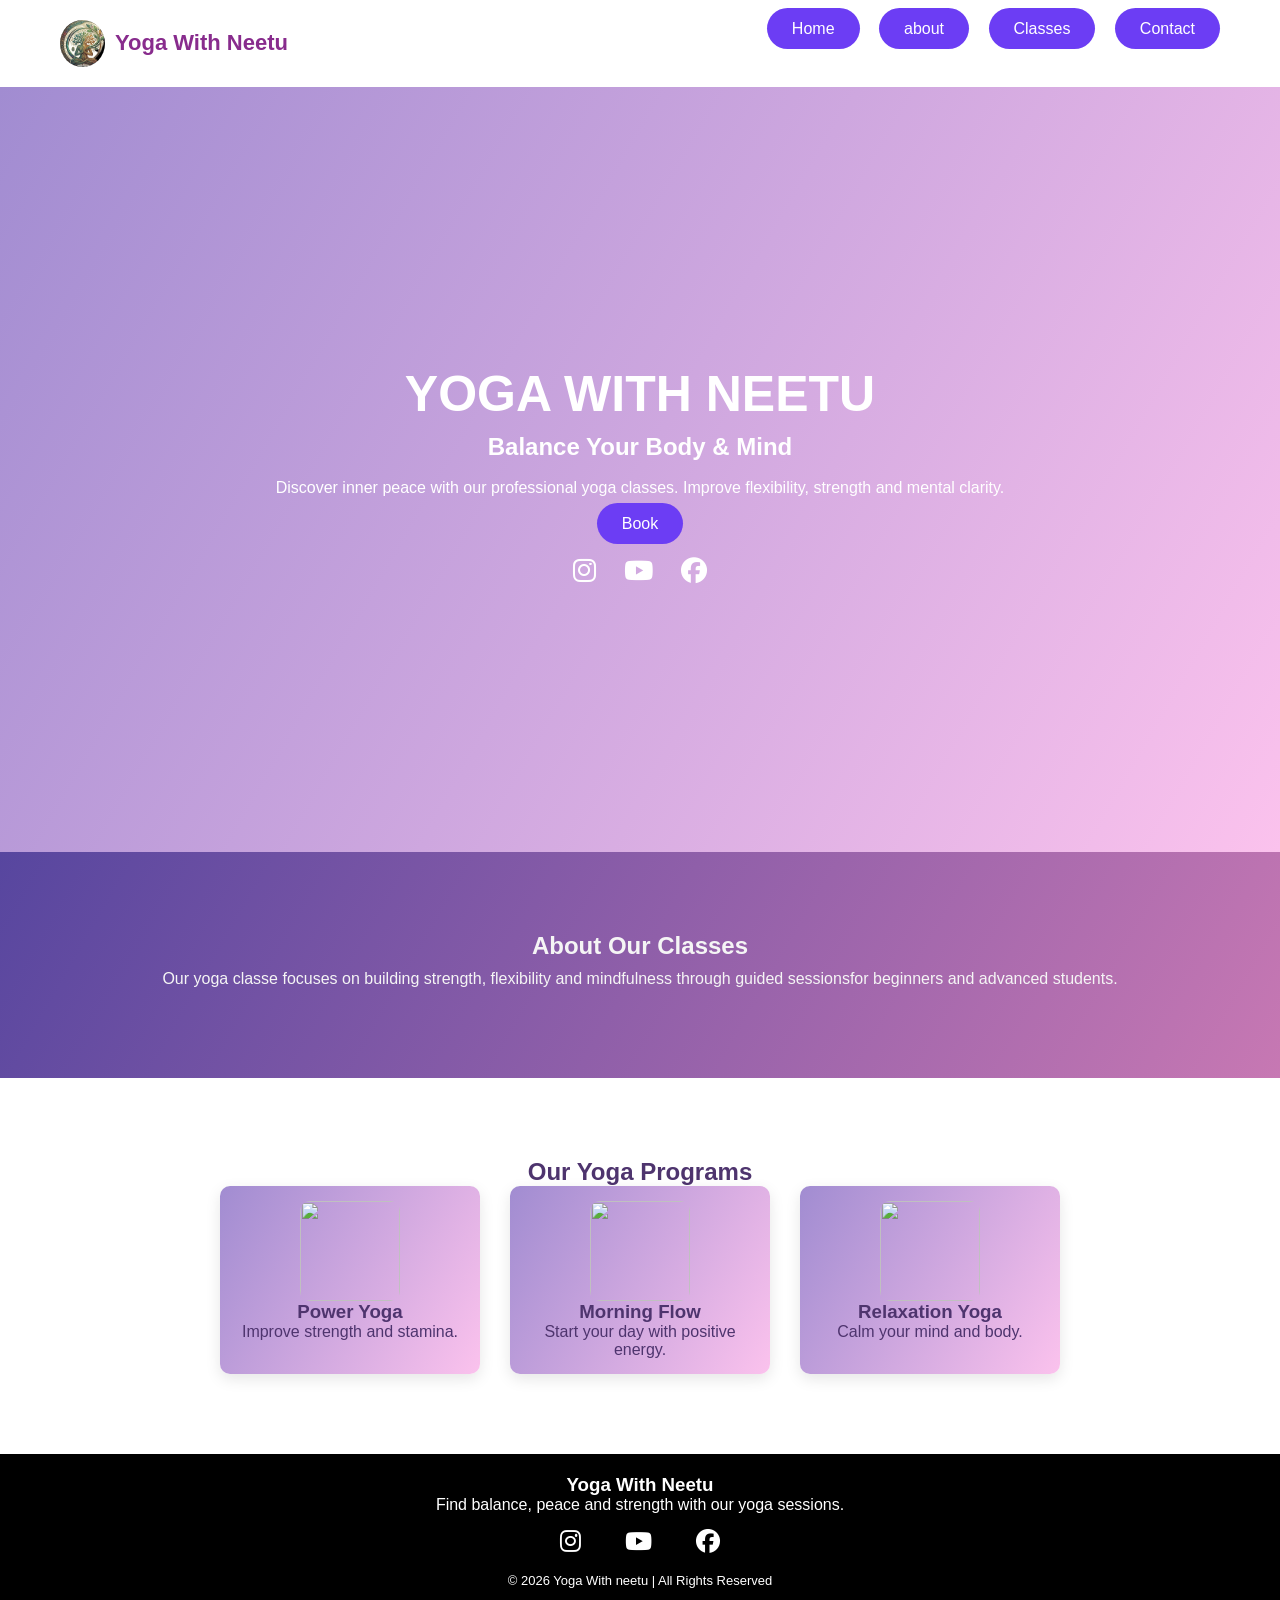
==== index.html @ 27e532c8 "edit" ====
<html>
    <head>
        <title>Yoga webpage</title>
        
        <link rel="stylesheet" href="style.css">
        <link rel="stylesheet" href="https://cdnjs.cloudflare.com/ajax/libs/font-awesome/6.5.1/css/all.min.css">

        <meta name="viewport" content="width=device-width, initial-scale=1.0">
    
    </head>
    <body>
        <header>
            <div class="logo">
            <img src="logoo.jpeg">
            <h2>Yoga With Neetu</h2>
            </div>

            <!--hidden checkbox-->
            <input type="checkbox" id="menu-toggle">
            <label for="menu-toggle"
            class="menu-icon">☰</label>
        <nav>
            <a href="index.html" class="btn">Home</a>
            <a href="about.html" class="btn">about</a>
            <a href="classes.html" class="btn">Classes</a>
            <a href="contact.html" class="btn">Contact</a>

        </nav>    
        </header>

        <section class="hero">
            <div class="hero-content">
                <H1>YOGA WITH NEETU</H1>
                <h2>Balance Your Body &amp; Mind</h2>
                <p> Discover inner peace with our professional yoga classes.
                    Improve flexibility, strength and mental clarity.
                </p>

                <a href="contact.html" class="btn">Book</a>

                <div class="social-icons">

                   <a href="https://www.instagram.com/yogagirlneetu?igsh=MTNlZm5wdGpjMHBtcQ%3D%3D&amp;utm_source=qr"><i class="fab fa-instagram"></i></a>

                    <a href="https://www.youtube.com/@Yogagirlneetu"><i class="fab fa-Youtube"></i></a>

                    <a href="https://www.facebook.com/share/17GUAenNJf/?mibextid=wwXIfr"><i class="fab fa-Facebook"></i></a>

                </div>
            
            </div>
        </section>


        <section id="about" class="about">

<h2>About Our Classes</h2>

<p> Our yoga classe focuses on building strength,
     flexibility and mindfulness through guided
     sessionsfor beginners and advanced students.
</p>

        </section>


        <section id="classes" class="classes">
    <h2>Our Yoga Programs</h2>

    <div class="card-box">

        <div class="card">
            <img src="./yogap.webp">
            <h3>Power Yoga</h3>
            <p>Improve strength and stamina.</p>
        </div>

        <div class="card">
            <img src="./yogam.webp">
            <h3>Morning Flow</h3>
            <p>Start your day with positive energy.</p>
        </div>

        <div class="card">
            <img src="./yogar.webp">
            <h3>Relaxation Yoga</h3>
            <p>Calm your mind and body.</p>
        </div>

    </div>
</section>
    

    <footer class="footer">

<h3>Yoga With Neetu</h3>

<p>Find balance, peace and strength with our yoga sessions.</p>

<div class="footer-social">
<a href="https://www.instagram.com/yogagirlneetu?igsh=MTNlZm5wdGpjMHBtcQ%3D%3D&utm_source=qr"><i class="fab fa-instagram"></i></a>
<a href="https://www.youtube.com/@Yogagirlneetu"><i class="fab fa-youtube"></i></a>
<a href="https://www.facebook.com/share/17GUAenNJf/?mibextid=wwXIfr"><i class="fab fa-facebook"></i></a>
</div>


<p class="copyright">
© 2026 Yoga With neetu | All Rights Reserved
</p>
    </footer>


</body></html>
---- style.css ----
*{
  margin: 0;
  padding: 0;
  box-sizing: border-box;
  font-family: 'poppins', sans-serif;
}

body{

    margin: 0;
    height: 100vh;
    font-family: arial;
    background: linear-gradient(135deg, #667eea, #764ba2);
}

header{

    display: flex;
    justify-content: space-between;
    padding: 20px 60px;
    background: white;
    backdrop-filter: blur(10px);
    text-align: center;

}

.logo {
  display: flex;
  align-items: center;
  gap: 10px;
  height: auto;
}

.logo img{
  width: 45px;
  border-radius: 50%;
}
.logo h2{
  color: rgb(136, 44, 141);
  font-size: 22px;
}
nav a{
  color: rgb(136, 44, 141);
  margin-left: 15px;
  text-decoration: none;
  padding: 8px 18px;
  border-radius: 20px;
  transition: 0.3s;
}

nav a:hover{
  background: rgba(255,255,255,0.2);
}

.hero{

    min-height: 85vh;
    background:linear-gradient(120deg, #a18cd1, #fbc2ed);
    display: flex;
    flex-direction: column;
    align-items: center;
    justify-content: center;
    text-align: center;
    color: white;

}

.hero h1{

  margin: 10px;
    font-size: 50px;
    animation: fadeUp 1s ease;
}

.hero p{
  margin: 18px 0;
  animation: fadeUp 1.5s ease;
}

@keyframes fadeUp{
  from{
    opacity: 0;
    transform: translateY(30px);
  }
  to{
    opacity: 1;
    transform: translateY(0);
  }
}

/* MENU ICON (hidden desktop) */
.menu-icon{
  display: none;
  font-size: 28px;
  color: white;
  cursor: pointer;
}

/* HIDE CHECKBOX */
#menu-toggle{
  display: none;
}


.btn {

    background: #6c3df4;
    color: white;
    padding: 12px 25px;
    border: none;
    border-radius: 30px;
    text-decoration: none;
    transition: 0.3s;
}

.btn:hover{

    background: #4b25c9;
}

.book-btn:hover{
background:#434190;
}

.social-icons{
margin-top:25px;
}

.social-icons a{
margin:0 12px;
font-size:26px;
color:white;
transition:0.3s;
}

.social-icons a:hover{
color:#222;
transform:scale(1.2);
}

.about{
    padding: 80px;
    text-align: center;
    background:linear-gradient(120deg, #57469f, #c778b3);
    color: whitesmoke;

}

.about p {
  margin: 10px;
}

.classes {

    padding: 80px;
    text-align: center;
    background-color:white;
    color: rgb(78, 52, 110);


}

.card-box{

    display: flex;
    justify-content: center;
    gap: 30px;

}

.card{

    width: 260px;
    padding: 15px;
    border-radius: 10px;
    box-shadow: 0 5px 15px rgba(0,0,0,0.1);
    background:linear-gradient(120deg, #a18cd1, #fbc2ed);
}

.card img{

    width: 100px;
    height: auto;
    border-radius: 10px;

}

.form-box{

    width: 400px;
    margin: 100px auto;
    background-color: black;

}
input,select,textarea{
    width: 100%;
    padding: 12px;
    margin: 10px 0;
    background-color: black;

}
footer{
    background-color: black;
    color: white;
    text-align: center;
    padding: 20px;

 footer h3{
    text-align: center;
    justify-content: center;
    align-items: center;
    font-weight: bold;
    margin-bottom: 10px;
    margin: 5px 0;
 }

 footer p{
    text-align: center;
    justify-content: center;
    align-items: center;
 }

.footer-social{
margin:20px 0;
display: flex;
justify-content: center;
gap: 20px;
margin-top: 15px;
}

.footer-social a{
margin:0 12px;
font-size:24px;
color:white;
transition:0.3s;
}

.footer-social a:hover{
color:white;
transform:scale(1.3);
}

.copyright{
font-size:13px;
color:white;
margin-top:15px;
}
}

@media (max-width: 768px) {

  /* Header fix */
  header {
    flex-direction: column;
    align-items: center;
    padding: 15px;
  }

  /* 🔥 Navbar 2 upar 2 niche */
  nav {
    display: grid;
    grid-template-columns: 1fr 1fr;
    gap: 10px;
    width: 100%;
    text-align: center;
  }

  nav a {
    margin: 0;
    padding: 8px;
  }

  /* 🔥 Hero section */
  .hero {
    padding: 20px;
    text-align: center;
  }

  /* 🔥 Heading bada */
  .hero h1 {
    font-size: 32px;
    line-height: 1.3;
  }

  .hero p {
    font-size: 14px;
  }

  /* 🔥 General text */
  h1 {
    font-size: 24px;
  }

  h2 {
    font-size: 20px;
  }

  p {
    font-size: 14px;
  }

  /* 🔥 Form (contact page) */
  form {
    width: 100%;
  }

  input, textarea, select {
    width: 100%;
    margin-bottom: 10px;
  }

}
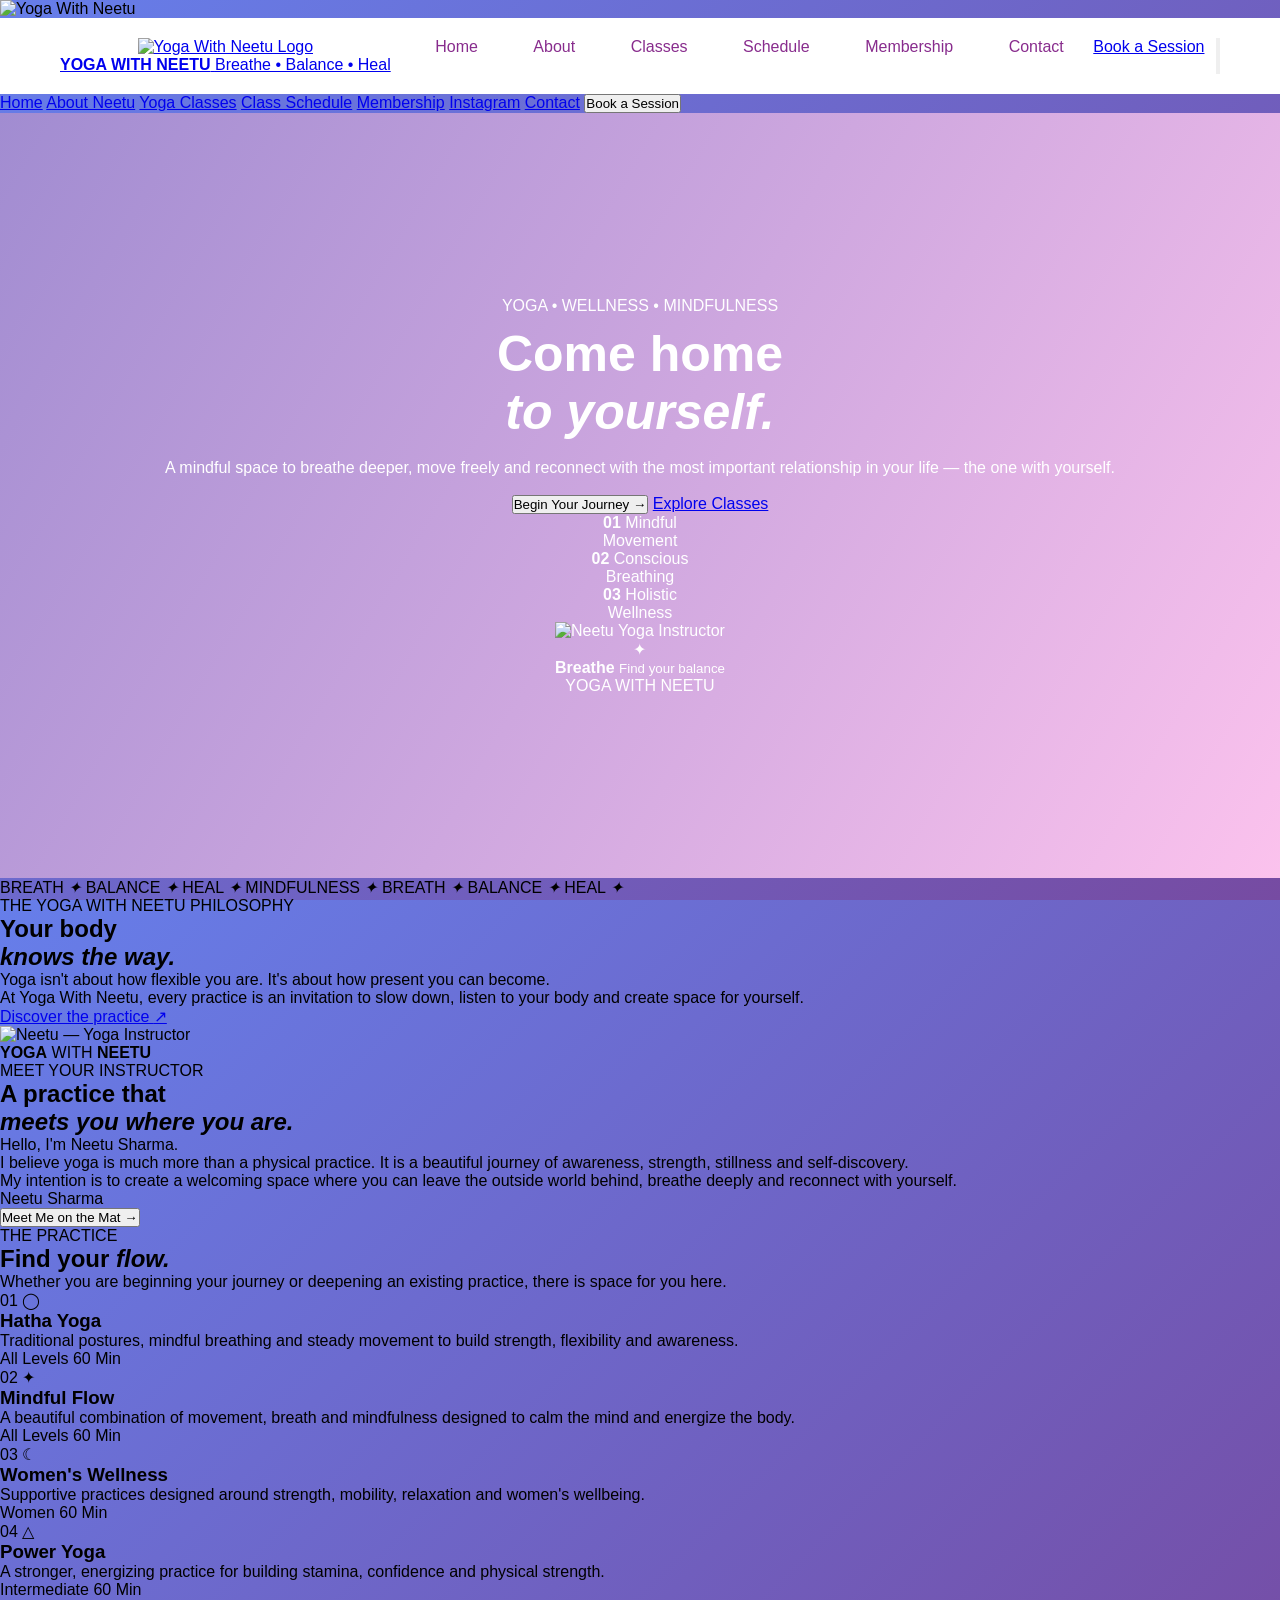
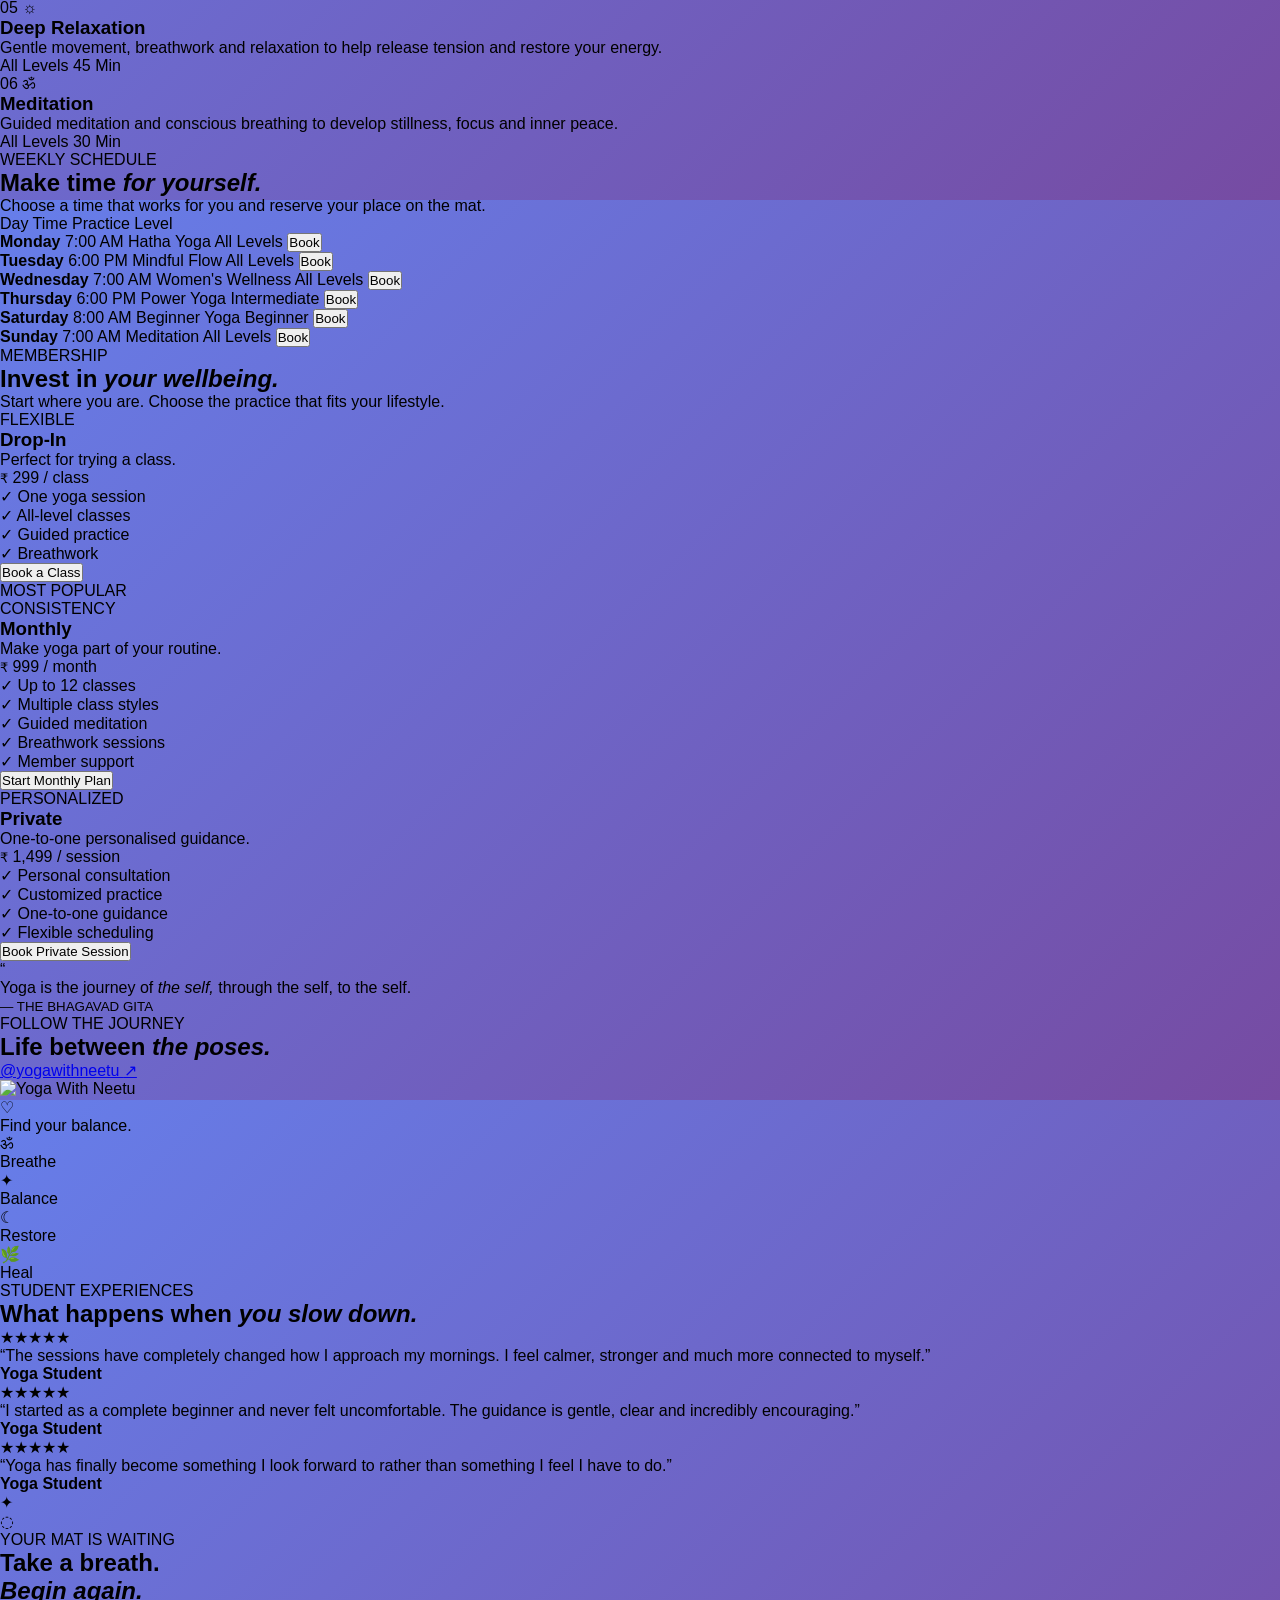
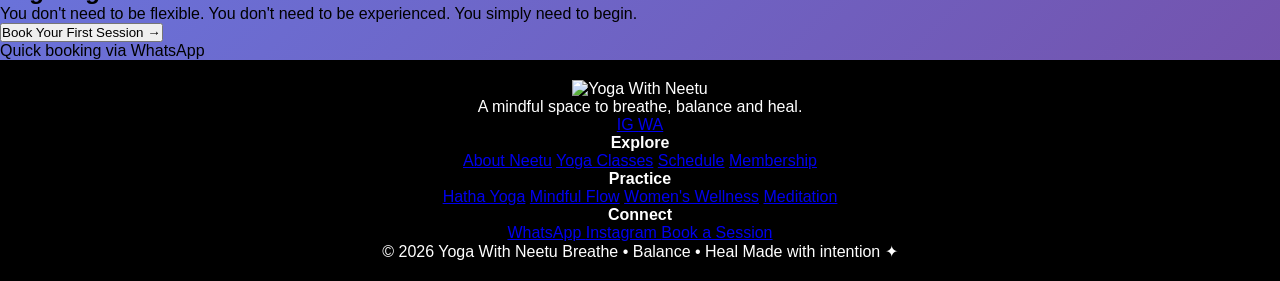
==== commit 88c2ba0d: "edit" ====
--- a/index.html
+++ b/index.html
@@ -1,113 +1,1771 @@
-<html>
-    <head>
-        <title>Yoga webpage</title>
-        
-        <link rel="stylesheet" href="style.css">
-        <link rel="stylesheet" href="https://cdnjs.cloudflare.com/ajax/libs/font-awesome/6.5.1/css/all.min.css">
-
-        <meta name="viewport" content="width=device-width, initial-scale=1.0">
+<!DOCTYPE html>
+<html lang="en">
+
+<head>
+
+    <meta charset="UTF-8">
+
+    <meta
+        name="viewport"
+        content="width=device-width, initial-scale=1.0"
+    >
+
+    <meta
+        name="description"
+        content="Yoga With Neetu — Breathe, Balance, Heal. Premium yoga, wellness and mindfulness sessions."
+    >
+
+    <title>Yoga With Neetu | Breathe • Balance • Heal</title>
+
+    <link rel="stylesheet" href="style.css">
+
+</head>
+
+
+<body>
+
+
+<!-- =====================================================
+     PAGE LOADER
+===================================================== -->
+
+<div class="page-loader">
+
+    <div class="loader-logo">
+
+        <img
+            src="assets/instructor.png"
+            alt="Yoga With Neetu"
+        >
+
+    </div>
+
+</div>
+
+
+
+<!-- =====================================================
+     NAVIGATION
+===================================================== -->
+
+<header class="navbar" id="navbar">
+
+    <a
+        href="index.html"
+        class="brand"
+    >
+
+        <img
+            src="assets/logo.png"
+            alt="Yoga With Neetu Logo"
+        >
+
+        <div class="brand-text">
+
+            <strong>YOGA WITH NEETU</strong>
+
+            <span>Breathe • Balance • Heal</span>
+
+        </div>
+
+    </a>
+
+
+    <!-- Desktop Navigation -->
+
+    <nav class="desktop-nav">
+
+        <a href="index.html">Home</a>
+
+        <a href="about.html">About</a>
+
+        <a href="classes.html">Classes</a>
+
+        <a href="#schedule">Schedule</a>
+
+        <a href="#pricing">Membership</a>
+
+        <a href="contact.html">Contact</a>
+
+    </nav>
+
+
+    <a
+        href="contact.html"
+        class="nav-book"
+        onclick="bookWhatsApp('General Yoga Enquiry')"
+    >
+        Book a Session
+    </a>
+
+
+    <!-- Mobile Menu Button -->
+
+    <button
+        class="hamburger"
+        id="hamburger"
+        aria-label="Open menu"
+    >
+
+        <span></span>
+        <span></span>
+        <span></span>
+
+    </button>
+
+</header>
+
+
+
+<!-- =====================================================
+     MOBILE MENU
+===================================================== -->
+
+<div
+    class="mobile-menu"
+    id="mobileMenu"
+>
+
+    <div class="mobile-menu-inner">
+
+        <a href="index.html">Home</a>
+
+        <a href="about.html">About Neetu</a>
+
+        <a href="classes.html">Yoga Classes</a>
+
+        <a href="#schedule">Class Schedule</a>
+
+        <a href="#pricing">Membership</a>
+
+        <a href="#instagram">Instagram</a>
+
+        <a href="contact.html">Contact</a>
+
+        <button
+            onclick="bookWhatsApp('General Yoga Enquiry')"
+            class="mobile-book"
+        >
+            Book a Session
+        </button>
+
+    </div>
+
+</div>
+
+
+
+<!-- =====================================================
+     HERO
+===================================================== -->
+
+<main>
+
+<section
+    class="hero"
+    id="home"
+>
+
+
+    <div class="hero-background-circle"></div>
+
+
+    <div
+        class="hero-content reveal"
+    >
+
+        <div class="eyebrow">
+
+            <span></span>
+
+            YOGA • WELLNESS • MINDFULNESS
+
+            <span></span>
+
+        </div>
+
+
+        <h1>
+
+            Come home
+            <br>
+
+            <em>to yourself.</em>
+
+        </h1>
+
+
+        <p class="hero-description">
+
+            A mindful space to breathe deeper, move freely
+            and reconnect with the most important relationship
+            in your life — the one with yourself.
+
+        </p>
+
+
+        <div class="hero-buttons">
+
+            <button
+                class="gold-button"
+                onclick="bookWhatsApp('I would like to book my first yoga session.')"
+            >
+
+                Begin Your Journey
+
+                <span>→</span>
+
+            </button>
+
+
+            <a
+                href="classes.html"
+                class="outline-button"
+            >
+
+                Explore Classes
+
+            </a>
+
+        </div>
+
+
+        <div class="hero-trust">
+
+            <div>
+
+                <strong>01</strong>
+
+                <span>
+                    Mindful<br>
+                    Movement
+                </span>
+
+            </div>
+
+
+            <div>
+
+                <strong>02</strong>
+
+                <span>
+                    Conscious<br>
+                    Breathing
+                </span>
+
+            </div>
+
+
+            <div>
+
+                <strong>03</strong>
+
+                <span>
+                    Holistic<br>
+                    Wellness
+                </span>
+
+            </div>
+
+        </div>
+
+    </div>
+
+
+
+    <div
+        class="hero-visual reveal delay-2"
+    >
+
+        <div class="image-ring"></div>
+
+        <div class="image-glow"></div>
+
+
+        <img
+            src="assets/instructor.png"
+            alt="Neetu Yoga Instructor"
+            class="hero-instructor"
+        >
+
+
+        <div class="floating-card">
+
+            <span class="floating-icon">
+                ✦
+            </span>
+
+            <div>
+
+                <strong>
+                    Breathe
+                </strong>
+
+                <small>
+                    Find your balance
+                </small>
+
+            </div>
+
+        </div>
+
+
+        <div class="vertical-text">
+
+            YOGA WITH NEETU
+
+        </div>
+
+    </div>
+
+
+</section>
+
+
+
+<!-- =====================================================
+     MARQUEE
+===================================================== -->
+
+<section class="marquee">
+
+    <div class="marquee-track">
+
+        <span>BREATH</span>
+        <i>✦</i>
+
+        <span>BALANCE</span>
+        <i>✦</i>
+
+        <span>HEAL</span>
+        <i>✦</i>
+
+        <span>MINDFULNESS</span>
+        <i>✦</i>
+
+        <span>BREATH</span>
+        <i>✦</i>
+
+        <span>BALANCE</span>
+        <i>✦</i>
+
+        <span>HEAL</span>
+        <i>✦</i>
+
+    </div>
+
+</section>
+
+
+
+<!-- =====================================================
+     INTRODUCTION
+===================================================== -->
+
+<section
+    class="philosophy section-padding"
+    id="about"
+>
+
+    <div class="section-label reveal">
+
+        <span></span>
+
+        THE YOGA WITH NEETU PHILOSOPHY
+
+        <span></span>
+
+    </div>
+
+
+    <div class="philosophy-grid">
+
+        <div class="reveal">
+
+            <h2>
+
+                Your body
+                <br>
+                <em>knows the way.</em>
+
+            </h2>
+
+        </div>
+
+
+        <div class="philosophy-text reveal delay-1">
+
+            <p class="large-text">
+
+                Yoga isn't about how flexible you are.
+                It's about how present you can become.
+
+            </p>
+
+            <p>
+
+                At Yoga With Neetu, every practice is an
+                invitation to slow down, listen to your body
+                and create space for yourself.
+
+            </p>
+
+            <a
+                href="#classes"
+                class="text-link"
+            >
+
+                Discover the practice
+
+                <span>↗</span>
+
+            </a>
+
+        </div>
+
+    </div>
+
+</section>
+
+
+
+<!-- =====================================================
+     ABOUT INSTRUCTOR
+===================================================== -->
+
+<section class="instructor-section section-padding">
+
+    <div class="instructor-image reveal">
+
+        <div class="image-decoration"></div>
+
+        <img
+            src="assets/instructor.png"
+            alt="Neetu — Yoga Instructor"
+        >
+
+        <div class="experience-badge">
+
+            <strong>YOGA</strong>
+
+            <span>WITH</span>
+
+            <strong>NEETU</strong>
+
+        </div>
+
+    </div>
+
+
+    <div class="instructor-content reveal delay-1">
+
+        <div class="section-label left">
+
+            <span></span>
+
+            MEET YOUR INSTRUCTOR
+
+        </div>
+
+
+        <h2>
+
+            A practice that
+            <br>
+
+            <em>meets you where you are.</em>
+
+        </h2>
+
+
+        <p>
+
+            Hello, I'm Neetu Sharma.
+
+        </p>
+
+
+        <p>
+
+            I believe yoga is much more than a physical
+            practice. It is a beautiful journey of awareness,
+            strength, stillness and self-discovery.
+
+        </p>
+
+
+        <p>
+
+            My intention is to create a welcoming space where
+            you can leave the outside world behind, breathe
+            deeply and reconnect with yourself.
+
+        </p>
+
+
+        <div class="signature">
+
+            Neetu Sharma
+
+        </div>
+
+
+        <button
+            class="outline-button dark"
+            onclick="bookWhatsApp('I would like to know more about your yoga sessions.')"
+        >
+
+            Meet Me on the Mat
+
+            <span>→</span>
+
+        </button>
+
+    </div>
+
+</section>
+
+
+
+<!-- =====================================================
+     CLASSES
+===================================================== -->
+
+<section
+    class="classes-section section-padding"
+    id="classes"
+>
+
+    <div class="section-header-row reveal">
+
+        <div>
+
+            <div class="section-label left">
+
+                <span></span>
+
+                THE PRACTICE
+
+            </div>
+
+            <h2>
+
+                Find your
+                <em>flow.</em>
+
+            </h2>
+
+        </div>
+
+
+        <p>
+
+            Whether you are beginning your journey or
+            deepening an existing practice, there is
+            space for you here.
+
+        </p>
+
+    </div>
+
+
+
+    <div class="class-grid">
+
+
+        <!-- CLASS -->
+
+        <article class="class-card reveal">
+
+            <div class="class-top">
+
+                <span>01</span>
+
+                <span class="class-symbol">◯</span>
+
+            </div>
+
+            <h3>Hatha Yoga</h3>
+
+            <p>
+
+                Traditional postures, mindful breathing and
+                steady movement to build strength,
+                flexibility and awareness.
+
+            </p>
+
+            <div class="class-bottom">
+
+                <span>All Levels</span>
+
+                <span>60 Min</span>
+
+            </div>
+
+        </article>
+
+
+
+        <article class="class-card featured reveal delay-1">
+
+            <div class="class-top">
+
+                <span>02</span>
+
+                <span class="class-symbol">✦</span>
+
+            </div>
+
+            <h3>Mindful Flow</h3>
+
+            <p>
+
+                A beautiful combination of movement,
+                breath and mindfulness designed to calm
+                the mind and energize the body.
+
+            </p>
+
+            <div class="class-bottom">
+
+                <span>All Levels</span>
+
+                <span>60 Min</span>
+
+            </div>
+
+        </article>
+
+
+
+        <article class="class-card reveal delay-2">
+
+            <div class="class-top">
+
+                <span>03</span>
+
+                <span class="class-symbol">☾</span>
+
+            </div>
+
+            <h3>Women's Wellness</h3>
+
+            <p>
+
+                Supportive practices designed around
+                strength, mobility, relaxation and
+                women's wellbeing.
+
+            </p>
+
+            <div class="class-bottom">
+
+                <span>Women</span>
+
+                <span>60 Min</span>
+
+            </div>
+
+        </article>
+
+
+
+        <article class="class-card reveal">
+
+            <div class="class-top">
+
+                <span>04</span>
+
+                <span class="class-symbol">△</span>
+
+            </div>
+
+            <h3>Power Yoga</h3>
+
+            <p>
+
+                A stronger, energizing practice for building
+                stamina, confidence and physical strength.
+
+            </p>
+
+            <div class="class-bottom">
+
+                <span>Intermediate</span>
+
+                <span>60 Min</span>
+
+            </div>
+
+        </article>
+
+
+
+        <article class="class-card reveal delay-1">
+
+            <div class="class-top">
+
+                <span>05</span>
+
+                <span class="class-symbol">☼</span>
+
+            </div>
+
+            <h3>Deep Relaxation</h3>
+
+            <p>
+
+                Gentle movement, breathwork and relaxation
+                to help release tension and restore your energy.
+
+            </p>
+
+            <div class="class-bottom">
+
+                <span>All Levels</span>
+
+                <span>45 Min</span>
+
+            </div>
+
+        </article>
+
+
+
+        <article class="class-card reveal delay-2">
+
+            <div class="class-top">
+
+                <span>06</span>
+
+                <span class="class-symbol">ॐ</span>
+
+            </div>
+
+            <h3>Meditation</h3>
+
+            <p>
+
+                Guided meditation and conscious breathing
+                to develop stillness, focus and inner peace.
+
+            </p>
+
+            <div class="class-bottom">
+
+                <span>All Levels</span>
+
+                <span>30 Min</span>
+
+            </div>
+
+        </article>
+
+    </div>
+
+</section>
+
+
+
+<!-- =====================================================
+     CLASS SCHEDULE
+===================================================== -->
+
+<section
+    class="schedule-section section-padding"
+    id="schedule"
+>
+
+    <div class="schedule-heading reveal">
+
+        <div class="section-label left">
+
+            <span></span>
+
+            WEEKLY SCHEDULE
+
+        </div>
+
+        <h2>
+
+            Make time
+            <em>for yourself.</em>
+
+        </h2>
+
+        <p>
+
+            Choose a time that works for you and reserve
+            your place on the mat.
+
+        </p>
+
+    </div>
+
+
+    <div class="schedule-table reveal delay-1">
+
+
+        <div class="schedule-header">
+
+            <span>Day</span>
+
+            <span>Time</span>
+
+            <span>Practice</span>
+
+            <span>Level</span>
+
+            <span></span>
+
+        </div>
+
+
+        <div class="schedule-row">
+
+            <strong>Monday</strong>
+
+            <span>7:00 AM</span>
+
+            <span>Hatha Yoga</span>
+
+            <span>All Levels</span>
+
+            <button
+                onclick="bookWhatsApp('I would like to book the Monday 7:00 AM Hatha Yoga class.')"
+            >
+                Book
+            </button>
+
+        </div>
+
+
+        <div class="schedule-row">
+
+            <strong>Tuesday</strong>
+
+            <span>6:00 PM</span>
+
+            <span>Mindful Flow</span>
+
+            <span>All Levels</span>
+
+            <button
+                onclick="bookWhatsApp('I would like to book the Tuesday 6:00 PM Mindful Flow class.')"
+            >
+                Book
+            </button>
+
+        </div>
+
+
+        <div class="schedule-row">
+
+            <strong>Wednesday</strong>
+
+            <span>7:00 AM</span>
+
+            <span>Women's Wellness</span>
+
+            <span>All Levels</span>
+
+            <button
+                onclick="bookWhatsApp('I would like to book the Wednesday 7:00 AM Womens Wellness class.')"
+            >
+                Book
+            </button>
+
+        </div>
+
+
+        <div class="schedule-row">
+
+            <strong>Thursday</strong>
+
+            <span>6:00 PM</span>
+
+            <span>Power Yoga</span>
+
+            <span>Intermediate</span>
+
+            <button
+                onclick="bookWhatsApp('I would like to book the Thursday 6:00 PM Power Yoga class.')"
+            >
+                Book
+            </button>
+
+        </div>
+
+
+        <div class="schedule-row">
+
+            <strong>Saturday</strong>
+
+            <span>8:00 AM</span>
+
+            <span>Beginner Yoga</span>
+
+            <span>Beginner</span>
+
+            <button
+                onclick="bookWhatsApp('I would like to book the Saturday 8:00 AM Beginner Yoga class.')"
+            >
+                Book
+            </button>
+
+        </div>
+
+
+        <div class="schedule-row">
+
+            <strong>Sunday</strong>
+
+            <span>7:00 AM</span>
+
+            <span>Meditation</span>
+
+            <span>All Levels</span>
+
+            <button
+                onclick="bookWhatsApp('I would like to book the Sunday 7:00 AM Meditation class.')"
+            >
+                Book
+            </button>
+
+        </div>
+
+    </div>
+
+</section>
+
+
+
+<!-- =====================================================
+     PRICING
+===================================================== -->
+
+<section
+    class="pricing-section section-padding"
+    id="pricing"
+>
+
+    <div class="pricing-heading reveal">
+
+        <div class="section-label">
+
+            <span></span>
+
+            MEMBERSHIP
+
+            <span></span>
+
+        </div>
+
+        <h2>
+
+            Invest in
+            <em>your wellbeing.</em>
+
+        </h2>
+
+        <p>
+
+            Start where you are. Choose the practice that
+            fits your lifestyle.
+
+        </p>
+
+    </div>
+
+
+
+    <div class="pricing-grid">
+
+
+        <!-- DROP IN -->
+
+        <div class="price-card reveal">
+
+            <div class="price-top">
+
+                <span>FLEXIBLE</span>
+
+                <h3>Drop-In</h3>
+
+                <p>
+                    Perfect for trying a class.
+                </p>
+
+            </div>
+
+            <div class="price">
+
+                <small>₹</small>
+
+                299
+
+                <span>/ class</span>
+
+            </div>
+
+            <ul>
+
+                <li>✓ One yoga session</li>
+
+                <li>✓ All-level classes</li>
+
+                <li>✓ Guided practice</li>
+
+                <li>✓ Breathwork</li>
+
+            </ul>
+
+            <button
+                onclick="bookWhatsApp('I would like to book a Drop-In yoga class.')"
+                class="price-button"
+            >
+
+                Book a Class
+
+            </button>
+
+        </div>
+
+
+
+        <!-- MONTHLY -->
+
+        <div class="price-card popular reveal delay-1">
+
+            <div class="popular-tag">
+
+                MOST POPULAR
+
+            </div>
+
+            <div class="price-top">
+
+                <span>CONSISTENCY</span>
+
+                <h3>Monthly</h3>
+
+                <p>
+                    Make yoga part of your routine.
+                </p>
+
+            </div>
+
+            <div class="price">
+
+                <small>₹</small>
+
+                999
+
+                <span>/ month</span>
+
+            </div>
+
+            <ul>
+
+                <li>✓ Up to 12 classes</li>
+
+                <li>✓ Multiple class styles</li>
+
+                <li>✓ Guided meditation</li>
+
+                <li>✓ Breathwork sessions</li>
+
+                <li>✓ Member support</li>
+
+            </ul>
+
+            <button
+                onclick="bookWhatsApp('I am interested in the Monthly Yoga Membership.')"
+                class="price-button gold"
+            >
+
+                Start Monthly Plan
+
+            </button>
+
+        </div>
+
+
+
+        <!-- PRIVATE -->
+
+        <div class="price-card reveal delay-2">
+
+            <div class="price-top">
+
+                <span>PERSONALIZED</span>
+
+                <h3>Private</h3>
+
+                <p>
+                    One-to-one personalised guidance.
+                </p>
+
+            </div>
+
+            <div class="price">
+
+                <small>₹</small>
+
+                1,499
+
+                <span>/ session</span>
+
+            </div>
+
+            <ul>
+
+                <li>✓ Personal consultation</li>
+
+                <li>✓ Customized practice</li>
+
+                <li>✓ One-to-one guidance</li>
+
+                <li>✓ Flexible scheduling</li>
+
+            </ul>
+
+            <button
+                onclick="bookWhatsApp('I am interested in a Private Yoga Session.')"
+                class="price-button"
+            >
+
+                Book Private Session
+
+            </button>
+
+        </div>
+
+    </div>
+
+</section>
+
+
+
+<!-- =====================================================
+     QUOTE
+===================================================== -->
+
+<section class="quote-section">
+
+    <div class="quote-symbol">“</div>
+
+    <blockquote class="reveal">
+
+        Yoga is the journey of
+        <em>the self,</em>
+        through the self,
+        to the self.
+
+    </blockquote>
+
+    <span class="quote-line"></span>
+
+    <small>
+        — THE BHAGAVAD GITA
+    </small>
+
+</section>
+
+
+
+<!-- =====================================================
+     INSTAGRAM
+===================================================== -->
+
+<section
+    class="instagram-section section-padding"
+    id="instagram"
+>
+
+    <div class="instagram-header reveal">
+
+        <div>
+
+            <div class="section-label left">
+
+                <span></span>
+
+                FOLLOW THE JOURNEY
+
+            </div>
+
+            <h2>
+
+                Life between
+                <em>the poses.</em>
+
+            </h2>
+
+        </div>
+
+
+        <a
+            href="https://www.instagram.com/yogagirlneetu?igsh=MTNlZm5wdGpjMHBtcQ%3D%3D&utm_source=qr"
+            class="instagram-link"
+        >
+
+            @yogawithneetu
+
+            <span>↗</span>
+
+        </a>
+
+    </div>
+
+
+
+    <div class="instagram-grid">
+
+
+        <div class="insta-card tall reveal">
+
+            <img
+                src="assets/instructor.png"
+                alt="Yoga With Neetu"
+            >
+
+            <div class="insta-overlay">
+
+                <span>♡</span>
+
+                <p>
+                    Find your balance.
+                </p>
+
+            </div>
+
+        </div>
+
+
+        <div class="insta-card reveal delay-1">
+
+            <div class="insta-placeholder">
+
+                <span>ॐ</span>
+
+                <p>
+                    Breathe
+                </p>
+
+            </div>
+
+        </div>
+
+
+        <div class="insta-card reveal delay-2">
+
+            <div class="insta-placeholder gold-bg">
+
+                <span>✦</span>
+
+                <p>
+                    Balance
+                </p>
+
+            </div>
+
+        </div>
+
+
+        <div class="insta-card reveal delay-1">
+
+            <div class="insta-placeholder green-bg">
+
+                <span>☾</span>
+
+                <p>
+                    Restore
+                </p>
+
+            </div>
+
+        </div>
+
+
+        <div class="insta-card reveal delay-2">
+
+            <div class="insta-placeholder">
+
+                <span>🌿</span>
+
+                <p>
+                    Heal
+                </p>
+
+            </div>
+
+        </div>
+
+    </div>
+
+</section>
+
+
+
+<!-- =====================================================
+     TESTIMONIALS
+===================================================== -->
+
+<section class="testimonials section-padding">
+
+    <div class="section-label reveal">
+
+        <span></span>
+
+        STUDENT EXPERIENCES
+
+        <span></span>
+
+    </div>
+
+
+    <h2 class="testimonial-title reveal">
+
+        What happens when
+        <em>you slow down.</em>
+
+    </h2>
+
+
+    <div class="testimonial-grid">
+
+
+        <article class="testimonial reveal">
+
+            <div class="stars">
+                ★★★★★
+            </div>
+
+            <p>
+
+                “The sessions have completely changed how
+                I approach my mornings. I feel calmer,
+                stronger and much more connected to myself.”
+
+            </p>
+
+            <strong>
+                Yoga Student
+            </strong>
+
+        </article>
+
+
+        <article class="testimonial featured-testimonial reveal delay-1">
+
+            <div class="stars">
+                ★★★★★
+            </div>
+
+            <p>
+
+                “I started as a complete beginner and never
+                felt uncomfortable. The guidance is gentle,
+                clear and incredibly encouraging.”
+
+            </p>
+
+            <strong>
+                Yoga Student
+            </strong>
+
+        </article>
+
+
+        <article class="testimonial reveal delay-2">
+
+            <div class="stars">
+                ★★★★★
+            </div>
+
+            <p>
+
+                “Yoga has finally become something I look
+                forward to rather than something I feel
+                I have to do.”
+
+            </p>
+
+            <strong>
+                Yoga Student
+            </strong>
+
+        </article>
+
+    </div>
+
+</section>
+
+
+
+<!-- =====================================================
+     FINAL CTA
+===================================================== -->
+
+<section
+    class="final-cta"
+    id="contact"
+>
+
+    <div class="cta-decoration one">✦</div>
+
+    <div class="cta-decoration two">◌</div>
+
+
+    <div class="cta-content reveal">
+
+        <div class="section-label">
+
+            <span></span>
+
+            YOUR MAT IS WAITING
+
+            <span></span>
+
+        </div>
+
+
+        <h2>
+
+            Take a breath.
+            <br>
+
+            <em>Begin again.</em>
+
+        </h2>
+
+
+        <p>
+
+            You don't need to be flexible.
+            You don't need to be experienced.
+            You simply need to begin.
+
+        </p>
+
+
+        <button
+            class="gold-button large"
+            onclick="bookWhatsApp('Hello Neetu! I would like to book a yoga session.')"
+        >
+
+            Book Your First Session
+
+            <span>→</span>
+
+        </button>
+
+
+        <div class="whatsapp-note">
+
+            <span class="whatsapp-dot"></span>
+
+            Quick booking via WhatsApp
+
+        </div>
+
+    </div>
+
+</section>
+
+</main>
+
+
+
+<!-- =====================================================
+     FOOTER
+===================================================== -->
+
+<footer>
+
+    <div class="footer-main">
+
+
+        <div class="footer-brand">
+
+            <img
+                src="assets/logo.png"
+                alt="Yoga With Neetu"
+            >
+
+            <p>
+
+                A mindful space to breathe,
+                balance and heal.
+
+            </p>
+
+
+            <div class="socials">
+
+                <a href="https://www.instagram.com/yogagirlneetu?igsh=MTNlZm5wdGpjMHBtcQ%3D%3D&utm_source=qr" aria-label="Instagram">
+                    IG
+                </a>
+
+                <a href="https://wa.me/6367063690" aria-label="whatsapp" onclick="bookWhatsApp('Hello Neetu! I would like to enquire about yoga classes.')">
+                    WA
+                </a>
+
+            </div>
+
+        </div>
+
+
+
+        <div class="footer-column">
+
+            <h4>Explore</h4>
+
+            <a href="about.html">About Neetu</a>
+
+            <a href="classes.html">Yoga Classes</a>
+
+            <a href="schedule.html">Schedule</a>
+
+            <a href="pricing.html">Membership</a>
+
+        </div>
+
+
+
+        <div class="footer-column">
+
+            <h4>Practice</h4>
+
+            <a href="classes.html">Hatha Yoga</a>
+
+            <a href="classes.html">Mindful Flow</a>
+
+            <a href="classes.html">Women's Wellness</a>
+
+            <a href="classes.html">Meditation</a>
+
+        </div>
+
+
+
+        <div class="footer-column">
+
+            <h4>Connect</h4>
+
+            <a
+                href="contact.html"
+                onclick="bookWhatsApp('Hello Neetu! I would like to enquire about yoga classes.')"
+            >
+                WhatsApp
+            </a>
+
+            <a href="https://www.instagram.com/yogagirlneetu?igsh=MTNlZm5wdGpjMHBtcQ%3D%3D&utm_source=qr" aria-label="Instagram">
+                Instagram
+            </a>
+
+            <a href="contact.html">
+                Book a Session
+            </a>
+
+        </div>
+
+    </div>
+
+
+    <div class="footer-bottom">
+
+        <span>
+            © 2026 Yoga With Neetu
+        </span>
+
+        <span>
+            Breathe • Balance • Heal
+        </span>
+
+        <span>
+            Made with intention ✦
+        </span>
+
+    </div>
+
+</footer>
+
+
+
+<!-- =====================================================
+     JAVASCRIPT
+===================================================== -->
+
+<script>
+
+
+/* =====================================================
+   PAGE LOADER
+===================================================== */
+
+window.addEventListener("load", function() {
+
+    setTimeout(function() {
+
+        document
+            .querySelector(".page-loader")
+            .classList
+            .add("loaded");
+
+    }, 500);
+
+});
+
+
+
+/* =====================================================
+   MOBILE MENU
+===================================================== */
+
+const hamburger =
+    document.getElementById("hamburger");
+
+const mobileMenu =
+    document.getElementById("mobileMenu");
+
+
+hamburger.addEventListener(
+    "click",
+    function() {
+
+        hamburger.classList.toggle("active");
+
+        mobileMenu.classList.toggle("active");
+
+    }
+);
+
+
+document
+    .querySelectorAll(".mobile-menu a")
+    .forEach(function(link) {
+
+        link.addEventListener(
+            "click",
+            function() {
+
+                hamburger.classList.remove("active");
+
+                mobileMenu.classList.remove("active");
+
+            }
+        );
+
+    });
+
+
+
+/* =====================================================
+   NAVBAR SCROLL EFFECT
+===================================================== */
+
+window.addEventListener(
+    "scroll",
+    function() {
+
+        const navbar =
+            document.getElementById("navbar");
+
+        if (window.scrollY > 50) {
+
+            navbar.classList.add("scrolled");
+
+        } else {
+
+            navbar.classList.remove("scrolled");
+
+        }
+
+    }
+);
+
+
+
+/* =====================================================
+   SCROLL REVEAL ANIMATION
+===================================================== */
+
+const revealElements =
+    document.querySelectorAll(".reveal");
+
+
+const revealObserver =
+    new IntersectionObserver(
+        function(entries, observer) {
+
+            entries.forEach(function(entry) {
+
+                if (entry.isIntersecting) {
+
+                    entry.target.classList.add("visible");
+
+                    observer.unobserve(entry.target);
+
+                }
+
+            });
+
+        },
+        {
+            threshold: 0.12
+        }
+    );
+
+
+revealElements.forEach(function(element) {
+
+    revealObserver.observe(element);
+
+});
+
+
+
+/* =====================================================
+   WHATSAPP BOOKING
+===================================================== */
+
+/*
+    IMPORTANT:
+
+    Replace 919999999999 with your real
     
-    </head>
-    <body>
-        <header>
-            <div class="logo">
-            <img src="logoo.jpeg">
-            <h2>Yoga With Neetu</h2>
-            </div>
-
-            <!--hidden checkbox-->
-            <input type="checkbox" id="menu-toggle">
-            <label for="menu-toggle"
-            class="menu-icon">☰</label>
-        <nav>
-            <a href="index.html" class="btn">Home</a>
-            <a href="about.html" class="btn">about</a>
-            <a href="classes.html" class="btn">Classes</a>
-            <a href="contact.html" class="btn">Contact</a>
-
-        </nav>    
-        </header>
-
-        <section class="hero">
-            <div class="hero-content">
-                <H1>YOGA WITH NEETU</H1>
-                <h2>Balance Your Body &amp; Mind</h2>
-                <p> Discover inner peace with our professional yoga classes.
-                    Improve flexibility, strength and mental clarity.
-                </p>
-
-                <a href="contact.html" class="btn">Book</a>
-
-                <div class="social-icons">
-
-                   <a href="https://www.instagram.com/yogagirlneetu?igsh=MTNlZm5wdGpjMHBtcQ%3D%3D&amp;utm_source=qr"><i class="fab fa-instagram"></i></a>
-
-                    <a href="https://www.youtube.com/@Yogagirlneetu"><i class="fab fa-Youtube"></i></a>
-
-                    <a href="https://www.facebook.com/share/17GUAenNJf/?mibextid=wwXIfr"><i class="fab fa-Facebook"></i></a>
-
-                </div>
-            
-            </div>
-        </section>
-
-
-        <section id="about" class="about">
-
-<h2>About Our Classes</h2>
-
-<p> Our yoga classe focuses on building strength,
-     flexibility and mindfulness through guided
-     sessionsfor beginners and advanced students.
-</p>
-
-        </section>
-
-
-        <section id="classes" class="classes">
-    <h2>Our Yoga Programs</h2>
-
-    <div class="card-box">
-
-        <div class="card">
-            <img src="./yogap.webp">
-            <h3>Power Yoga</h3>
-            <p>Improve strength and stamina.</p>
-        </div>
-
-        <div class="card">
-            <img src="./yogam.webp">
-            <h3>Morning Flow</h3>
-            <p>Start your day with positive energy.</p>
-        </div>
-
-        <div class="card">
-            <img src="./yogar.webp">
-            <h3>Relaxation Yoga</h3>
-            <p>Calm your mind and body.</p>
-        </div>
-
-    </div>
-</section>
-    
-
-    <footer class="footer">
-
-<h3>Yoga With Neetu</h3>
-
-<p>Find balance, peace and strength with our yoga sessions.</p>
-
-<div class="footer-social">
-<a href="https://www.instagram.com/yogagirlneetu?igsh=MTNlZm5wdGpjMHBtcQ%3D%3D&utm_source=qr"><i class="fab fa-instagram"></i></a>
-<a href="https://www.youtube.com/@Yogagirlneetu"><i class="fab fa-youtube"></i></a>
-<a href="https://www.facebook.com/share/17GUAenNJf/?mibextid=wwXIfr"><i class="fab fa-facebook"></i></a>
-</div>
-
-
-<p class="copyright">
-© 2026 Yoga With neetu | All Rights Reserved
-</p>
-    </footer>
-
-
-</body></html>
+*/
+
+
+const whatsappNumber =
+    "6367063690";
+
+
+function bookWhatsApp(message) {
+
+    const encodedMessage =
+        encodeURIComponent(message);
+
+    const whatsappURL =
+        "https://wa.me/" +
+        whatsappNumber +
+        "?text=" +
+        encodedMessage;
+
+    window.open(
+        whatsappURL,
+        "_blank"
+    );
+
+}
+
+
+</script>
+
+
+</body>
+
+</html>
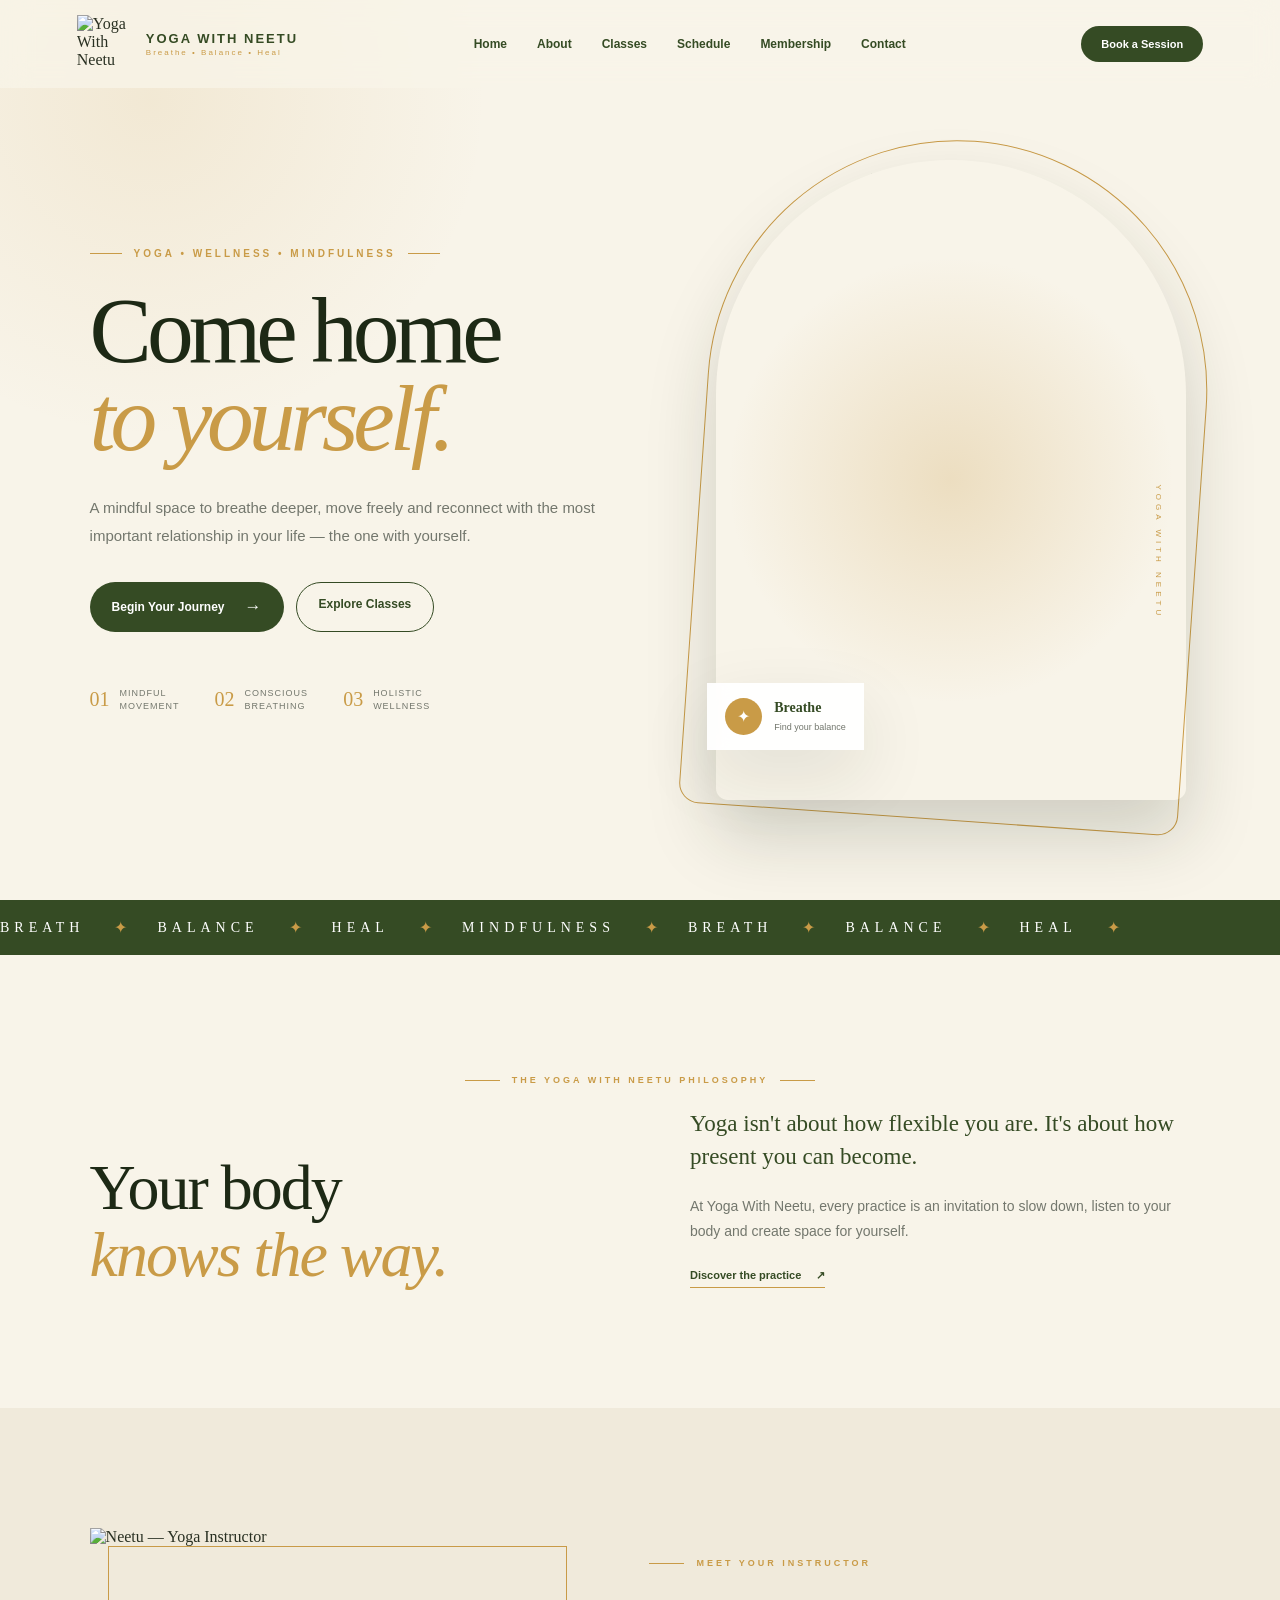
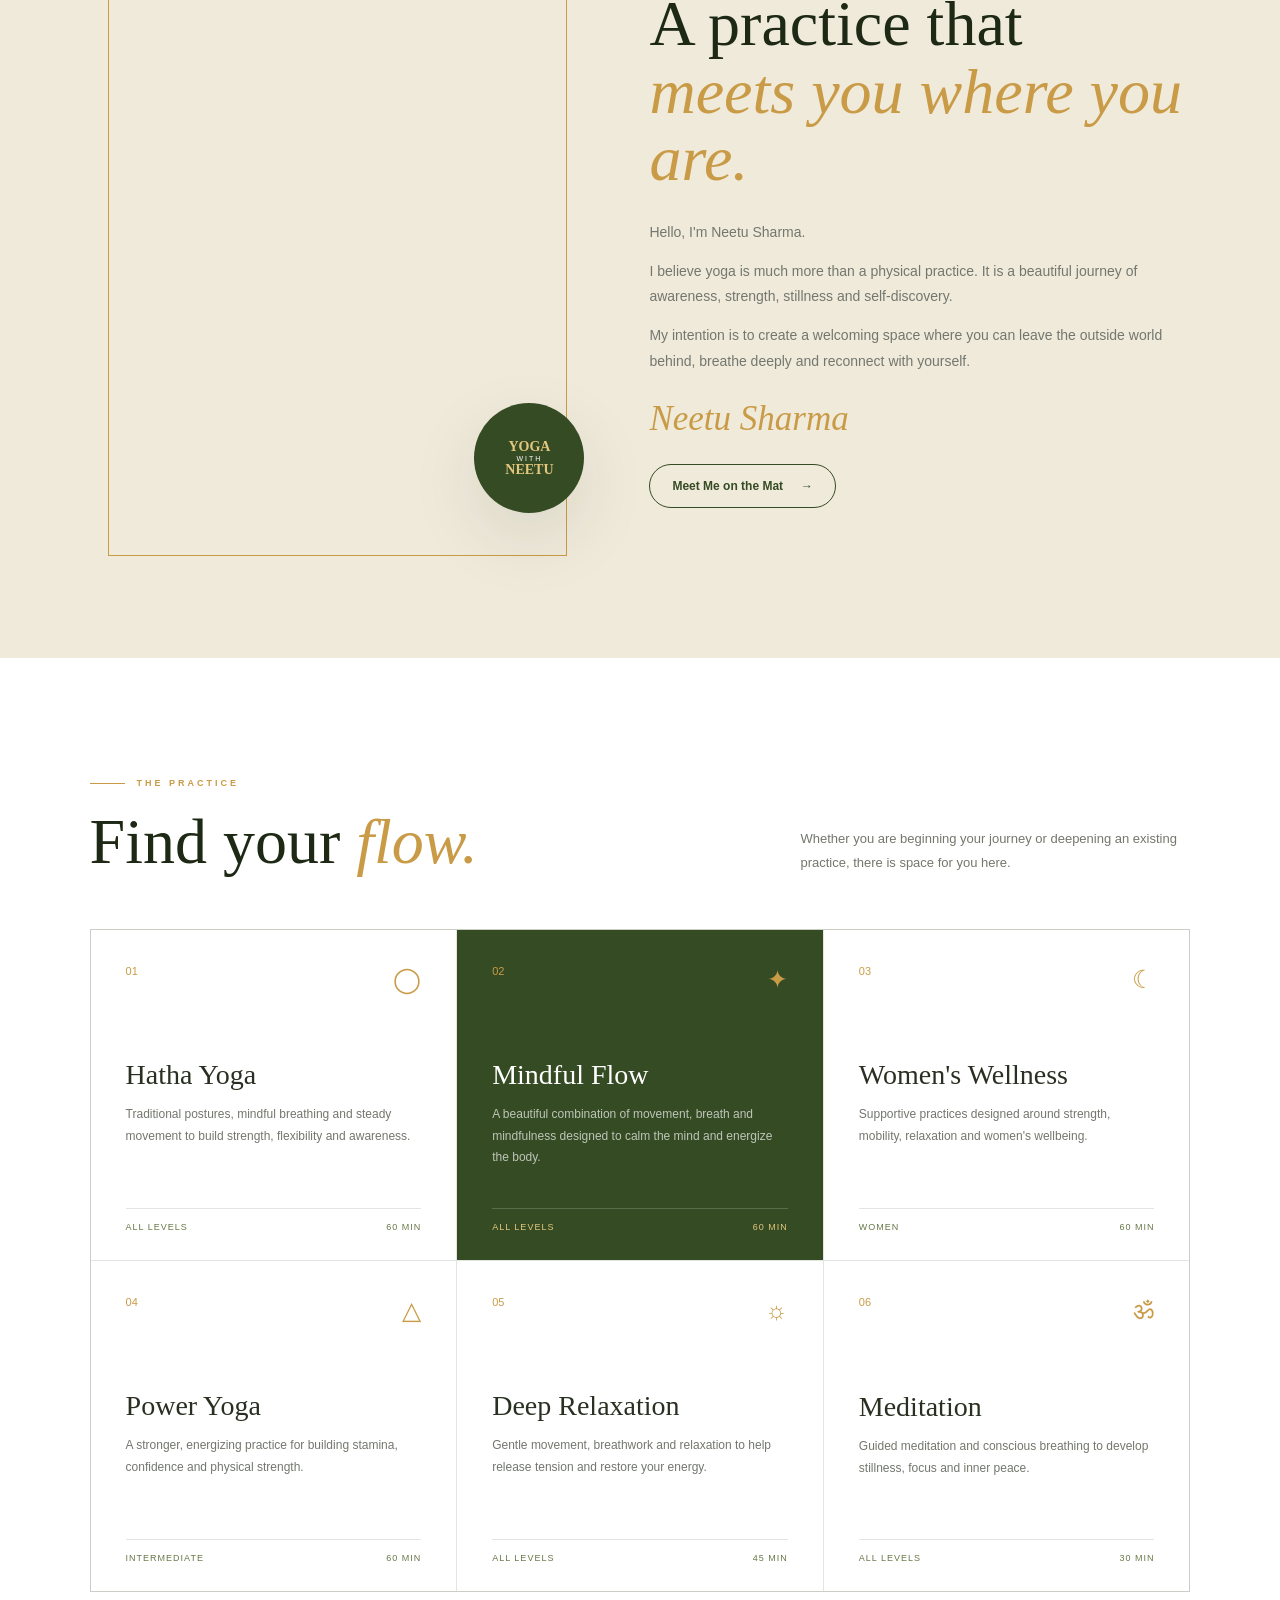
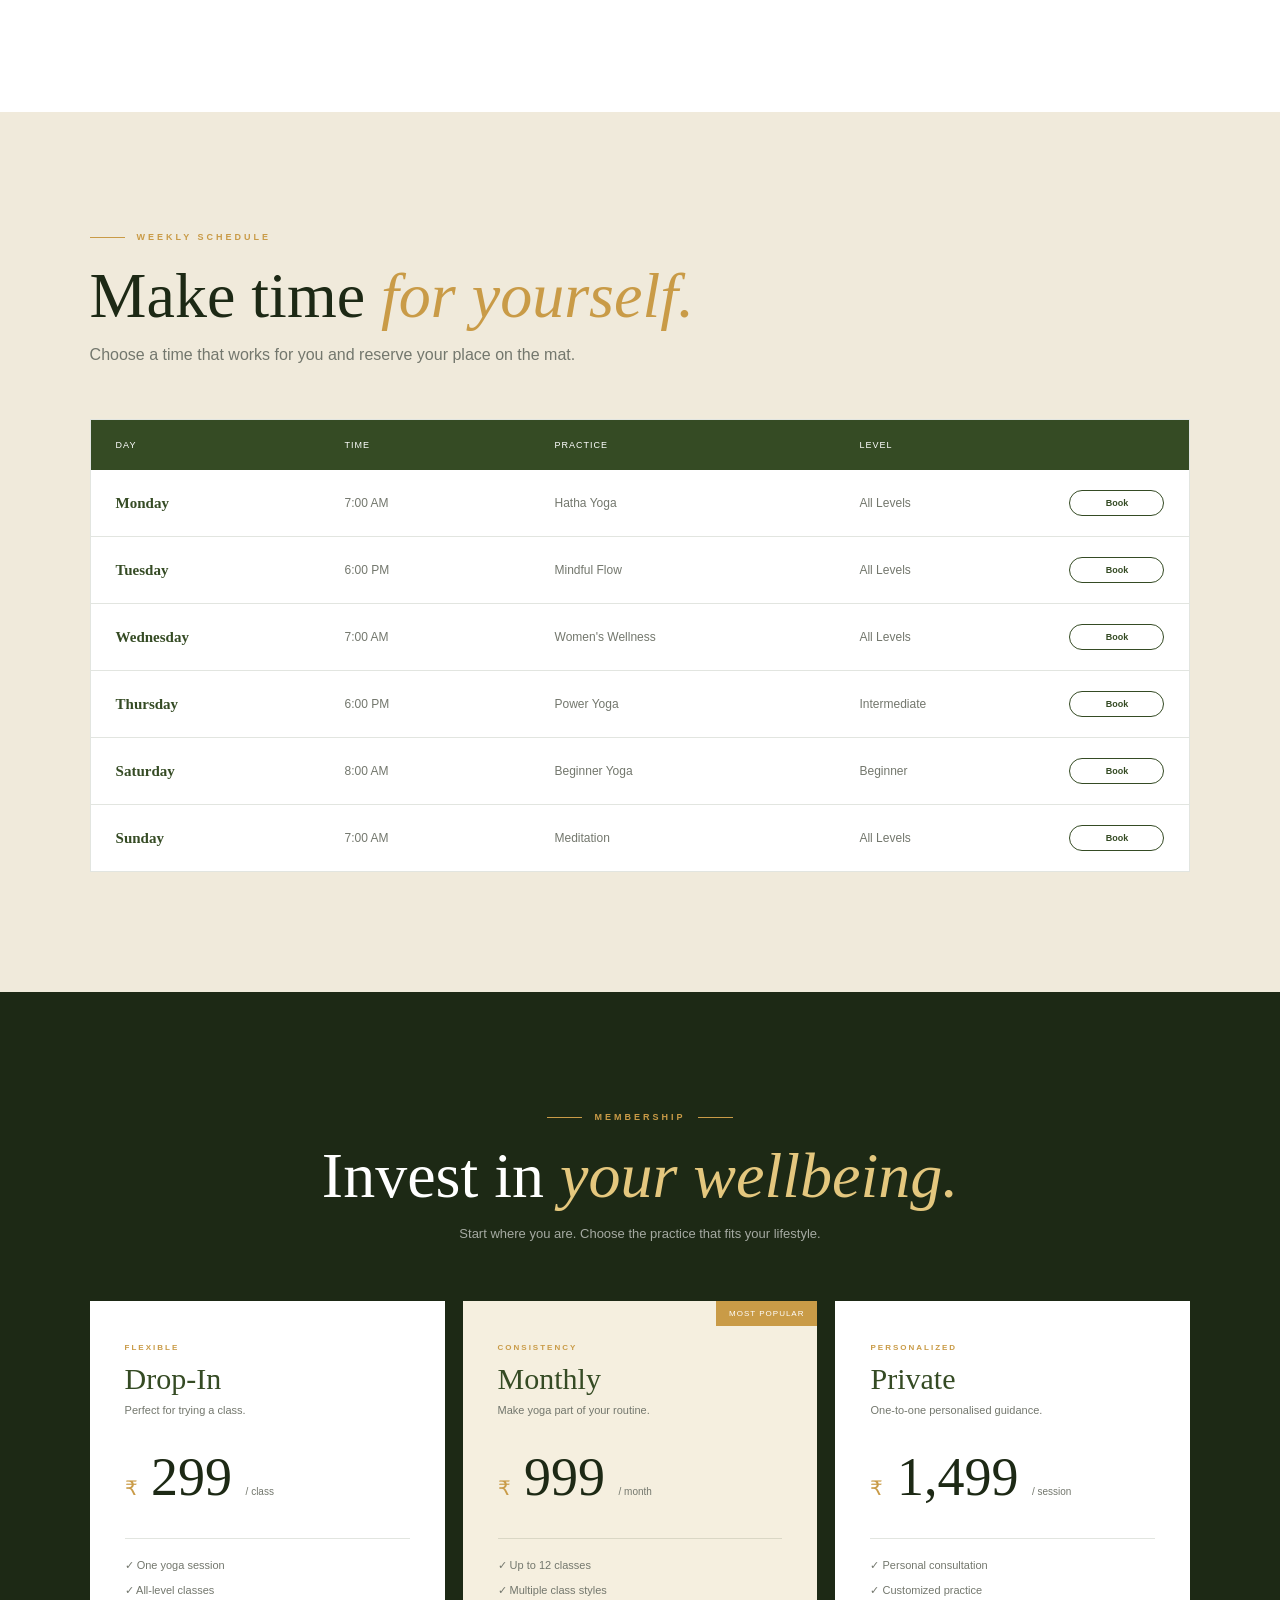
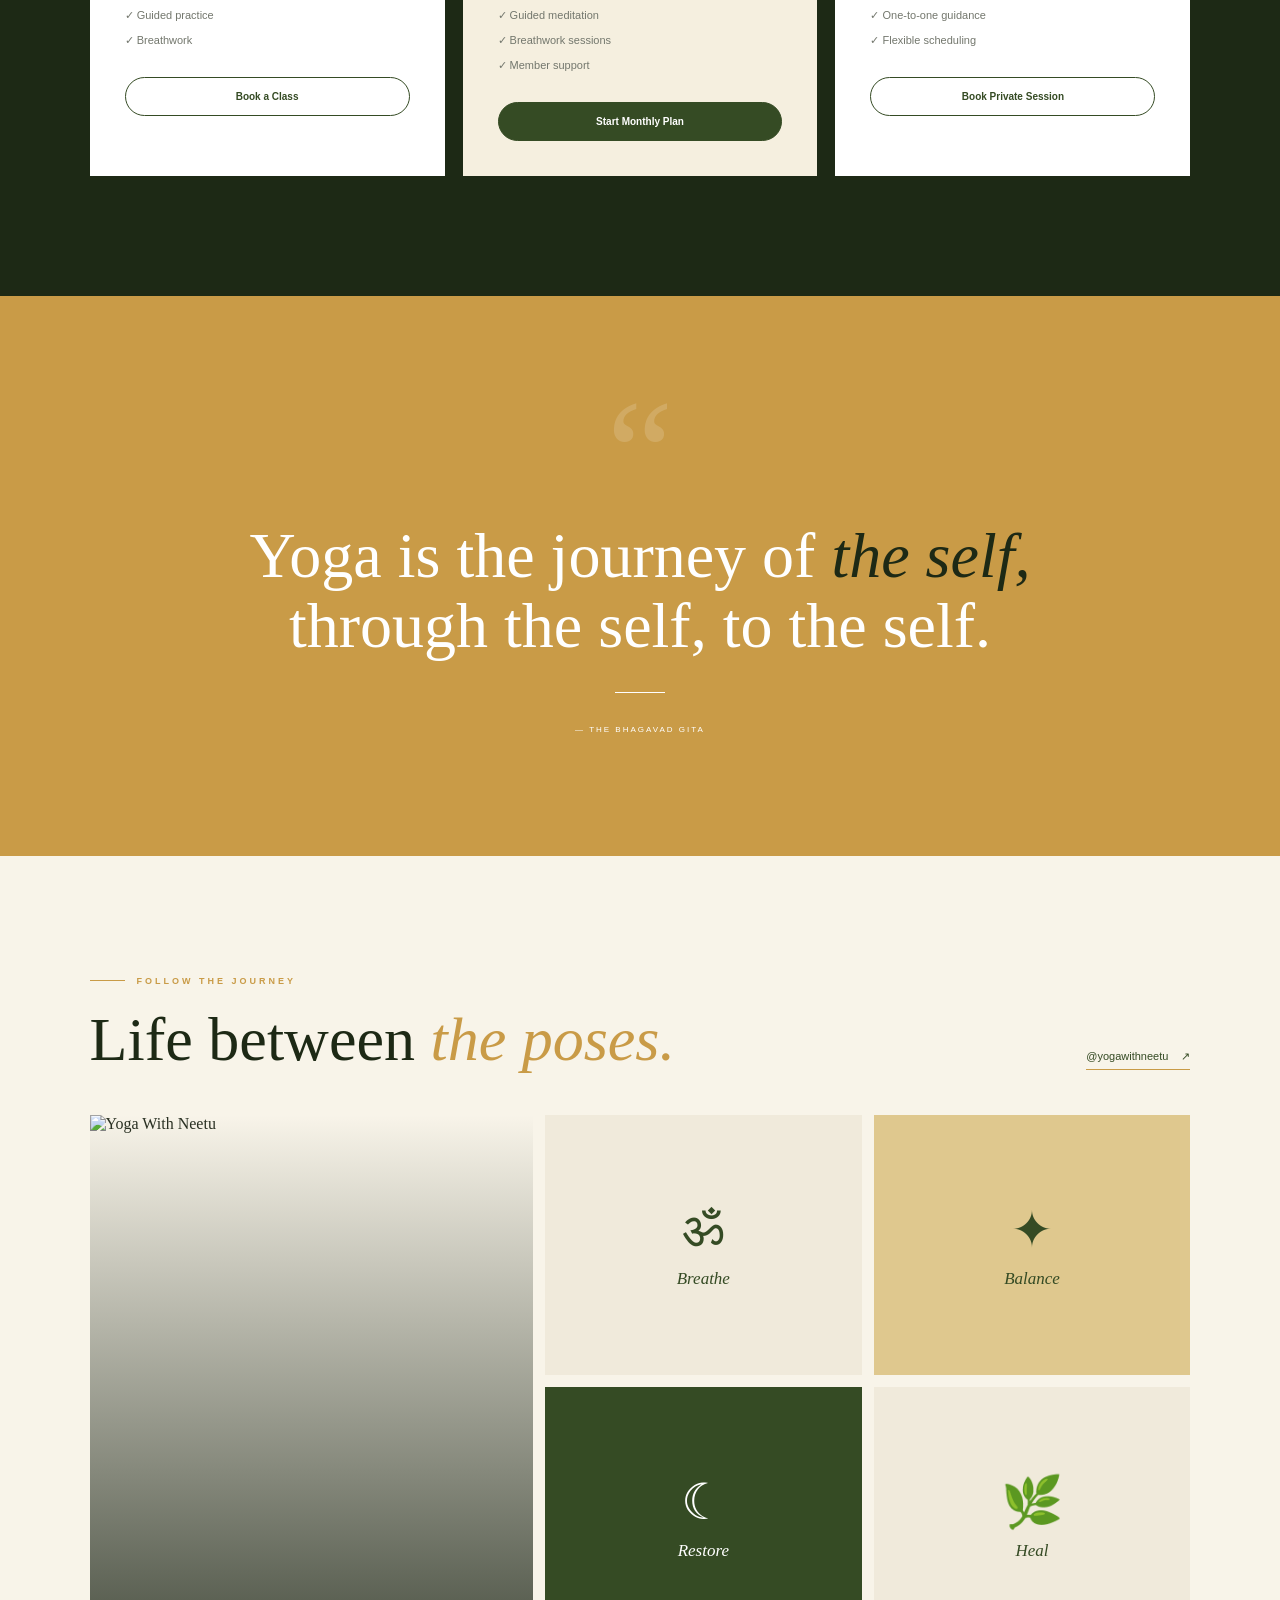
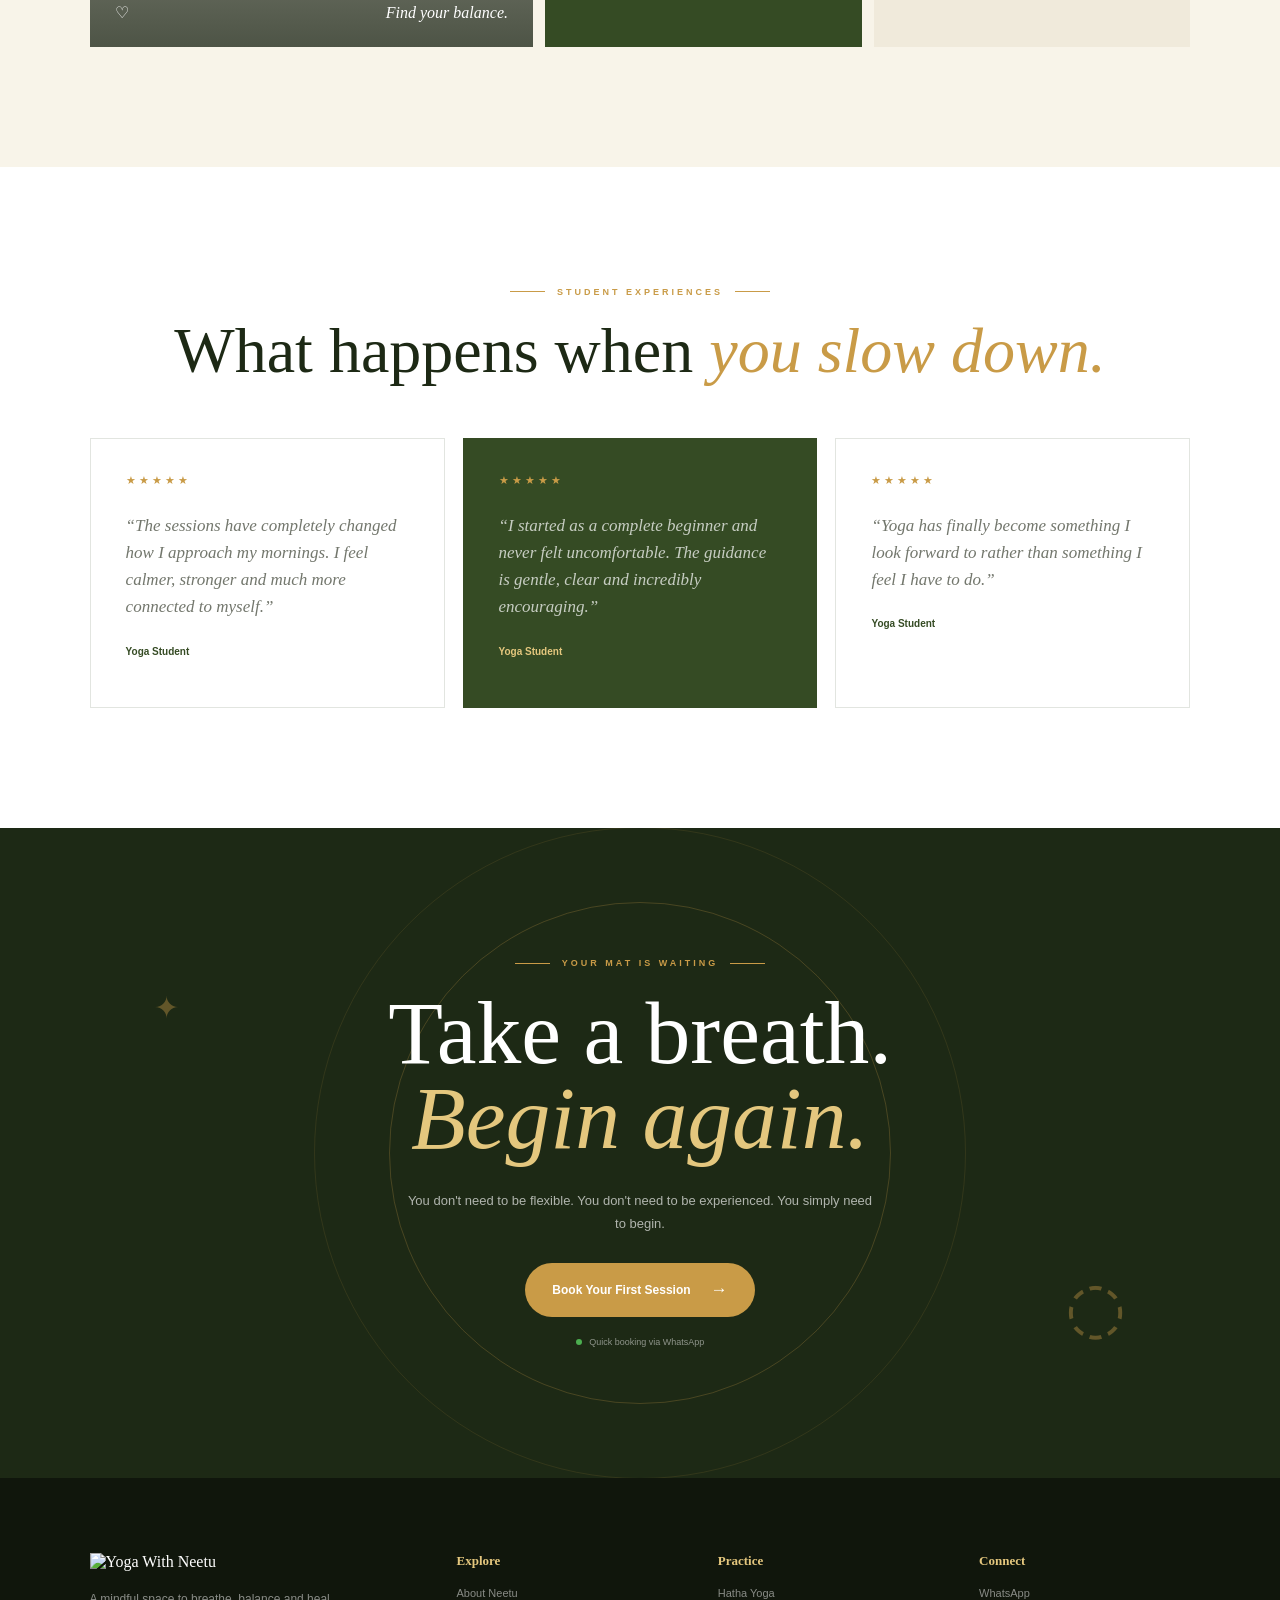
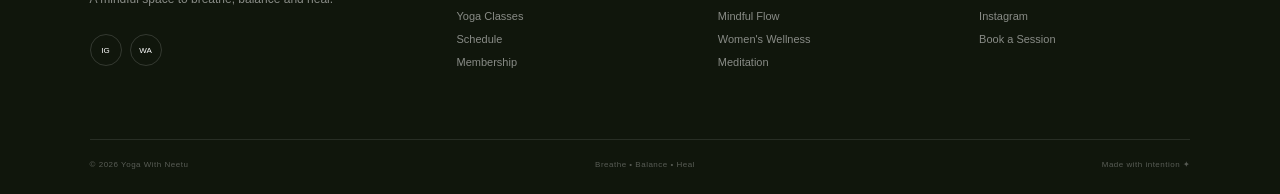
==== commit acf2e77b: "Add files via upload" ====
--- a/index.html
+++ b/index.html
@@ -1768,4 +1768,4 @@
 
 </body>
 
-</html>
+</html>
--- a/style.css
+++ b/style.css
@@ -1,312 +1,3531 @@
-*{
-  margin: 0;
-  padding: 0;
-  box-sizing: border-box;
-  font-family: 'poppins', sans-serif;
-}
-
-body{
+/* =====================================================
+   YOGA WITH NEETU
+===================================================== */
+
+
+/* =====================================================
+   VARIABLES
+===================================================== */
+
+:root {
+
+    --green: #354b24;
+
+    --deep-green: #1d2915;
+
+    --dark: #121710;
+
+    --olive: #667746;
+
+    --gold: #c99b47;
+
+    --gold-light: #e4c77e;
+
+    --cream: #f8f4e9;
+
+    --cream-2: #f0eadb;
+
+    --white: #ffffff;
+
+    --text: #293022;
+
+    --muted: #73776d;
+
+    --border: rgba(53, 75, 36, .14);
+
+    --shadow:
+        0 25px 70px rgba(29, 41, 21, .10);
+
+    --transition:
+        all .35s cubic-bezier(.2,.8,.2,1);
+
+}
+
+
+/* =====================================================
+   RESET
+===================================================== */
+
+* {
 
     margin: 0;
-    height: 100vh;
-    font-family: arial;
-    background: linear-gradient(135deg, #667eea, #764ba2);
-}
-
-header{
+
+    padding: 0;
+
+    box-sizing: border-box;
+
+}
+
+
+html {
+
+    scroll-behavior: smooth;
+
+}
+
+
+body {
+
+    background: var(--cream);
+
+    color: var(--text);
+
+    font-family:
+        Georgia,
+        "Times New Roman",
+        serif;
+
+    overflow-x: hidden;
+
+}
+
+
+body,
+button,
+a,
+input {
+
+    -webkit-font-smoothing: antialiased;
+
+}
+
+
+button {
+
+    font-family: Arial, sans-serif;
+
+    cursor: pointer;
+
+}
+
+
+a {
+
+    text-decoration: none;
+
+    color: inherit;
+
+}
+
+
+img {
+
+    max-width: 100%;
+
+    display: block;
+
+}
+
+
+/* =====================================================
+   PAGE LOADER
+===================================================== */
+
+.page-loader {
+
+    position: fixed;
+
+    inset: 0;
+
+    background: var(--deep-green);
+
+    z-index: 9999;
 
     display: flex;
+
+    align-items: center;
+
+    justify-content: center;
+
+    transition:
+        opacity .8s ease,
+        visibility .8s ease;
+
+}
+
+
+.page-loader.loaded {
+
+    opacity: 0;
+
+    visibility: hidden;
+
+}
+
+
+.loader-logo {
+
+    width: 120px;
+
+    animation:
+        loaderPulse 1.5s ease-in-out infinite;
+
+}
+
+
+.loader-logo img {
+
+    width: 100%;
+
+}
+
+img{
+    transition: transform 0.3s ease-in-out;
+
+}
+
+img:hover{
+    transform: scale(1.03);
+}
+
+.gallery img{
+    transition: transform 0.3s ease-in-out;
+}
+
+.gallery img:hover{
+    transform: sacale(1.08);
+}
+
+
+@keyframes loaderPulse {
+
+    0%,
+    100% {
+
+        transform: scale(.95);
+
+        opacity: .65;
+
+    }
+
+    50% {
+
+        transform: scale(1);
+
+        opacity: 1;
+
+    }
+
+}
+
+
+/* =====================================================
+   NAVIGATION
+===================================================== */
+
+.navbar {
+
+    position: fixed;
+
+    top: 0;
+
+    left: 0;
+
+    width: 100%;
+
+    height: 88px;
+
+    padding:
+        0 6%;
+
+    display: flex;
+
+    align-items: center;
+
     justify-content: space-between;
-    padding: 20px 60px;
+
+    z-index: 2000;
+
+    transition: var(--transition);
+
+    background:
+        rgba(248,244,233,.75);
+
+    backdrop-filter:
+        blur(15px);
+
+    border-bottom:
+        1px solid transparent;
+
+}
+
+
+.navbar.scrolled {
+
+    height: 76px;
+
+    background:
+        rgba(248,244,233,.96);
+
+    border-color: var(--border);
+
+    box-shadow:
+        0 10px 35px rgba(30,40,20,.05);
+
+}
+
+
+.brand {
+
+    display: flex;
+
+    align-items: center;
+
+    gap: 12px;
+
+}
+
+
+.brand img {
+
+    width: 57px;
+
+    height: 57px;
+
+    object-fit: contain;
+
+}
+
+
+.brand-text {
+
+    display: flex;
+
+    flex-direction: column;
+
+    gap: 2px;
+
+}
+
+
+.brand-text strong {
+
+    font-family: Arial, sans-serif;
+
+    color: var(--green);
+
+    font-size: 13px;
+
+    letter-spacing: 2px;
+
+}
+
+
+.brand-text span {
+
+    color: var(--gold);
+
+    font-family: Arial, sans-serif;
+
+    font-size: 8px;
+
+    letter-spacing: 2px;
+
+}
+
+
+.desktop-nav {
+
+    display: flex;
+
+    gap: 30px;
+
+    align-items: center;
+
+}
+
+
+.desktop-nav a {
+
+    font-family: Arial, sans-serif;
+
+    font-size: 12px;
+
+    color: var(--green);
+
+    font-weight: 600;
+
+    position: relative;
+
+}
+
+
+.desktop-nav a::after {
+
+    content: "";
+
+    position: absolute;
+
+    bottom: -8px;
+
+    left: 0;
+
+    width: 0;
+
+    height: 1px;
+
+    background: var(--gold);
+
+    transition: .3s;
+
+}
+
+
+.desktop-nav a:hover::after {
+
+    width: 100%;
+
+}
+
+
+.nav-book {
+
+    padding:
+        12px 20px;
+
+    border-radius: 30px;
+
+    background: var(--green);
+
+    color: white;
+
+    font-family: Arial, sans-serif;
+
+    font-size: 11px;
+
+    font-weight: bold;
+
+    transition: var(--transition);
+
+}
+
+
+.nav-book:hover {
+
+    background: var(--gold);
+
+    transform: translateY(-2px);
+
+}
+
+
+/* =====================================================
+   HAMBURGER
+===================================================== */
+
+.hamburger {
+
+    display: none;
+
+    width: 42px;
+
+    height: 42px;
+
+    border: 1px solid var(--border);
+
+    background: transparent;
+
+    border-radius: 50%;
+
+    align-items: center;
+
+    justify-content: center;
+
+    flex-direction: column;
+
+    gap: 5px;
+
+}
+
+
+.hamburger span {
+
+    width: 17px;
+
+    height: 1.5px;
+
+    background: var(--green);
+
+    transition: .3s;
+
+}
+
+
+.hamburger.active span:nth-child(1) {
+
+    transform:
+        translateY(6.5px)
+        rotate(45deg);
+
+}
+
+
+.hamburger.active span:nth-child(2) {
+
+    opacity: 0;
+
+}
+
+
+.hamburger.active span:nth-child(3) {
+
+    transform:
+        translateY(-6.5px)
+        rotate(-45deg);
+
+}
+
+
+/* =====================================================
+   MOBILE MENU
+===================================================== */
+
+.mobile-menu {
+
+    position: fixed;
+
+    inset: 0;
+
+    z-index: 1500;
+
+    background: var(--deep-green);
+
+    transform: translateX(100%);
+
+    transition:
+        transform .5s
+        cubic-bezier(.7,0,.2,1);
+
+}
+
+
+.mobile-menu.active {
+
+    transform: translateX(0);
+
+}
+
+
+.mobile-menu-inner {
+
+    height: 100%;
+
+    display: flex;
+
+    flex-direction: column;
+
+    justify-content: center;
+
+    align-items: center;
+
+    gap: 25px;
+
+}
+
+
+.mobile-menu-inner a {
+
+    color: white;
+
+    font-size: 30px;
+
+}
+
+
+.mobile-book {
+
+    margin-top: 15px;
+
+    border: none;
+
+    background: var(--gold);
+
+    color: white;
+
+    padding:
+        14px 28px;
+
+    border-radius: 30px;
+
+    font-weight: bold;
+
+}
+
+
+/* =====================================================
+   HERO
+===================================================== */
+
+.hero {
+
+    min-height: 100vh;
+
+    padding:
+        150px 7% 90px;
+
+    display: grid;
+
+    grid-template-columns:
+        1fr .85fr;
+
+    align-items: center;
+
+    gap: 60px;
+
+    position: relative;
+
+    overflow: hidden;
+
+}
+
+
+.hero-background-circle {
+
+    position: absolute;
+
+    width: 700px;
+
+    height: 700px;
+
+    border-radius: 50%;
+
+    background:
+        radial-gradient(
+            circle,
+            rgba(201,155,71,.13),
+            transparent 68%
+        );
+
+    top: -250px;
+
+    left: -200px;
+
+}
+
+
+.hero-content {
+
+    max-width: 700px;
+
+    position: relative;
+
+    z-index: 2;
+
+}
+
+
+.eyebrow {
+
+    color: var(--gold);
+
+    font-family: Arial, sans-serif;
+
+    font-size: 10px;
+
+    font-weight: bold;
+
+    letter-spacing: 3px;
+
+    display: flex;
+
+    align-items: center;
+
+    gap: 12px;
+
+    margin-bottom: 28px;
+
+}
+
+
+.eyebrow span {
+
+    display: block;
+
+    width: 32px;
+
+    height: 1px;
+
+    background: var(--gold);
+
+}
+
+
+.hero h1 {
+
+    color: var(--deep-green);
+
+    font-size:
+        clamp(60px, 7.3vw, 105px);
+
+    line-height: .94;
+
+    letter-spacing: -5px;
+
+    font-weight: 500;
+
+}
+
+
+.hero h1 em {
+
+    color: var(--gold);
+
+    font-weight: 400;
+
+}
+
+
+.hero-description {
+
+    max-width: 530px;
+
+    margin:
+        32px 0;
+
+    color: var(--muted);
+
+    font-family: Arial, sans-serif;
+
+    font-size: 15px;
+
+    line-height: 1.85;
+
+}
+
+
+.hero-buttons {
+
+    display: flex;
+
+    gap: 12px;
+
+    flex-wrap: wrap;
+
+}
+
+
+.gold-button {
+
+    border: none;
+
+    background: var(--green);
+
+    color: white;
+
+    padding:
+        15px 22px;
+
+    border-radius: 30px;
+
+    font-size: 12px;
+
+    font-weight: bold;
+
+    display: inline-flex;
+
+    gap: 20px;
+
+    align-items: center;
+
+    transition: var(--transition);
+
+}
+
+
+.gold-button span {
+
+    font-size: 17px;
+
+}
+
+
+.gold-button:hover {
+
+    background: var(--gold);
+
+    transform: translateY(-3px);
+
+    box-shadow:
+        0 12px 30px rgba(53,75,36,.2);
+
+}
+
+
+.outline-button {
+
+    border:
+        1px solid var(--green);
+
+    color: var(--green);
+
+    background: transparent;
+
+    padding:
+        14px 22px;
+
+    border-radius: 30px;
+
+    font-family: Arial, sans-serif;
+
+    font-size: 12px;
+
+    font-weight: bold;
+
+    transition: var(--transition);
+
+}
+
+
+.outline-button:hover {
+
+    background: var(--green);
+
+    color: white;
+
+}
+
+
+.hero-trust {
+
+    display: flex;
+
+    gap: 35px;
+
+    margin-top: 55px;
+
+}
+
+
+.hero-trust div {
+
+    display: flex;
+
+    gap: 10px;
+
+    align-items: center;
+
+}
+
+
+.hero-trust strong {
+
+    color: var(--gold);
+
+    font-size: 20px;
+
+    font-weight: 400;
+
+}
+
+
+.hero-trust span {
+
+    color: var(--muted);
+
+    font-family: Arial, sans-serif;
+
+    font-size: 9px;
+
+    line-height: 1.4;
+
+    text-transform: uppercase;
+
+    letter-spacing: 1px;
+
+}
+
+
+/* =====================================================
+   HERO VISUAL
+===================================================== */
+
+.hero-visual {
+
+    position: relative;
+
+    display: flex;
+
+    justify-content: center;
+
+    align-items: center;
+
+}
+
+
+.hero-instructor {
+
+    width:
+        min(470px, 100%);
+
+    height: 640px;
+
+    object-fit: cover;
+
+    object-position: center top;
+
+    border-radius:
+        240px 240px 12px 12px;
+
+    position: relative;
+
+    z-index: 3;
+
+    box-shadow:
+        0 35px 70px
+        rgba(29,41,21,.18);
+
+}
+
+
+.image-ring {
+
+    position: absolute;
+
+    width: 500px;
+
+    height: 680px;
+
+    border:
+        1px solid var(--gold);
+
+    border-radius:
+        250px 250px 20px 20px;
+
+    transform:
+        rotate(4deg);
+
+    z-index: 1;
+
+}
+
+
+.image-glow {
+
+    position: absolute;
+
+    width: 450px;
+
+    height: 450px;
+
+    border-radius: 50%;
+
+    background:
+        radial-gradient(
+            circle,
+            rgba(201,155,71,.25),
+            transparent 70%
+        );
+
+    z-index: 0;
+
+}
+
+
+.floating-card {
+
+    position: absolute;
+
+    z-index: 5;
+
+    left: -5px;
+
+    bottom: 50px;
+
+    background:
+        rgba(255,255,255,.93);
+
+    backdrop-filter: blur(10px);
+
+    padding:
+        15px 18px;
+
+    display: flex;
+
+    gap: 12px;
+
+    align-items: center;
+
+    box-shadow: var(--shadow);
+
+    animation:
+        floating 4s ease-in-out infinite;
+
+}
+
+
+.floating-icon {
+
+    width: 37px;
+
+    height: 37px;
+
+    border-radius: 50%;
+
+    background: var(--gold);
+
+    color: white;
+
+    display: grid;
+
+    place-items: center;
+
+}
+
+
+.floating-card strong {
+
+    display: block;
+
+    color: var(--green);
+
+    font-size: 14px;
+
+}
+
+
+.floating-card small {
+
+    color: var(--muted);
+
+    font-family: Arial, sans-serif;
+
+    font-size: 9px;
+
+}
+
+
+@keyframes floating {
+
+    0%,
+    100% {
+
+        transform: translateY(0);
+
+    }
+
+    50% {
+
+        transform: translateY(-10px);
+
+    }
+
+}
+
+
+.vertical-text {
+
+    position: absolute;
+
+    right: -35px;
+
+    top: 50%;
+
+    transform:
+        rotate(90deg)
+        translateX(50%);
+
+    font-family: Arial, sans-serif;
+
+    font-size: 8px;
+
+    letter-spacing: 4px;
+
+    color: var(--gold);
+
+}
+
+
+/* =====================================================
+   MARQUEE
+===================================================== */
+
+.marquee {
+
+    overflow: hidden;
+
+    background: var(--green);
+
+    color: white;
+
+    padding: 18px 0;
+
+}
+
+
+.marquee-track {
+
+    display: flex;
+
+    width: max-content;
+
+    align-items: center;
+
+    gap: 30px;
+
+    animation:
+        marquee 25s linear infinite;
+
+}
+
+
+.marquee-track span {
+
+    font-size: 14px;
+
+    letter-spacing: 5px;
+
+}
+
+
+.marquee-track i {
+
+    color: var(--gold);
+
+    font-style: normal;
+
+}
+
+
+@keyframes marquee {
+
+    from {
+
+        transform: translateX(0);
+
+    }
+
+    to {
+
+        transform: translateX(-50%);
+
+    }
+
+}
+
+
+/* =====================================================
+   COMMON SECTION
+===================================================== */
+
+.section-padding {
+
+    padding:
+        120px 7%;
+
+}
+
+
+.section-label {
+
+    color: var(--gold);
+
+    font-family: Arial, sans-serif;
+
+    font-size: 9px;
+
+    font-weight: bold;
+
+    letter-spacing: 3px;
+
+    display: flex;
+
+    justify-content: center;
+
+    align-items: center;
+
+    gap: 12px;
+
+    margin-bottom: 22px;
+
+}
+
+
+.section-label span {
+
+    width: 35px;
+
+    height: 1px;
+
+    background: var(--gold);
+
+}
+
+
+.section-label.left {
+
+    justify-content: flex-start;
+
+}
+
+
+/* =====================================================
+   PHILOSOPHY
+===================================================== */
+
+.philosophy {
+
+    background: var(--cream);
+
+}
+
+
+.philosophy-grid {
+
+    display: grid;
+
+    grid-template-columns:
+        1fr 1fr;
+
+    gap: 100px;
+
+    align-items: end;
+
+}
+
+
+.philosophy h2 {
+
+    color: var(--deep-green);
+
+    font-size:
+        clamp(45px, 5vw, 72px);
+
+    line-height: 1.05;
+
+    font-weight: 400;
+
+    letter-spacing: -2px;
+
+}
+
+
+.philosophy h2 em {
+
+    color: var(--gold);
+
+}
+
+
+.philosophy-text {
+
+    max-width: 510px;
+
+}
+
+
+.large-text {
+
+    color: var(--green);
+
+    font-size: 23px;
+
+    line-height: 1.45;
+
+    margin-bottom: 20px;
+
+}
+
+
+.philosophy-text p:not(.large-text) {
+
+    font-family: Arial, sans-serif;
+
+    font-size: 14px;
+
+    color: var(--muted);
+
+    line-height: 1.8;
+
+}
+
+
+.text-link {
+
+    display: inline-flex;
+
+    gap: 15px;
+
+    color: var(--green);
+
+    font-family: Arial, sans-serif;
+
+    font-weight: bold;
+
+    font-size: 11px;
+
+    margin-top: 25px;
+
+    border-bottom:
+        1px solid var(--gold);
+
+    padding-bottom: 5px;
+
+}
+
+
+/* =====================================================
+   INSTRUCTOR
+===================================================== */
+
+.instructor-section {
+
+    background: var(--cream-2);
+
+    display: grid;
+
+    grid-template-columns:
+        .85fr 1fr;
+
+    gap: 100px;
+
+    align-items: center;
+
+}
+
+
+.instructor-image {
+
+    position: relative;
+
+    max-width: 480px;
+
+}
+
+
+.instructor-image img {
+
+    width: 100%;
+
+    height: 610px;
+
+    object-fit: cover;
+
+    object-position: center top;
+
+    position: relative;
+
+    z-index: 2;
+
+}
+
+
+.insta-card img{
+    transition: transform 0.3s ease-in-out;
+
+}
+
+img:hover{
+    transform: scale(1.03);
+}
+
+.gallery img{
+    transition: transform 0.3s ease-in-out;
+}
+
+.gallery img:hover{
+    transform: sacale(1.08);
+}
+
+
+.image-decoration {
+
+    position: absolute;
+
+    width: 100%;
+
+    height: 100%;
+
+    border:
+        1px solid var(--gold);
+
+    top: 18px;
+
+    left: 18px;
+
+    z-index: 1;
+
+}
+
+
+.experience-badge {
+
+    position: absolute;
+
+    z-index: 3;
+
+    bottom: 25px;
+
+    right: -35px;
+
+    width: 110px;
+
+    height: 110px;
+
+    border-radius: 50%;
+
+    background: var(--green);
+
+    color: white;
+
+    display: flex;
+
+    flex-direction: column;
+
+    justify-content: center;
+
+    align-items: center;
+
+    text-align: center;
+
+    box-shadow: var(--shadow);
+
+}
+
+
+.experience-badge strong {
+
+    font-size: 14px;
+
+    color: var(--gold-light);
+
+}
+
+
+.experience-badge span {
+
+    font-family: Arial, sans-serif;
+
+    font-size: 7px;
+
+    letter-spacing: 2px;
+
+}
+
+
+.instructor-content h2 {
+
+    font-size:
+        clamp(42px, 5vw, 65px);
+
+    line-height: 1.05;
+
+    color: var(--deep-green);
+
+    font-weight: 400;
+
+    margin-bottom: 28px;
+
+}
+
+
+.instructor-content h2 em {
+
+    color: var(--gold);
+
+}
+
+
+.instructor-content p {
+
+    max-width: 570px;
+
+    color: var(--muted);
+
+    font-family: Arial, sans-serif;
+
+    font-size: 14px;
+
+    line-height: 1.8;
+
+    margin-bottom: 14px;
+
+}
+
+
+.signature {
+
+    color: var(--gold);
+
+    font-size: 35px;
+
+    font-style: italic;
+
+    margin:
+        25px 0;
+
+}
+
+
+.outline-button.dark {
+
+    display: inline-flex;
+
+    gap: 18px;
+
+    align-items: center;
+
+}
+
+
+/* =====================================================
+   CLASSES
+===================================================== */
+
+.classes-section {
+
     background: white;
-    backdrop-filter: blur(10px);
+
+}
+
+
+.section-header-row {
+
+    display: flex;
+
+    justify-content: space-between;
+
+    align-items: end;
+
+    gap: 50px;
+
+    margin-bottom: 55px;
+
+}
+
+
+.section-header-row h2 {
+
+    color: var(--deep-green);
+
+    font-size:
+        clamp(45px, 5vw, 68px);
+
+    line-height: 1;
+
+    font-weight: 400;
+
+}
+
+
+.section-header-row h2 em {
+
+    color: var(--gold);
+
+}
+
+
+.section-header-row > p {
+
+    max-width: 390px;
+
+    font-family: Arial, sans-serif;
+
+    font-size: 13px;
+
+    color: var(--muted);
+
+    line-height: 1.8;
+
+}
+
+
+.class-grid {
+
+    display: grid;
+
+    grid-template-columns:
+        repeat(3, 1fr);
+
+    gap: 1px;
+
+    background: var(--border);
+
+    border: 1px solid var(--border);
+
+}
+
+
+.class-card {
+
+    background: white;
+
+    padding: 35px;
+
+    min-height: 330px;
+
+    transition: var(--transition);
+
+    position: relative;
+
+}
+
+
+.class-card:hover {
+
+    background: var(--green);
+
+    color: white;
+
+    transform: translateY(-7px);
+
+    z-index: 2;
+
+    box-shadow: var(--shadow);
+
+}
+
+
+.class-card.featured {
+
+    background: var(--green);
+
+    color: white;
+
+}
+
+
+.class-top {
+
+    display: flex;
+
+    justify-content: space-between;
+
+    color: var(--gold);
+
+    font-family: Arial, sans-serif;
+
+    font-size: 11px;
+
+}
+
+
+.class-symbol {
+
+    font-size: 25px;
+
+}
+
+
+.class-card h3 {
+
+    font-size: 28px;
+
+    font-weight: 400;
+
+    margin-top: 65px;
+
+    margin-bottom: 13px;
+
+}
+
+
+.class-card p {
+
+    font-family: Arial, sans-serif;
+
+    color: var(--muted);
+
+    font-size: 12px;
+
+    line-height: 1.8;
+
+}
+
+
+.class-card:hover p,
+.class-card.featured p {
+
+    color: rgba(255,255,255,.68);
+
+}
+
+
+.class-bottom {
+
+    position: absolute;
+
+    bottom: 28px;
+
+    left: 35px;
+
+    right: 35px;
+
+    display: flex;
+
+    justify-content: space-between;
+
+    border-top:
+        1px solid var(--border);
+
+    padding-top: 13px;
+
+    font-family: Arial, sans-serif;
+
+    font-size: 9px;
+
+    text-transform: uppercase;
+
+    letter-spacing: 1px;
+
+    color: var(--olive);
+
+}
+
+
+.class-card:hover .class-bottom,
+.class-card.featured .class-bottom {
+
+    border-color:
+        rgba(255,255,255,.18);
+
+    color: var(--gold-light);
+
+}
+
+
+/* =====================================================
+   SCHEDULE
+===================================================== */
+
+.schedule-section {
+
+    background: var(--cream-2);
+
+}
+
+
+.schedule-heading {
+
+    max-width: 700px;
+
+    margin-bottom: 55px;
+
+}
+
+
+.schedule-heading h2 {
+
+    font-size:
+        clamp(45px, 5vw, 68px);
+
+    color: var(--deep-green);
+
+    font-weight: 400;
+
+    line-height: 1;
+
+}
+
+
+.schedule-heading h2 em {
+
+    color: var(--gold);
+
+}
+
+
+.schedule-heading p {
+
+    color: var(--muted);
+
+    font-family: Arial, sans-serif;
+
+    margin-top: 18px;
+
+}
+
+
+.schedule-table {
+
+    background: white;
+
+    border:
+        1px solid var(--border);
+
+}
+
+
+.schedule-header,
+.schedule-row {
+
+    display: grid;
+
+    grid-template-columns:
+        1.1fr
+        1fr
+        1.5fr
+        1fr
+        .5fr;
+
+    align-items: center;
+
+    padding:
+        20px 25px;
+
+    gap: 20px;
+
+}
+
+
+.schedule-header {
+
+    background: var(--green);
+
+    color: white;
+
+    font-family: Arial, sans-serif;
+
+    font-size: 9px;
+
+    text-transform: uppercase;
+
+    letter-spacing: 1px;
+
+}
+
+
+.schedule-row {
+
+    border-bottom:
+        1px solid var(--border);
+
+    font-family: Arial, sans-serif;
+
+    font-size: 12px;
+
+    color: var(--muted);
+
+    transition: .25s;
+
+}
+
+
+.schedule-row:last-child {
+
+    border-bottom: none;
+
+}
+
+
+.schedule-row:hover {
+
+    background: #faf8f0;
+
+}
+
+
+.schedule-row strong {
+
+    color: var(--green);
+
+    font-family: Georgia, serif;
+
+    font-size: 15px;
+
+}
+
+
+.schedule-row button {
+
+    border:
+        1px solid var(--green);
+
+    background: transparent;
+
+    color: var(--green);
+
+    border-radius: 20px;
+
+    padding: 7px 13px;
+
+    font-size: 9px;
+
+    font-weight: bold;
+
+    transition: .25s;
+
+}
+
+
+.schedule-row button:hover {
+
+    background: var(--green);
+
+    color: white;
+
+}
+
+
+/* =====================================================
+   PRICING
+===================================================== */
+
+.pricing-section {
+
+    background: var(--deep-green);
+
+    color: white;
+
+}
+
+
+.pricing-heading {
+
     text-align: center;
 
-}
-
-.logo {
-  display: flex;
-  align-items: center;
-  gap: 10px;
-  height: auto;
-}
-
-.logo img{
-  width: 45px;
-  border-radius: 50%;
-}
-.logo h2{
-  color: rgb(136, 44, 141);
-  font-size: 22px;
-}
-nav a{
-  color: rgb(136, 44, 141);
-  margin-left: 15px;
-  text-decoration: none;
-  padding: 8px 18px;
-  border-radius: 20px;
-  transition: 0.3s;
-}
-
-nav a:hover{
-  background: rgba(255,255,255,0.2);
-}
-
-.hero{
-
-    min-height: 85vh;
-    background:linear-gradient(120deg, #a18cd1, #fbc2ed);
+    max-width: 700px;
+
+    margin:
+        0 auto 60px;
+
+}
+
+
+.pricing-heading h2 {
+
+    font-size:
+        clamp(45px, 5vw, 68px);
+
+    font-weight: 400;
+
+    line-height: 1;
+
+}
+
+
+.pricing-heading h2 em {
+
+    color: var(--gold-light);
+
+}
+
+
+.pricing-heading p {
+
+    color:
+        rgba(255,255,255,.6);
+
+    font-family: Arial, sans-serif;
+
+    font-size: 13px;
+
+    margin-top: 18px;
+
+}
+
+
+.pricing-grid {
+
+    max-width: 1150px;
+
+    margin: auto;
+
+    display: grid;
+
+    grid-template-columns:
+        repeat(3, 1fr);
+
+    gap: 18px;
+
+}
+
+
+.price-card {
+
+    background: white;
+
+    color: var(--text);
+
+    padding: 35px;
+
+    position: relative;
+
+    transition: var(--transition);
+
+}
+
+
+.price-card:hover {
+
+    transform: translateY(-8px);
+
+}
+
+
+.price-card.popular {
+
+    background: #f5efdf;
+
+    transform: translateY(-12px);
+
+}
+
+
+.price-card.popular:hover {
+
+    transform:
+        translateY(-20px);
+
+}
+
+
+.popular-tag {
+
+    position: absolute;
+
+    top: 0;
+
+    right: 0;
+
+    background: var(--gold);
+
+    color: white;
+
+    font-family: Arial, sans-serif;
+
+    font-size: 8px;
+
+    letter-spacing: 1px;
+
+    padding: 8px 13px;
+
+}
+
+
+.price-top span {
+
+    color: var(--gold);
+
+    font-family: Arial, sans-serif;
+
+    font-size: 8px;
+
+    font-weight: bold;
+
+    letter-spacing: 2px;
+
+}
+
+
+.price-top h3 {
+
+    font-size: 30px;
+
+    font-weight: 400;
+
+    color: var(--green);
+
+    margin:
+        8px 0;
+
+}
+
+
+.price-top p {
+
+    color: var(--muted);
+
+    font-family: Arial, sans-serif;
+
+    font-size: 11px;
+
+}
+
+
+.price {
+
+    color: var(--deep-green);
+
+    font-size: 54px;
+
+    margin:
+        30px 0;
+
+}
+
+
+.price small {
+
+    font-size: 20px;
+
+    color: var(--gold);
+
+}
+
+
+.price span {
+
+    font-family: Arial, sans-serif;
+
+    color: var(--muted);
+
+    font-size: 10px;
+
+}
+
+
+.price-card ul {
+
+    list-style: none;
+
+    border-top:
+        1px solid var(--border);
+
+    padding-top: 20px;
+
+    margin-bottom: 30px;
+
+}
+
+
+.price-card li {
+
+    font-family: Arial, sans-serif;
+
+    font-size: 11px;
+
+    color: var(--muted);
+
+    margin-bottom: 12px;
+
+}
+
+
+.price-button {
+
+    width: 100%;
+
+    border:
+        1px solid var(--green);
+
+    background: transparent;
+
+    color: var(--green);
+
+    padding: 13px;
+
+    border-radius: 30px;
+
+    font-family: Arial, sans-serif;
+
+    font-size: 10px;
+
+    font-weight: bold;
+
+    transition: .25s;
+
+}
+
+
+.price-button:hover,
+.price-button.gold {
+
+    background: var(--green);
+
+    color: white;
+
+}
+
+
+.price-button.gold:hover {
+
+    background: var(--gold);
+
+}
+
+
+/* =====================================================
+   QUOTE
+===================================================== */
+
+.quote-section {
+
+    background: var(--gold);
+
+    color: white;
+
+    padding:
+        120px 7%;
+
+    text-align: center;
+
+    position: relative;
+
+    overflow: hidden;
+
+}
+
+
+.quote-symbol {
+
+    font-size: 150px;
+
+    line-height: .5;
+
+    opacity: .15;
+
+}
+
+
+.quote-section blockquote {
+
+    max-width: 850px;
+
+    margin: 30px auto;
+
+    font-size:
+        clamp(35px, 5vw, 65px);
+
+    line-height: 1.1;
+
+    font-weight: 400;
+
+}
+
+
+.quote-section blockquote em {
+
+    color: var(--deep-green);
+
+}
+
+
+.quote-line {
+
+    width: 50px;
+
+    height: 1px;
+
+    background: white;
+
+    display: block;
+
+    margin: 25px auto;
+
+}
+
+
+.quote-section small {
+
+    font-family: Arial, sans-serif;
+
+    letter-spacing: 2px;
+
+    font-size: 8px;
+
+}
+
+
+/* =====================================================
+   INSTAGRAM
+===================================================== */
+
+.instagram-section {
+
+    background: var(--cream);
+
+}
+
+
+.instagram-header {
+
     display: flex;
+
+    justify-content: space-between;
+
+    align-items: end;
+
+    margin-bottom: 45px;
+
+}
+
+
+.instagram-header h2 {
+
+    font-size:
+        clamp(42px, 5vw, 62px);
+
+    color: var(--deep-green);
+
+    font-weight: 400;
+
+    line-height: 1;
+
+}
+
+
+.instagram-header h2 em {
+
+    color: var(--gold);
+
+}
+
+
+.instagram-link {
+
+    color: var(--green);
+
+    font-family: Arial, sans-serif;
+
+    font-size: 11px;
+
+    border-bottom:
+        1px solid var(--gold);
+
+    padding-bottom: 6px;
+
+}
+
+
+.instagram-link span {
+
+    margin-left: 10px;
+
+}
+
+
+.instagram-grid {
+
+    display: grid;
+
+    grid-template-columns:
+        1.4fr
+        1fr
+        1fr;
+
+    grid-template-rows:
+        260px 260px;
+
+    gap: 12px;
+
+}
+
+
+.insta-card {
+
+    overflow: hidden;
+
+    position: relative;
+
+}
+
+
+.insta-card.tall {
+
+    grid-row:
+        span 2;
+
+}
+
+
+.insta-card img {
+
+    width: 100%;
+
+    height: 100%;
+
+    object-fit: cover;
+
+    object-position: center top;
+
+    transition:
+        transform .7s ease;
+
+}
+
+
+.insta-card:hover img {
+
+    transform: scale(1.06);
+
+}
+
+
+.insta-overlay {
+
+    position: absolute;
+
+    inset: 0;
+
+    background:
+        linear-gradient(
+            transparent,
+            rgba(20,30,15,.75)
+        );
+
+    display: flex;
+
+    align-items: flex-end;
+
+    justify-content: space-between;
+
+    padding: 25px;
+
+    color: white;
+
+}
+
+
+.insta-overlay p {
+
+    font-size: 16px;
+
+    font-style: italic;
+
+}
+
+
+.insta-placeholder {
+
+    width: 100%;
+
+    height: 100%;
+
+    background: var(--cream-2);
+
+    display: flex;
+
     flex-direction: column;
+
+    justify-content: center;
+
     align-items: center;
+
+    transition: .4s;
+
+}
+
+
+.insta-placeholder:hover {
+
+    transform: scale(1.03);
+
+}
+
+
+.insta-placeholder span {
+
+    font-size: 50px;
+
+    color: var(--green);
+
+}
+
+
+.insta-placeholder p {
+
+    margin-top: 10px;
+
+    color: var(--green);
+
+    font-size: 17px;
+
+    font-style: italic;
+
+}
+
+
+.gold-bg {
+
+    background: #dfc88e;
+
+}
+
+
+.green-bg {
+
+    background: var(--green);
+
+}
+
+
+.green-bg span,
+.green-bg p {
+
+    color: white;
+
+}
+
+
+/* =====================================================
+   TESTIMONIALS
+===================================================== */
+
+.testimonials {
+
+    background: white;
+
+    text-align: center;
+
+}
+
+
+.testimonial-title {
+
+    color: var(--deep-green);
+
+    font-size:
+        clamp(42px, 5vw, 65px);
+
+    font-weight: 400;
+
+    line-height: 1;
+
+    margin-bottom: 55px;
+
+}
+
+
+.testimonial-title em {
+
+    color: var(--gold);
+
+}
+
+
+.testimonial-grid {
+
+    display: grid;
+
+    grid-template-columns:
+        repeat(3, 1fr);
+
+    gap: 18px;
+
+    text-align: left;
+
+}
+
+
+.testimonial {
+
+    padding: 35px;
+
+    border:
+        1px solid var(--border);
+
+    min-height: 270px;
+
+    transition: .3s;
+
+}
+
+
+.testimonial:hover {
+
+    transform: translateY(-6px);
+
+    box-shadow: var(--shadow);
+
+}
+
+
+.featured-testimonial {
+
+    background: var(--green);
+
+    color: white;
+
+}
+
+
+.stars {
+
+    color: var(--gold);
+
+    letter-spacing: 3px;
+
+    font-size: 11px;
+
+    margin-bottom: 25px;
+
+}
+
+
+.testimonial p {
+
+    color: var(--muted);
+
+    font-size: 17px;
+
+    font-style: italic;
+
+    line-height: 1.6;
+
+}
+
+
+.featured-testimonial p {
+
+    color:
+        rgba(255,255,255,.72);
+
+}
+
+
+.testimonial strong {
+
+    display: block;
+
+    margin-top: 25px;
+
+    font-family: Arial, sans-serif;
+
+    font-size: 10px;
+
+    color: var(--green);
+
+}
+
+
+.featured-testimonial strong {
+
+    color: var(--gold-light);
+
+}
+
+
+/* =====================================================
+   FINAL CTA
+===================================================== */
+
+.final-cta {
+
+    min-height: 650px;
+
+    background: var(--deep-green);
+
+    color: white;
+
+    display: flex;
+
+    align-items: center;
+
     justify-content: center;
+
     text-align: center;
+
+    position: relative;
+
+    overflow: hidden;
+
+}
+
+
+.final-cta::before {
+
+    content: "";
+
+    position: absolute;
+
+    width: 500px;
+
+    height: 500px;
+
+    border:
+        1px solid rgba(201,155,71,.25);
+
+    border-radius: 50%;
+
+    left: 50%;
+
+    top: 50%;
+
+    transform:
+        translate(-50%,-50%);
+
+}
+
+
+.final-cta::after {
+
+    content: "";
+
+    position: absolute;
+
+    width: 650px;
+
+    height: 650px;
+
+    border:
+        1px solid rgba(201,155,71,.12);
+
+    border-radius: 50%;
+
+    left: 50%;
+
+    top: 50%;
+
+    transform:
+        translate(-50%,-50%);
+
+}
+
+
+.cta-content {
+
+    position: relative;
+
+    z-index: 2;
+
+    max-width: 700px;
+
+}
+
+
+.final-cta h2 {
+
+    font-size:
+        clamp(55px, 7vw, 90px);
+
+    line-height: .95;
+
+    font-weight: 400;
+
+}
+
+
+.final-cta h2 em {
+
+    color: var(--gold-light);
+
+}
+
+
+.final-cta p {
+
+    max-width: 470px;
+
+    margin:
+        28px auto;
+
+    color:
+        rgba(255,255,255,.65);
+
+    font-family: Arial, sans-serif;
+
+    font-size: 13px;
+
+    line-height: 1.8;
+
+}
+
+
+.gold-button.large {
+
+    background: var(--gold);
+
+    padding:
+        17px 27px;
+
+}
+
+
+.gold-button.large:hover {
+
+    background: white;
+
+    color: var(--green);
+
+}
+
+
+.whatsapp-note {
+
+    margin-top: 20px;
+
+    font-family: Arial, sans-serif;
+
+    font-size: 9px;
+
+    color:
+        rgba(255,255,255,.5);
+
+}
+
+
+.whatsapp-dot {
+
+    width: 6px;
+
+    height: 6px;
+
+    background: #4caf50;
+
+    display: inline-block;
+
+    border-radius: 50%;
+
+    margin-right: 5px;
+
+}
+
+
+.cta-decoration {
+
+    position: absolute;
+
+    color: var(--gold);
+
+    opacity: .4;
+
+}
+
+
+.cta-decoration.one {
+
+    left: 12%;
+
+    top: 25%;
+
+    font-size: 30px;
+
+}
+
+
+.cta-decoration.two {
+
+    right: 12%;
+
+    bottom: 20%;
+
+    font-size: 70px;
+
+}
+
+
+/* =====================================================
+   FOOTER
+===================================================== */
+
+footer {
+
+    background: #10160c;
+
     color: white;
 
-}
-
-.hero h1{
-
-  margin: 10px;
-    font-size: 50px;
-    animation: fadeUp 1s ease;
-}
-
-.hero p{
-  margin: 18px 0;
-  animation: fadeUp 1.5s ease;
-}
-
-@keyframes fadeUp{
-  from{
+    padding:
+        75px 7% 25px;
+
+}
+
+
+.footer-main {
+
+    display: grid;
+
+    grid-template-columns:
+        1.5fr
+        1fr
+        1fr
+        1fr;
+
+    gap: 50px;
+
+}
+
+
+.footer-brand img {
+
+    width: 135px;
+
+    margin-bottom: 18px;
+
+}
+
+
+.footer-brand p {
+
+    color:
+        rgba(255,255,255,.5);
+
+    font-family: Arial, sans-serif;
+
+    font-size: 12px;
+
+    line-height: 1.7;
+
+    max-width: 250px;
+
+}
+
+
+.socials {
+
+    display: flex;
+
+    gap: 8px;
+
+    margin-top: 25px;
+
+}
+
+
+.socials a {
+
+    width: 32px;
+
+    height: 32px;
+
+    border:
+        1px solid rgba(255,255,255,.15);
+
+    border-radius: 50%;
+
+    display: grid;
+
+    place-items: center;
+
+    font-family: Arial, sans-serif;
+
+    font-size: 8px;
+
+    transition: .25s;
+
+}
+
+
+.socials a:hover {
+
+    background: var(--gold);
+
+    border-color: var(--gold);
+
+}
+
+
+.footer-column h4 {
+
+    color: var(--gold-light);
+
+    font-size: 13px;
+
+    margin-bottom: 18px;
+
+}
+
+
+.footer-column a {
+
+    display: block;
+
+    color:
+        rgba(255,255,255,.5);
+
+    font-family: Arial, sans-serif;
+
+    font-size: 11px;
+
+    margin-bottom: 11px;
+
+    transition: .2s;
+
+}
+
+
+.footer-column a:hover {
+
+    color: white;
+
+    transform: translateX(3px);
+
+}
+
+
+.footer-bottom {
+
+    margin-top: 60px;
+
+    padding-top: 20px;
+
+    border-top:
+        1px solid rgba(255,255,255,.1);
+
+    display: flex;
+
+    justify-content: space-between;
+
+    color:
+        rgba(255,255,255,.3);
+
+    font-family: Arial, sans-serif;
+
+    font-size: 8px;
+
+    letter-spacing: .5px;
+
+}
+
+
+/* =====================================================
+   SCROLL ANIMATION
+===================================================== */
+
+.reveal {
+
     opacity: 0;
-    transform: translateY(30px);
-  }
-  to{
+
+    transform:
+        translateY(35px);
+
+    transition:
+        opacity .8s ease,
+        transform .8s cubic-bezier(.2,.8,.2,1);
+
+}
+
+
+.reveal.visible {
+
     opacity: 1;
-    transform: translateY(0);
-  }
-}
-
-/* MENU ICON (hidden desktop) */
-.menu-icon{
-  display: none;
-  font-size: 28px;
-  color: white;
-  cursor: pointer;
-}
-
-/* HIDE CHECKBOX */
-#menu-toggle{
-  display: none;
-}
-
-
-.btn {
-
-    background: #6c3df4;
-    color: white;
-    padding: 12px 25px;
-    border: none;
-    border-radius: 30px;
-    text-decoration: none;
-    transition: 0.3s;
-}
-
-.btn:hover{
-
-    background: #4b25c9;
-}
-
-.book-btn:hover{
-background:#434190;
-}
-
-.social-icons{
-margin-top:25px;
-}
-
-.social-icons a{
-margin:0 12px;
-font-size:26px;
-color:white;
-transition:0.3s;
-}
-
-.social-icons a:hover{
-color:#222;
-transform:scale(1.2);
-}
-
-.about{
-    padding: 80px;
-    text-align: center;
-    background:linear-gradient(120deg, #57469f, #c778b3);
-    color: whitesmoke;
-
-}
-
-.about p {
-  margin: 10px;
-}
-
-.classes {
-
-    padding: 80px;
-    text-align: center;
-    background-color:white;
-    color: rgb(78, 52, 110);
-
-
-}
-
-.card-box{
-
-    display: flex;
-    justify-content: center;
-    gap: 30px;
-
-}
-
-.card{
-
-    width: 260px;
-    padding: 15px;
-    border-radius: 10px;
-    box-shadow: 0 5px 15px rgba(0,0,0,0.1);
-    background:linear-gradient(120deg, #a18cd1, #fbc2ed);
-}
-
-.card img{
-
-    width: 100px;
-    height: auto;
-    border-radius: 10px;
-
-}
-
-.form-box{
-
-    width: 400px;
-    margin: 100px auto;
-    background-color: black;
-
-}
-input,select,textarea{
-    width: 100%;
-    padding: 12px;
-    margin: 10px 0;
-    background-color: black;
-
-}
-footer{
-    background-color: black;
-    color: white;
-    text-align: center;
-    padding: 20px;
-
- footer h3{
-    text-align: center;
-    justify-content: center;
-    align-items: center;
-    font-weight: bold;
-    margin-bottom: 10px;
-    margin: 5px 0;
- }
-
- footer p{
-    text-align: center;
-    justify-content: center;
-    align-items: center;
- }
-
-.footer-social{
-margin:20px 0;
-display: flex;
-justify-content: center;
-gap: 20px;
-margin-top: 15px;
-}
-
-.footer-social a{
-margin:0 12px;
-font-size:24px;
-color:white;
-transition:0.3s;
-}
-
-.footer-social a:hover{
-color:white;
-transform:scale(1.3);
-}
-
-.copyright{
-font-size:13px;
-color:white;
-margin-top:15px;
-}
-}
-
-@media (max-width: 768px) {
-
-  /* Header fix */
-  header {
-    flex-direction: column;
-    align-items: center;
-    padding: 15px;
-  }
-
-  /* 🔥 Navbar 2 upar 2 niche */
-  nav {
-    display: grid;
-    grid-template-columns: 1fr 1fr;
-    gap: 10px;
-    width: 100%;
-    text-align: center;
-  }
-
-  nav a {
-    margin: 0;
-    padding: 8px;
-  }
-
-  /* 🔥 Hero section */
-  .hero {
-    padding: 20px;
-    text-align: center;
-  }
-
-  /* 🔥 Heading bada */
-  .hero h1 {
-    font-size: 32px;
-    line-height: 1.3;
-  }
-
-  .hero p {
-    font-size: 14px;
-  }
-
-  /* 🔥 General text */
-  h1 {
-    font-size: 24px;
-  }
-
-  h2 {
-    font-size: 20px;
-  }
-
-  p {
-    font-size: 14px;
-  }
-
-  /* 🔥 Form (contact page) */
-  form {
-    width: 100%;
-  }
-
-  input, textarea, select {
-    width: 100%;
-    margin-bottom: 10px;
-  }
+
+    transform:
+        translateY(0);
+
+}
+
+
+.delay-1 {
+
+    transition-delay: .12s;
+
+}
+
+
+.delay-2 {
+
+    transition-delay: .22s;
+
+}
+
+
+/* =====================================================
+   RESPONSIVE — TABLET
+===================================================== */
+
+@media (max-width: 1050px) {
+
+
+    .desktop-nav {
+
+        display: none;
+
+    }
+
+
+    .hamburger {
+
+        display: flex;
+
+    }
+
+
+    .nav-book {
+
+        margin-left: auto;
+
+        margin-right: 12px;
+
+    }
+
+
+    .hero {
+
+        grid-template-columns: 1fr;
+
+        text-align: center;
+
+    }
+
+
+    .hero-content {
+
+        margin: auto;
+
+    }
+
+
+    .eyebrow {
+
+        justify-content: center;
+
+    }
+
+
+    .hero-description {
+
+        margin-left: auto;
+
+        margin-right: auto;
+
+    }
+
+
+    .hero-buttons {
+
+        justify-content: center;
+
+    }
+
+
+    .hero-trust {
+
+        justify-content: center;
+
+    }
+
+
+    .hero-visual {
+
+        max-width: 520px;
+
+        width: 100%;
+
+        margin: auto;
+
+    }
+
+
+    .philosophy-grid {
+
+        gap: 50px;
+
+    }
+
+
+    .class-grid {
+
+        grid-template-columns:
+            repeat(2, 1fr);
+
+    }
+
+
+    .instructor-section {
+
+        gap: 60px;
+
+    }
+
+
+    .pricing-grid {
+
+        grid-template-columns:
+            repeat(3, 1fr);
+
+    }
+
+
+    .price-card {
+
+        padding: 25px;
+
+    }
+
+
+}
+
+
+/* =====================================================
+   RESPONSIVE — MOBILE
+===================================================== */
+
+@media (max-width: 700px) {
+
+
+    .navbar {
+
+        height: 75px;
+
+        padding:
+            0 5%;
+
+    }
+
+
+    .navbar.scrolled {
+
+        height: 68px;
+
+    }
+
+
+    .brand img {
+
+        width: 48px;
+
+        height: 48px;
+
+    }
+
+
+    .brand-text strong {
+
+        font-size: 10px;
+
+        letter-spacing: 1px;
+
+    }
+
+
+    .brand-text span {
+
+        font-size: 6px;
+
+    }
+
+
+    .nav-book {
+
+        display: none;
+
+    }
+
+
+    .hero {
+
+        padding:
+            115px 6% 70px;
+
+        gap: 60px;
+
+    }
+
+
+    .hero h1 {
+
+        font-size: 57px;
+
+        letter-spacing: -3px;
+
+    }
+
+
+    .hero-description {
+
+        font-size: 13px;
+
+    }
+
+
+    .hero-trust {
+
+        gap: 18px;
+
+        flex-wrap: wrap;
+
+    }
+
+
+    .hero-instructor {
+
+        height: 520px;
+
+    }
+
+
+    .image-ring {
+
+        width: 95%;
+
+        height: 540px;
+
+    }
+
+
+    .floating-card {
+
+        left: 0;
+
+        bottom: 30px;
+
+    }
+
+
+    .vertical-text {
+
+        display: none;
+
+    }
+
+
+    .section-padding {
+
+        padding:
+            80px 6%;
+
+    }
+
+
+    .philosophy-grid {
+
+        grid-template-columns: 1fr;
+
+        gap: 30px;
+
+    }
+
+
+    .philosophy h2 {
+
+        font-size: 48px;
+
+    }
+
+
+    .instructor-section {
+
+        grid-template-columns: 1fr;
+
+        gap: 60px;
+
+    }
+
+
+    .instructor-image {
+
+        width: calc(100% - 18px);
+
+    }
+
+
+    .instructor-image img {
+
+        height: 520px;
+
+    }
+
+
+    .experience-badge {
+
+        right: -18px;
+
+    }
+
+
+    .section-header-row {
+
+        display: block;
+
+    }
+
+
+    .section-header-row > p {
+
+        margin-top: 25px;
+
+    }
+
+
+    .class-grid {
+
+        grid-template-columns: 1fr;
+
+    }
+
+
+    .class-card {
+
+        min-height: 290px;
+
+    }
+
+
+    .schedule-table {
+
+        overflow-x: auto;
+
+    }
+
+
+    .schedule-header,
+    .schedule-row {
+
+        min-width: 700px;
+
+    }
+
+
+    .pricing-grid {
+
+        grid-template-columns: 1fr;
+
+        max-width: 450px;
+
+    }
+
+
+    .price-card.popular {
+
+        transform: none;
+
+    }
+
+
+    .price-card.popular:hover {
+
+        transform:
+            translateY(-8px);
+
+    }
+
+
+    .instagram-header {
+
+        display: block;
+
+    }
+
+
+    .instagram-link {
+
+        display: inline-block;
+
+        margin-top: 20px;
+
+    }
+
+
+    .instagram-grid {
+
+        grid-template-columns:
+            1fr 1fr;
+
+        grid-template-rows:
+            220px 220px 220px;
+
+    }
+
+
+    .insta-card.tall {
+
+        grid-row:
+            span 2;
+
+    }
+
+
+    .testimonial-grid {
+
+        grid-template-columns: 1fr;
+
+    }
+
+
+    .footer-main {
+
+        grid-template-columns:
+            1fr 1fr;
+
+        gap: 40px 20px;
+
+    }
+
+
+    .footer-brand {
+
+        grid-column:
+            span 2;
+
+    }
+
+
+    .footer-bottom {
+
+        flex-direction: column;
+
+        gap: 8px;
+
+    }
+
+
+}
+
+
+/* =====================================================
+   VERY SMALL PHONES
+===================================================== */
+
+@media (max-width: 400px) {
+
+
+    .hero h1 {
+
+        font-size: 47px;
+
+    }
+
+
+    .hero-trust {
+
+        display: grid;
+
+        grid-template-columns:
+            repeat(3, 1fr);
+
+    }
+
+
+    .hero-trust div {
+
+        display: block;
+
+        text-align: center;
+
+    }
+
+
+    .hero-trust strong {
+
+        display: block;
+
+        margin-bottom: 5px;
+
+    }
+
+
+    .hero-instructor {
+
+        height: 460px;
+
+    }
+
+
+    .image-ring {
+
+        height: 475px;
+
+    }
+
+
+    .instagram-grid {
+
+        grid-template-columns: 1fr;
+
+        grid-template-rows:
+            repeat(5, 220px);
+
+    }
+
+
+    .insta-card.tall {
+
+        grid-row: auto;
+
+    }
+
+
+    .footer-main {
+
+        grid-template-columns: 1fr;
+
+    }
+
+
+    .footer-brand {
+
+        grid-column: auto;
+
+    }
 
 }
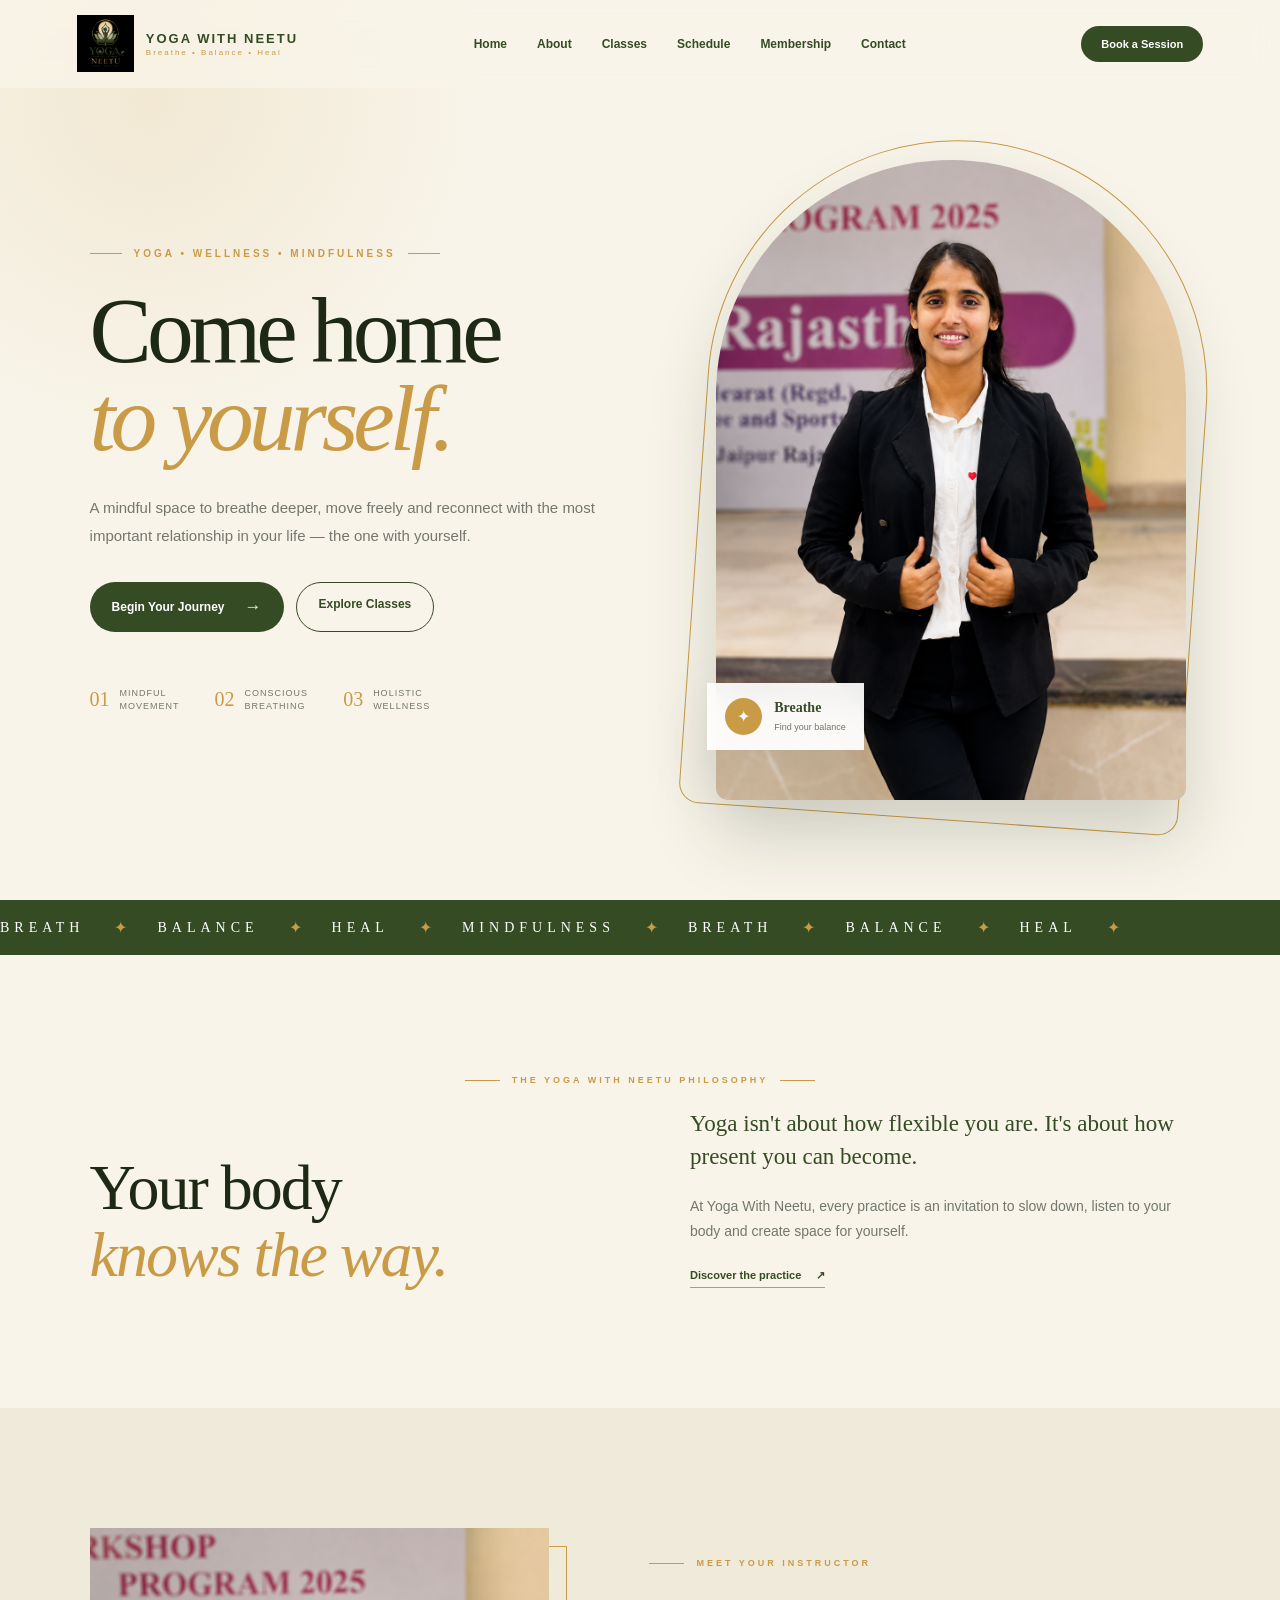
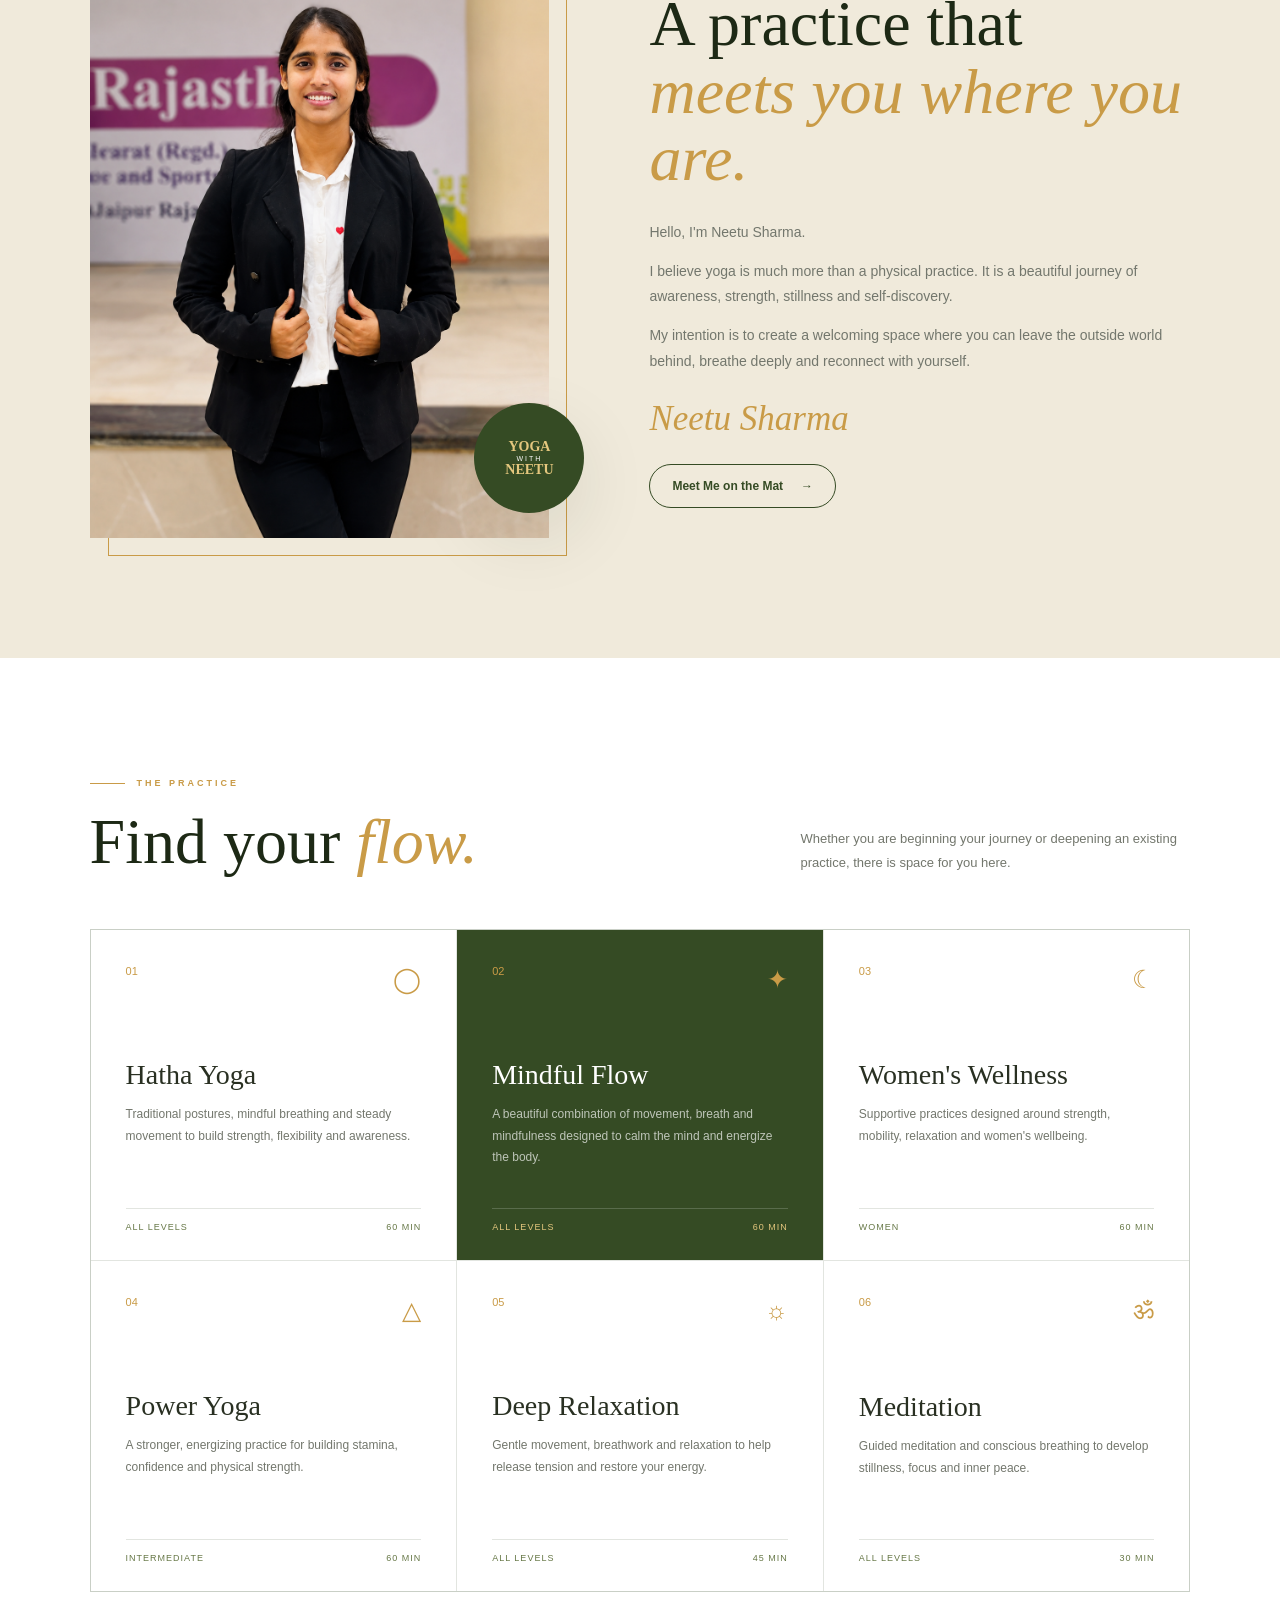
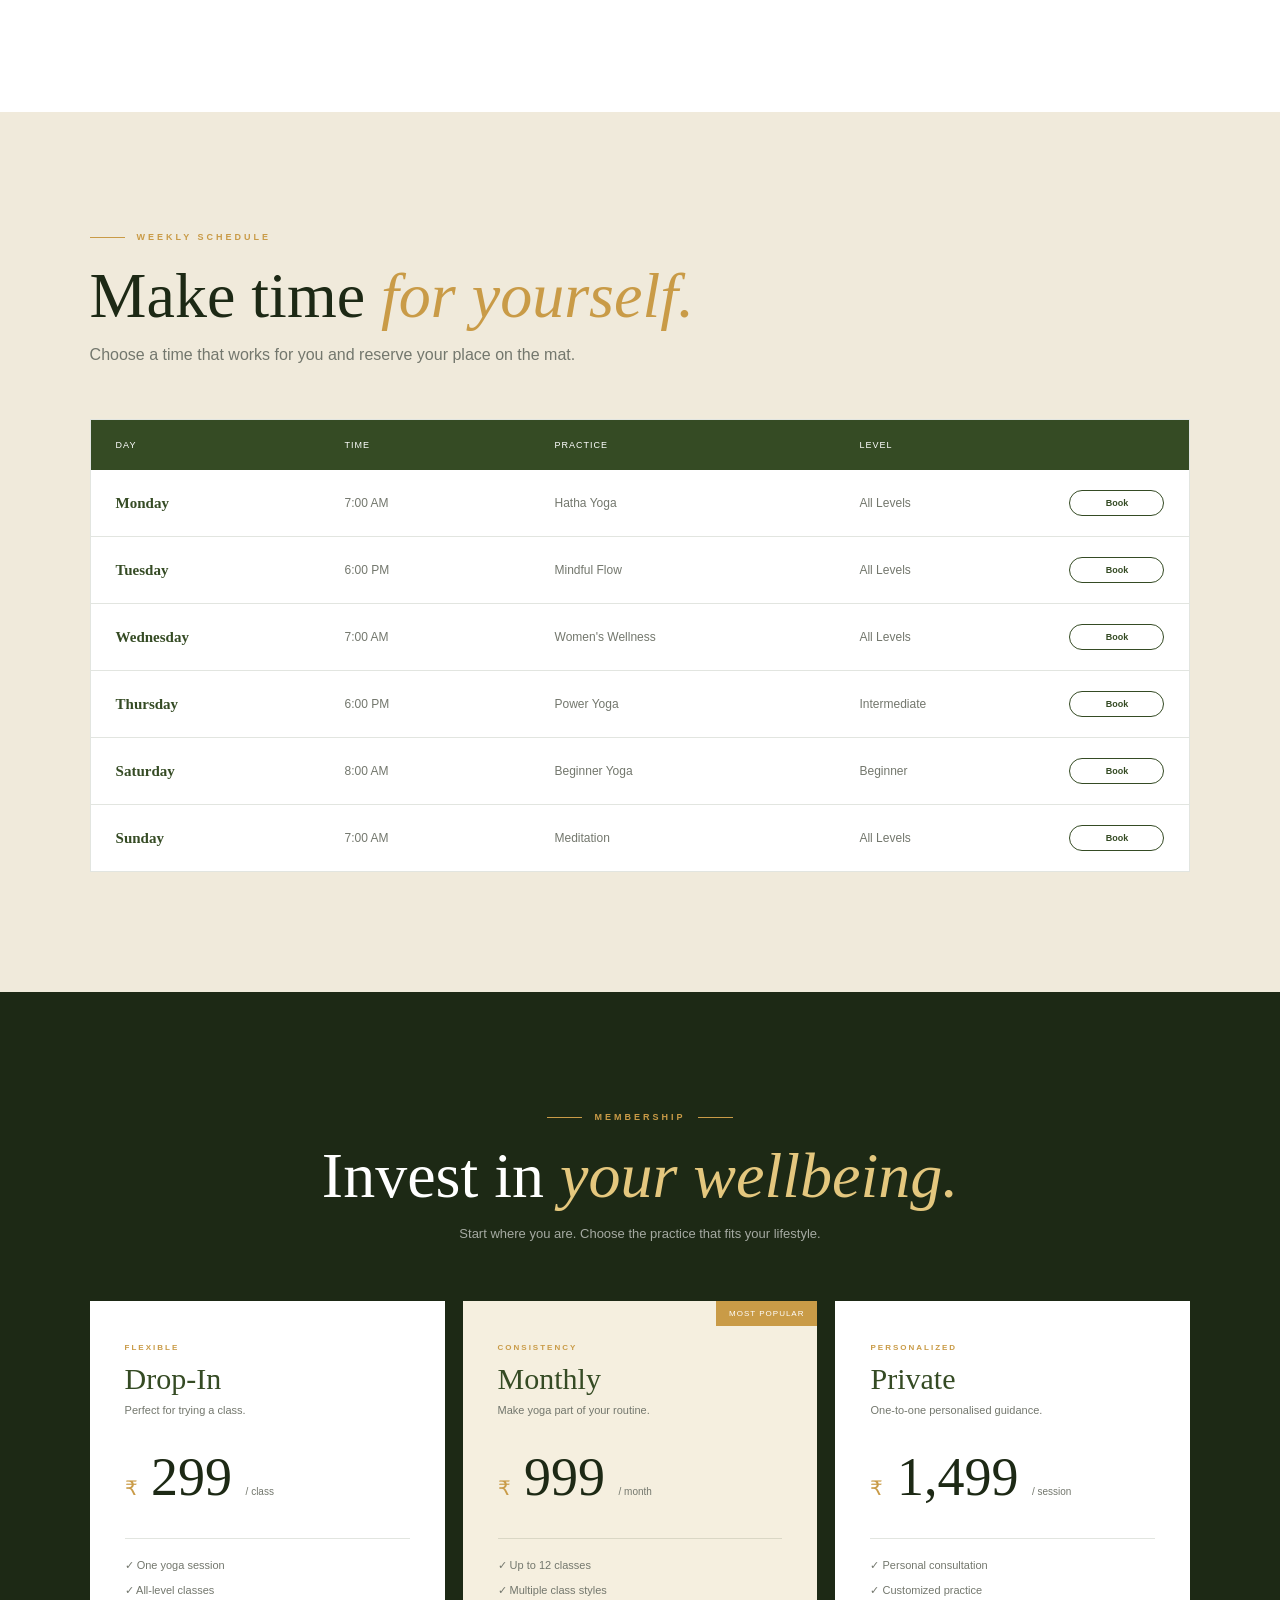
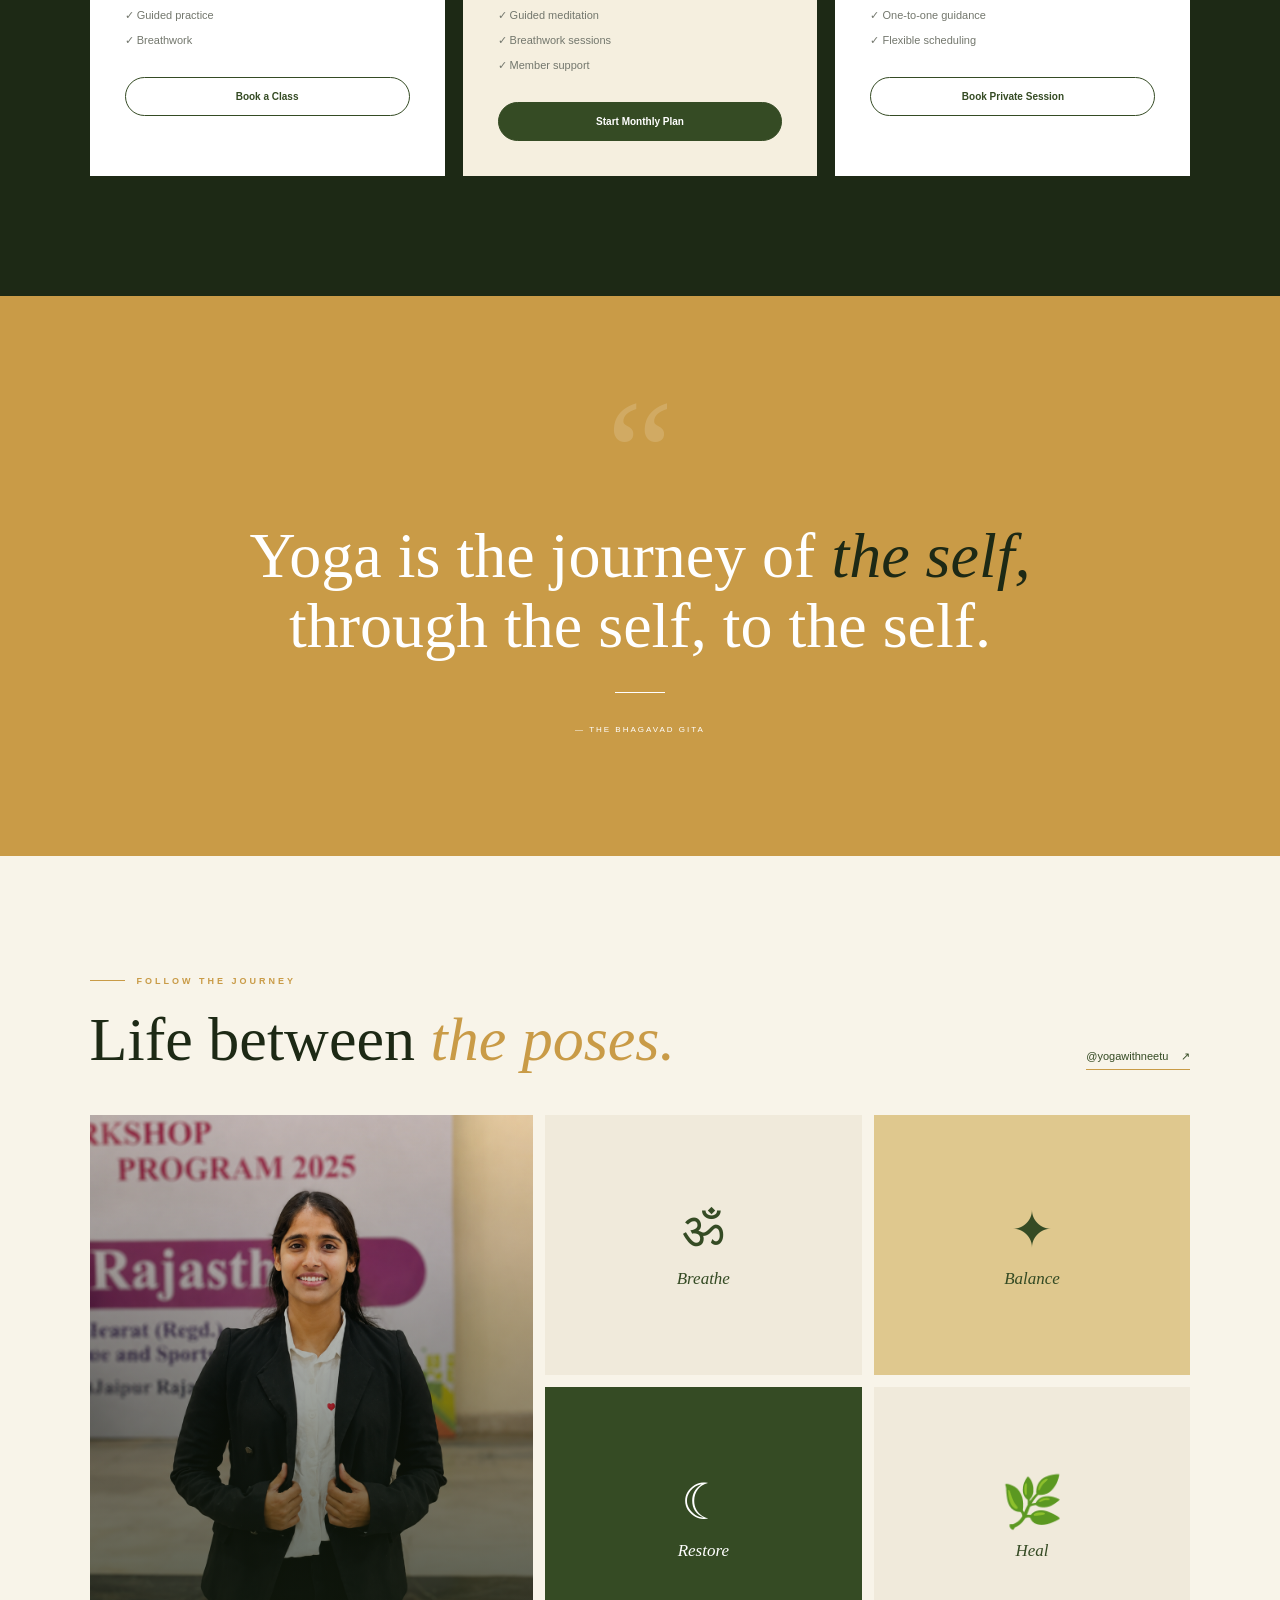
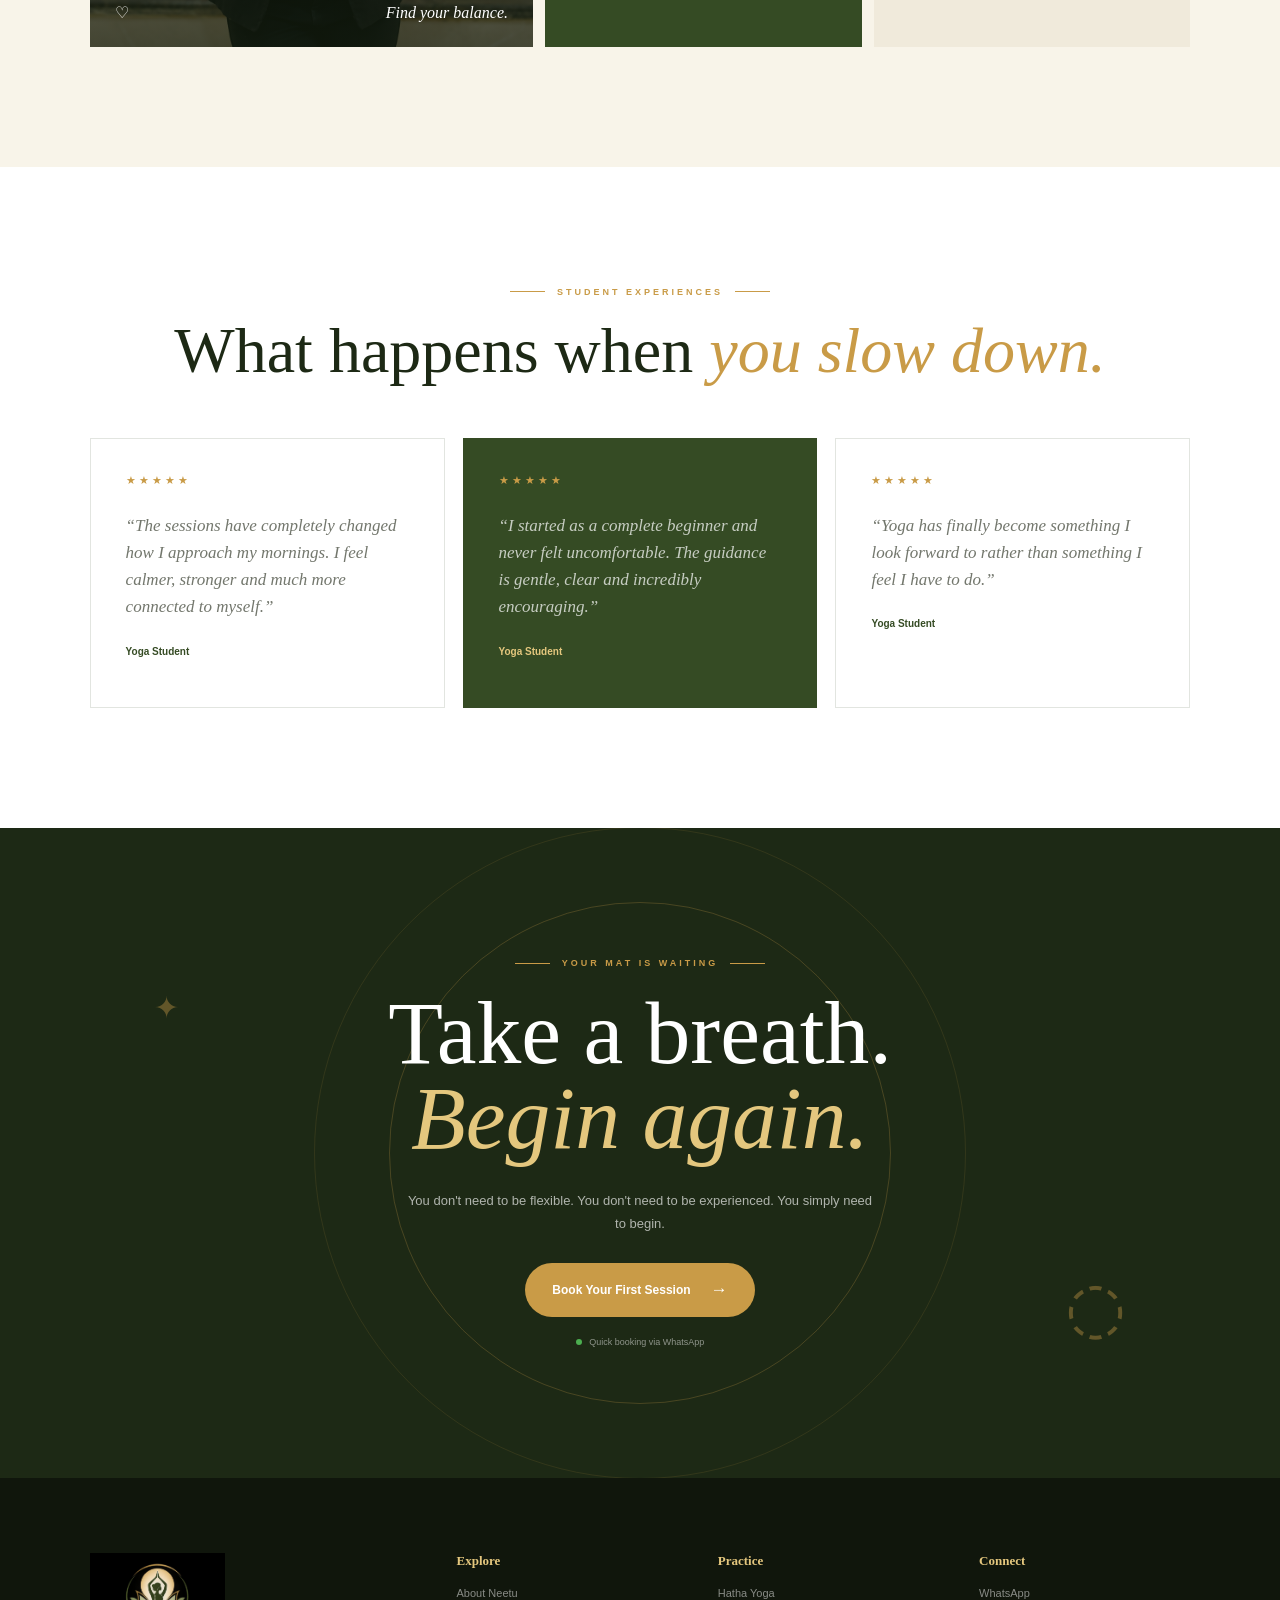
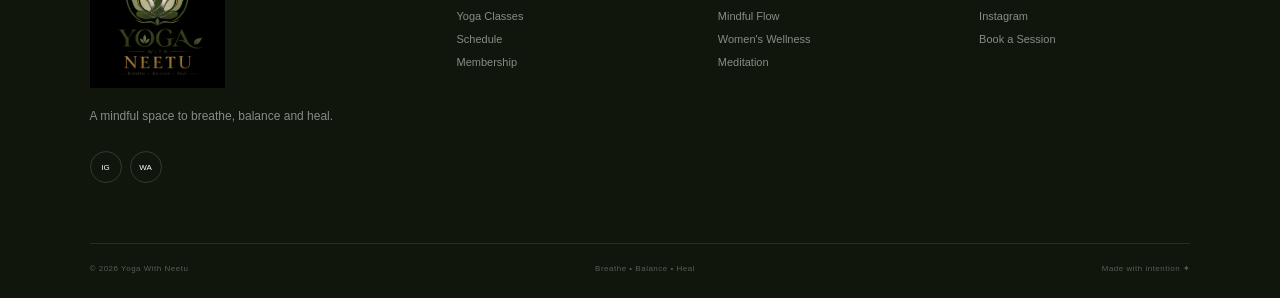
==== commit 62d89bf9: "edit" ====
--- a/index.html
+++ b/index.html
@@ -34,7 +34,7 @@
     <div class="loader-logo">
 
         <img
-            src="assets/instructor.png"
+            src="./instructor.png"
             alt="Yoga With Neetu"
         >
 
@@ -56,7 +56,7 @@
     >
 
         <img
-            src="assets/logo.png"
+            src="./logo.png"
             alt="Yoga With Neetu Logo"
         >
 
@@ -283,7 +283,7 @@
 
 
         <img
-            src="assets/instructor.png"
+            src="./instructor.png"
             alt="Neetu Yoga Instructor"
             class="hero-instructor"
         >
@@ -440,7 +440,7 @@
         <div class="image-decoration"></div>
 
         <img
-            src="assets/instructor.png"
+            src="./instructor.png"
             alt="Neetu — Yoga Instructor"
         >
 
@@ -1227,7 +1227,7 @@
         <div class="insta-card tall reveal">
 
             <img
-                src="assets/instructor.png"
+                src="./instructor.png"
                 alt="Yoga With Neetu"
             >
 
@@ -1491,7 +1491,7 @@
         <div class="footer-brand">
 
             <img
-                src="assets/logo.png"
+                src="./logo.png"
                 alt="Yoga With Neetu"
             >
 
@@ -1768,4 +1768,4 @@
 
 </body>
 
-</html>+</html>
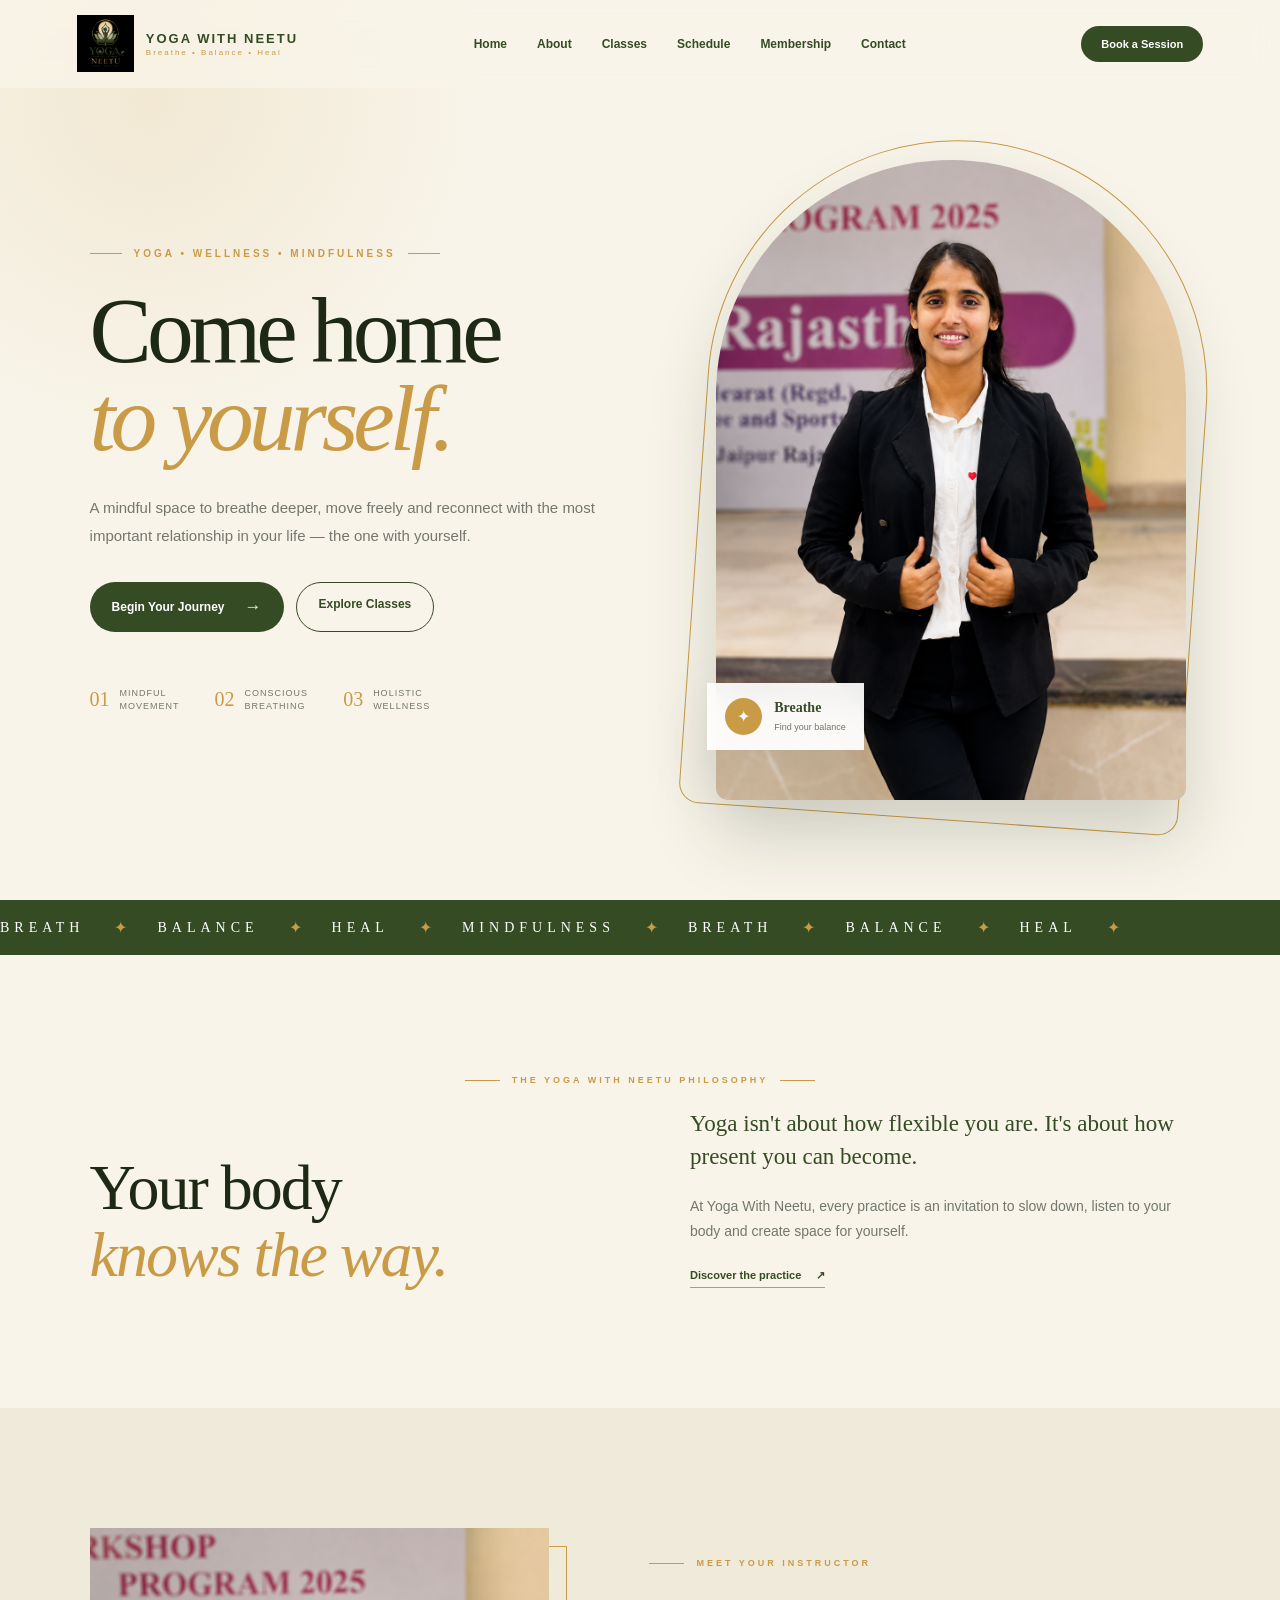
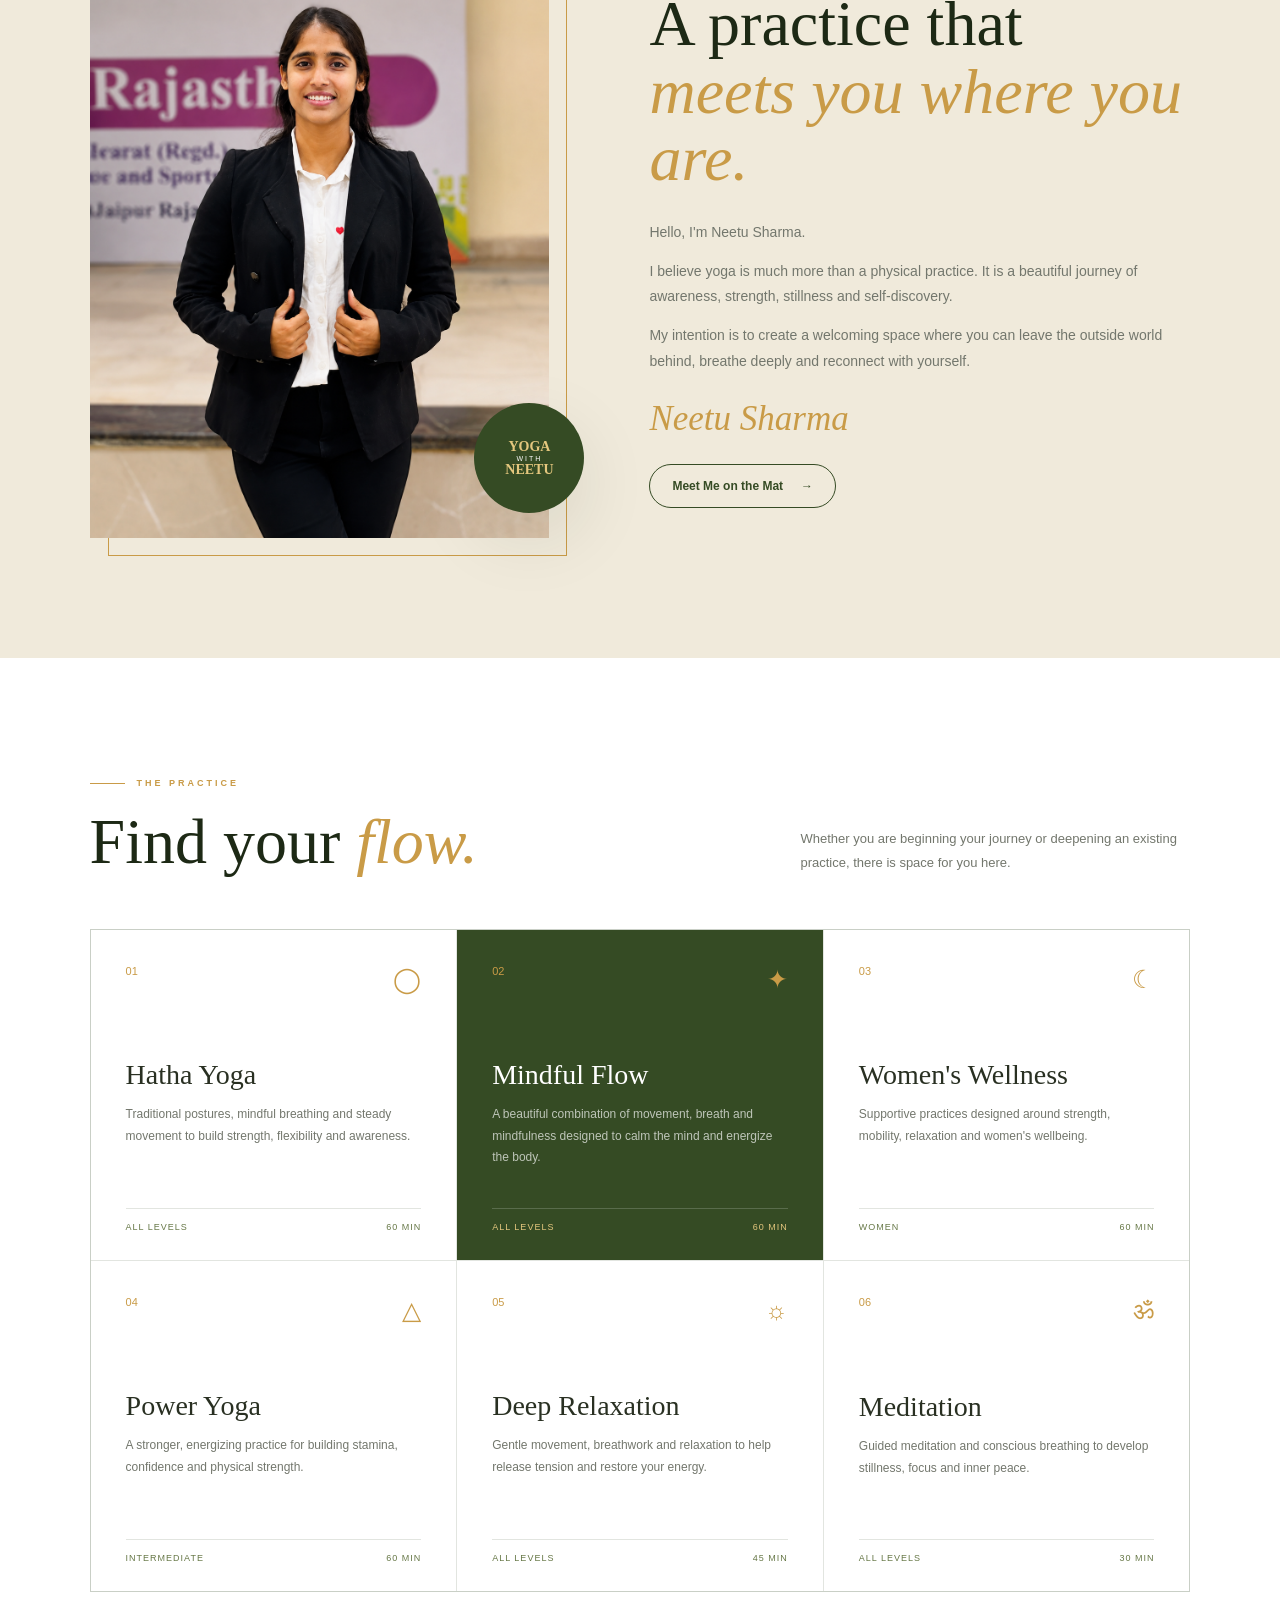
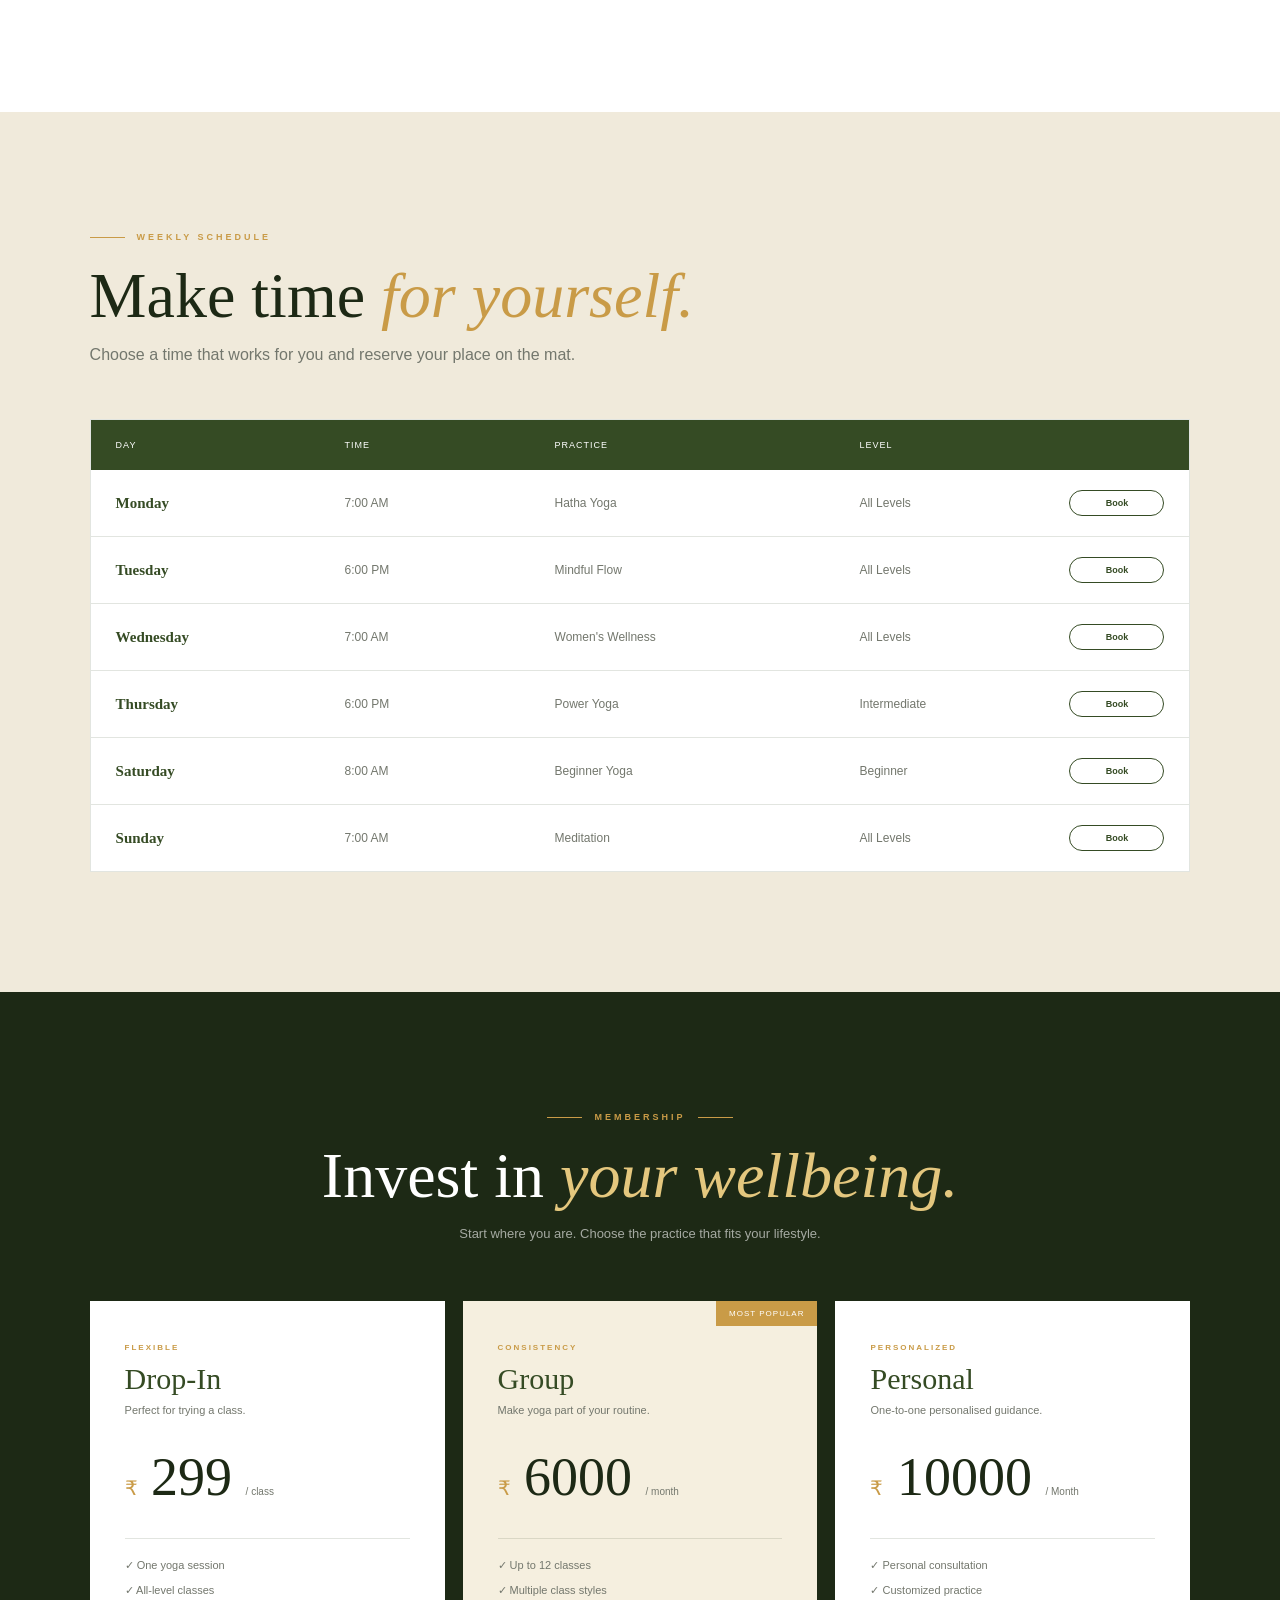
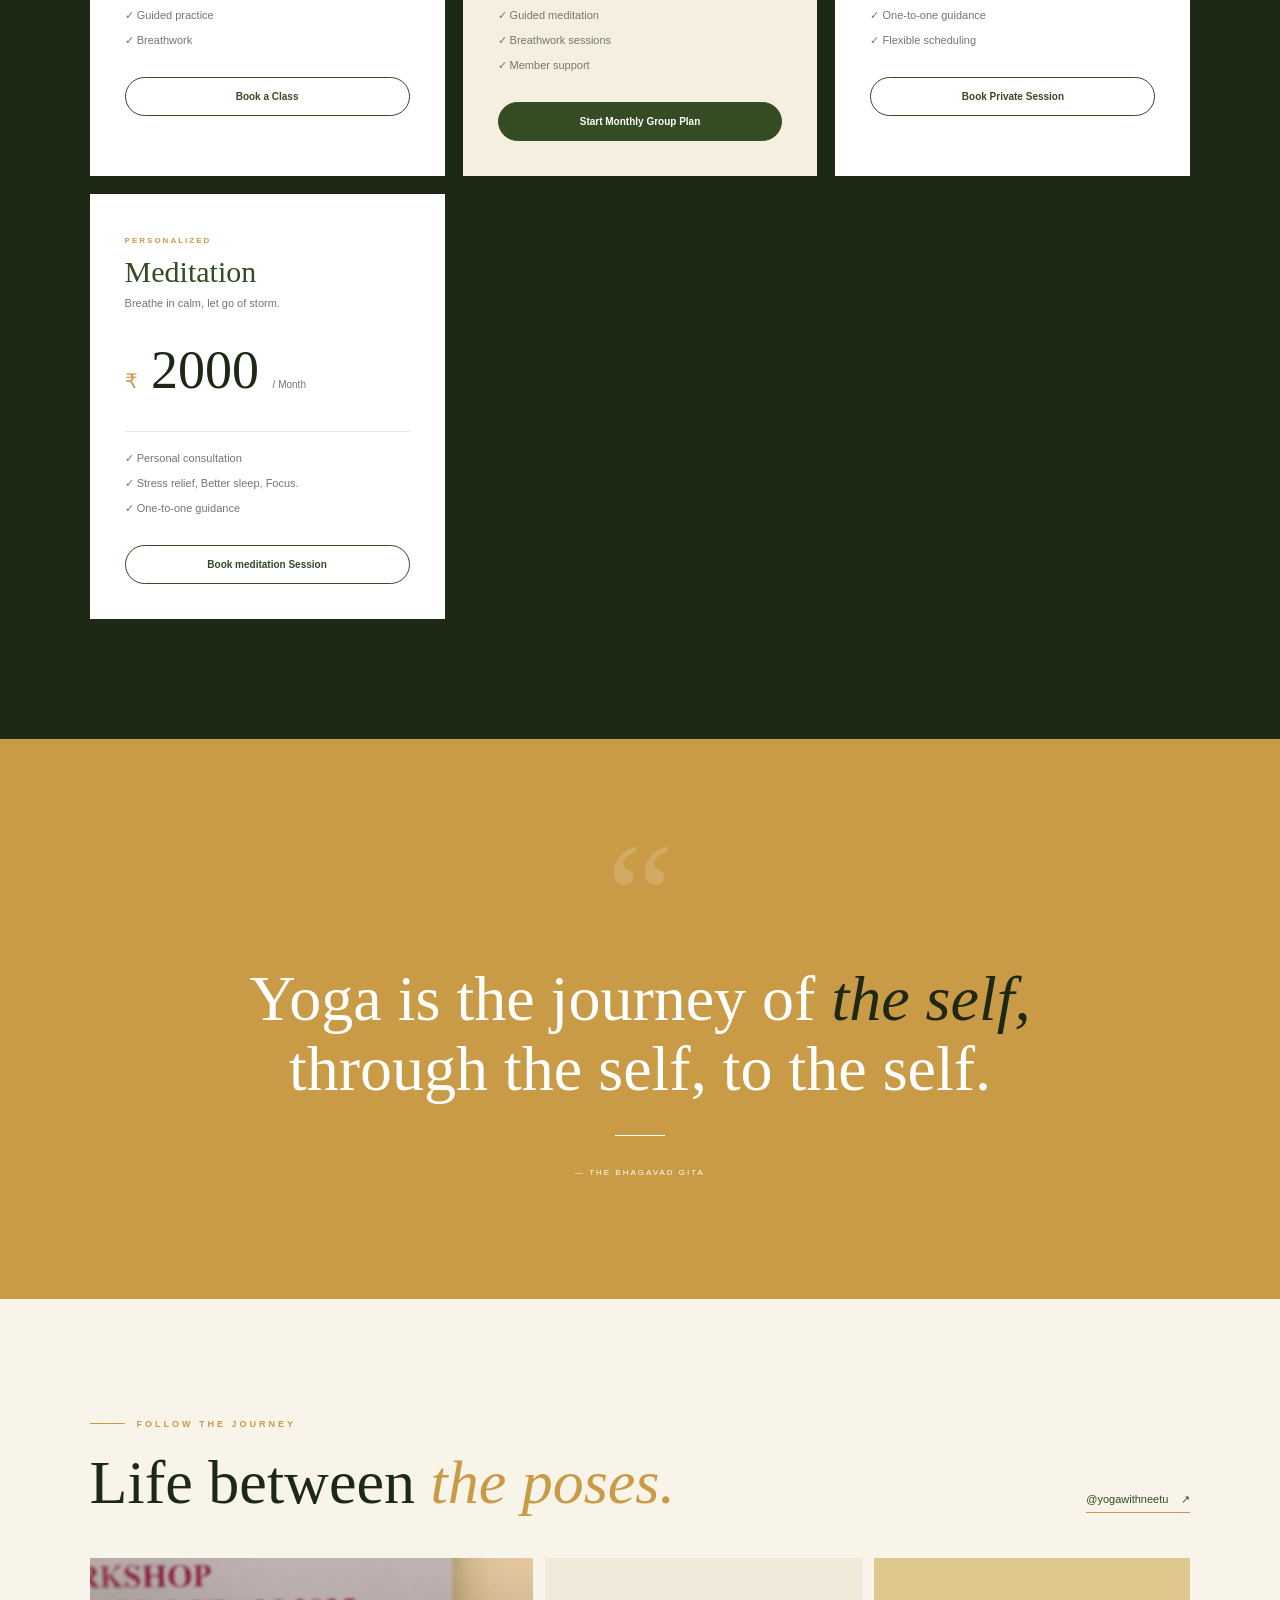
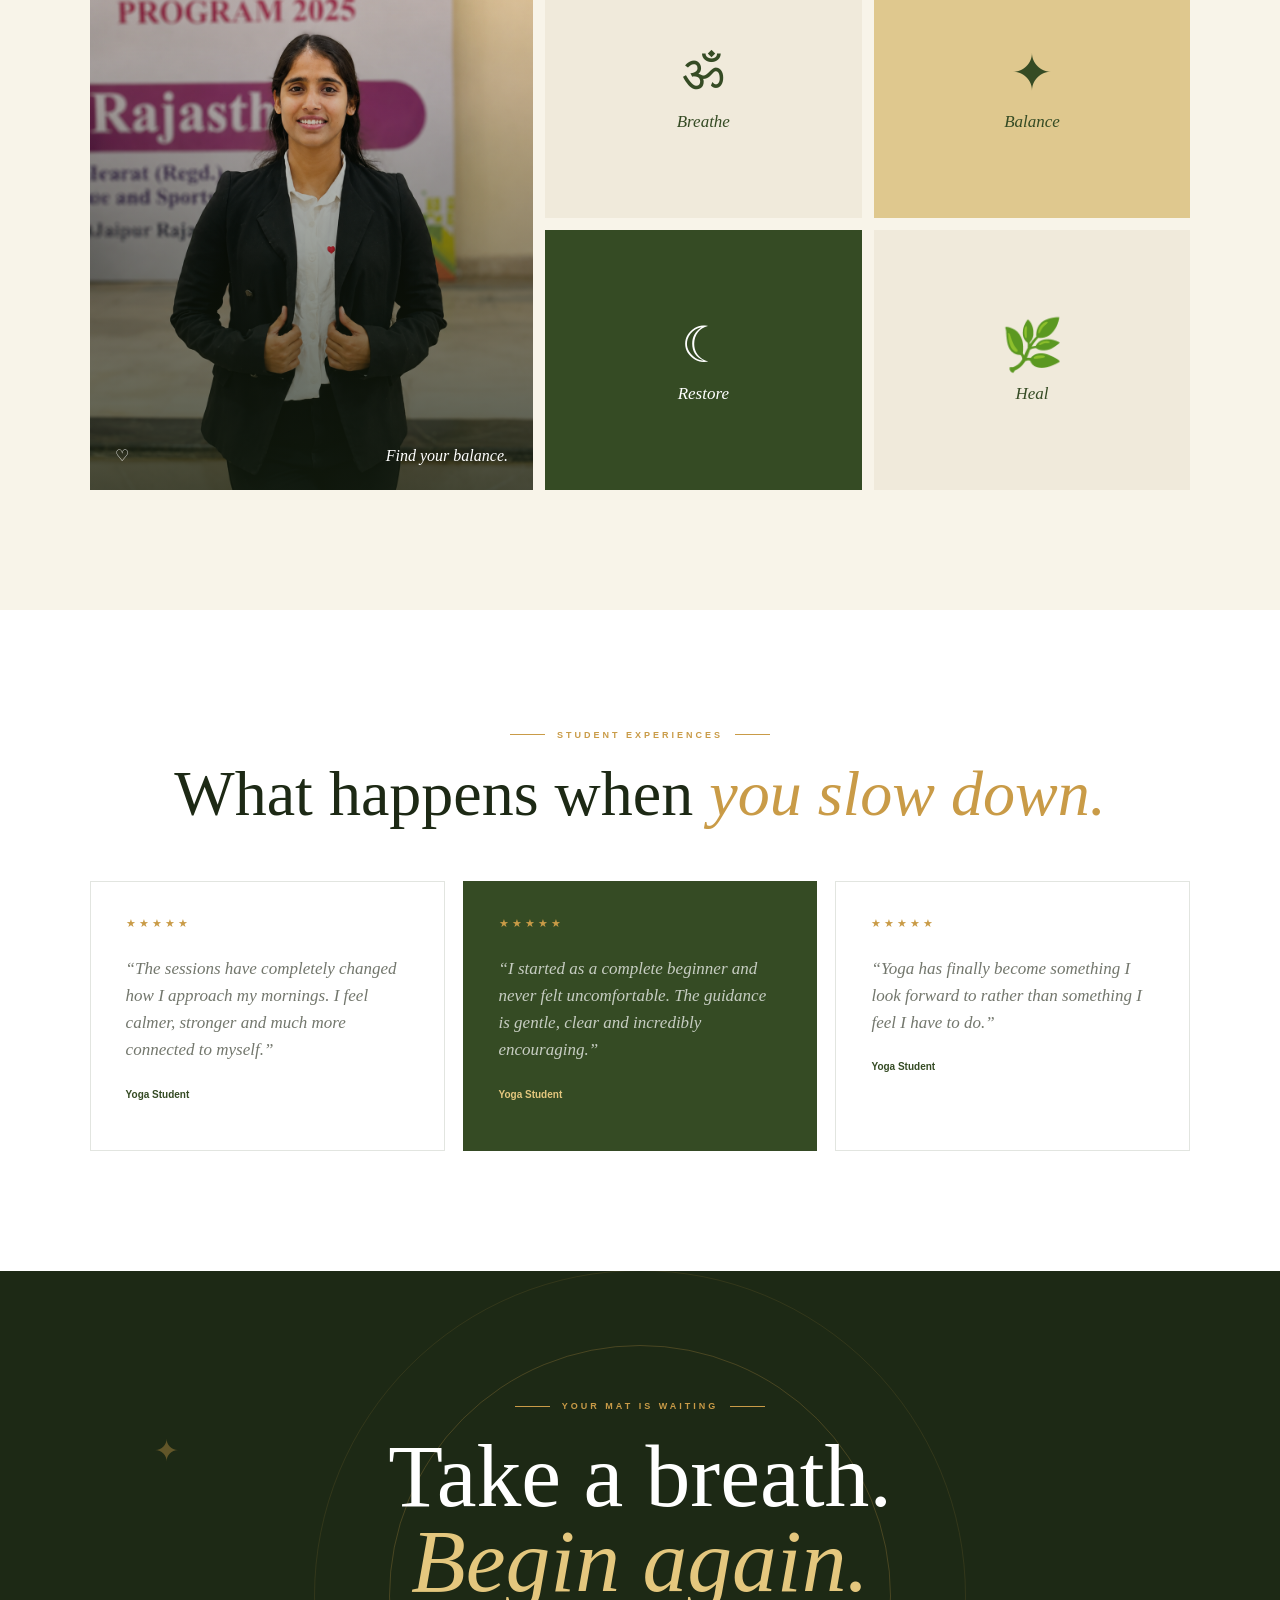
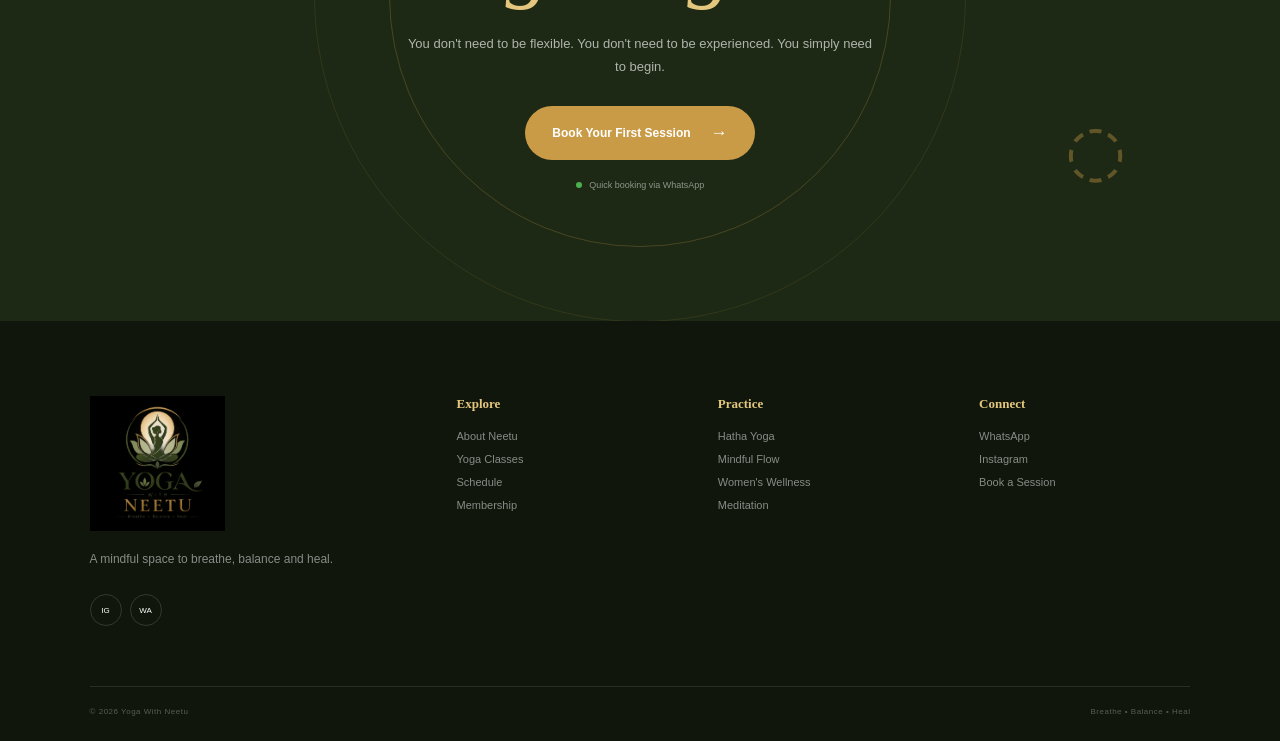
==== commit fb81956f: "edit" ====
--- a/index.html
+++ b/index.html
@@ -11,12 +11,19 @@
     >
 
     <meta
-        name="description"
-        content="Yoga With Neetu — Breathe, Balance, Heal. Premium yoga, wellness and mindfulness sessions."
-    >
-
-    <title>Yoga With Neetu | Breathe • Balance • Heal</title>
-
+    name="description"
+    content="Yoga With Neetu offers online yoga classes by Neetu Sharma for weight loss, flexibility, strength, stress relief, better posture, meditation and overall wellness."
+>
+
+    
+   <title>Yoga With Neetu | Online Yoga Classes by Neetu Sharma</title>
+
+    <meta name="robots" content="index, follow">
+
+<link rel="canonical" href="https://yogawithneetu.in/">
+
+<meta name="author" content="Neetu Sharma">
+    
     <link rel="stylesheet" href="style.css">
 
 </head>
@@ -1048,7 +1055,7 @@
 
                 <span>CONSISTENCY</span>
 
-                <h3>Monthly</h3>
+                <h3>Group</h3>
 
                 <p>
                     Make yoga part of your routine.
@@ -1060,7 +1067,7 @@
 
                 <small>₹</small>
 
-                999
+                6000
 
                 <span>/ month</span>
 
@@ -1085,7 +1092,7 @@
                 class="price-button gold"
             >
 
-                Start Monthly Plan
+                Start Monthly Group Plan
 
             </button>
 
@@ -1101,7 +1108,7 @@
 
                 <span>PERSONALIZED</span>
 
-                <h3>Private</h3>
+                <h3>Personal</h3>
 
                 <p>
                     One-to-one personalised guidance.
@@ -1113,9 +1120,9 @@
 
                 <small>₹</small>
 
-                1,499
-
-                <span>/ session</span>
+                10000
+
+                <span>/ Month</span>
 
             </div>
 
@@ -1141,6 +1148,54 @@
             </button>
 
         </div>
+
+        <!-- Meditation-->
+
+         <div class="price-card reveal delay-2">
+
+            <div class="price-top">
+
+                <span>PERSONALIZED</span>
+
+                <h3>Meditation</h3>
+
+                <p>
+                    Breathe in calm, let go of storm.
+                </p>
+
+            </div>
+
+            <div class="price">
+
+                <small>₹</small>
+
+                2000
+
+                <span>/ Month</span>
+
+            </div>
+
+            <ul>
+
+                <li>✓ Personal consultation</li>
+
+                <li>✓ Stress relief, Better sleep, Focus.</li>
+
+                <li>✓ One-to-one guidance</li>
+
+            </ul>
+
+            <button
+                onclick="bookWhatsApp('I am interested in a Private Yoga Session.')"
+                class="price-button"
+            >
+
+                Book meditation Session
+
+            </button>
+
+        </div>
+
 
     </div>
 
@@ -1585,10 +1640,6 @@
             Breathe • Balance • Heal
         </span>
 
-        <span>
-            Made with intention ✦
-        </span>
-
     </div>
 
 </footer>
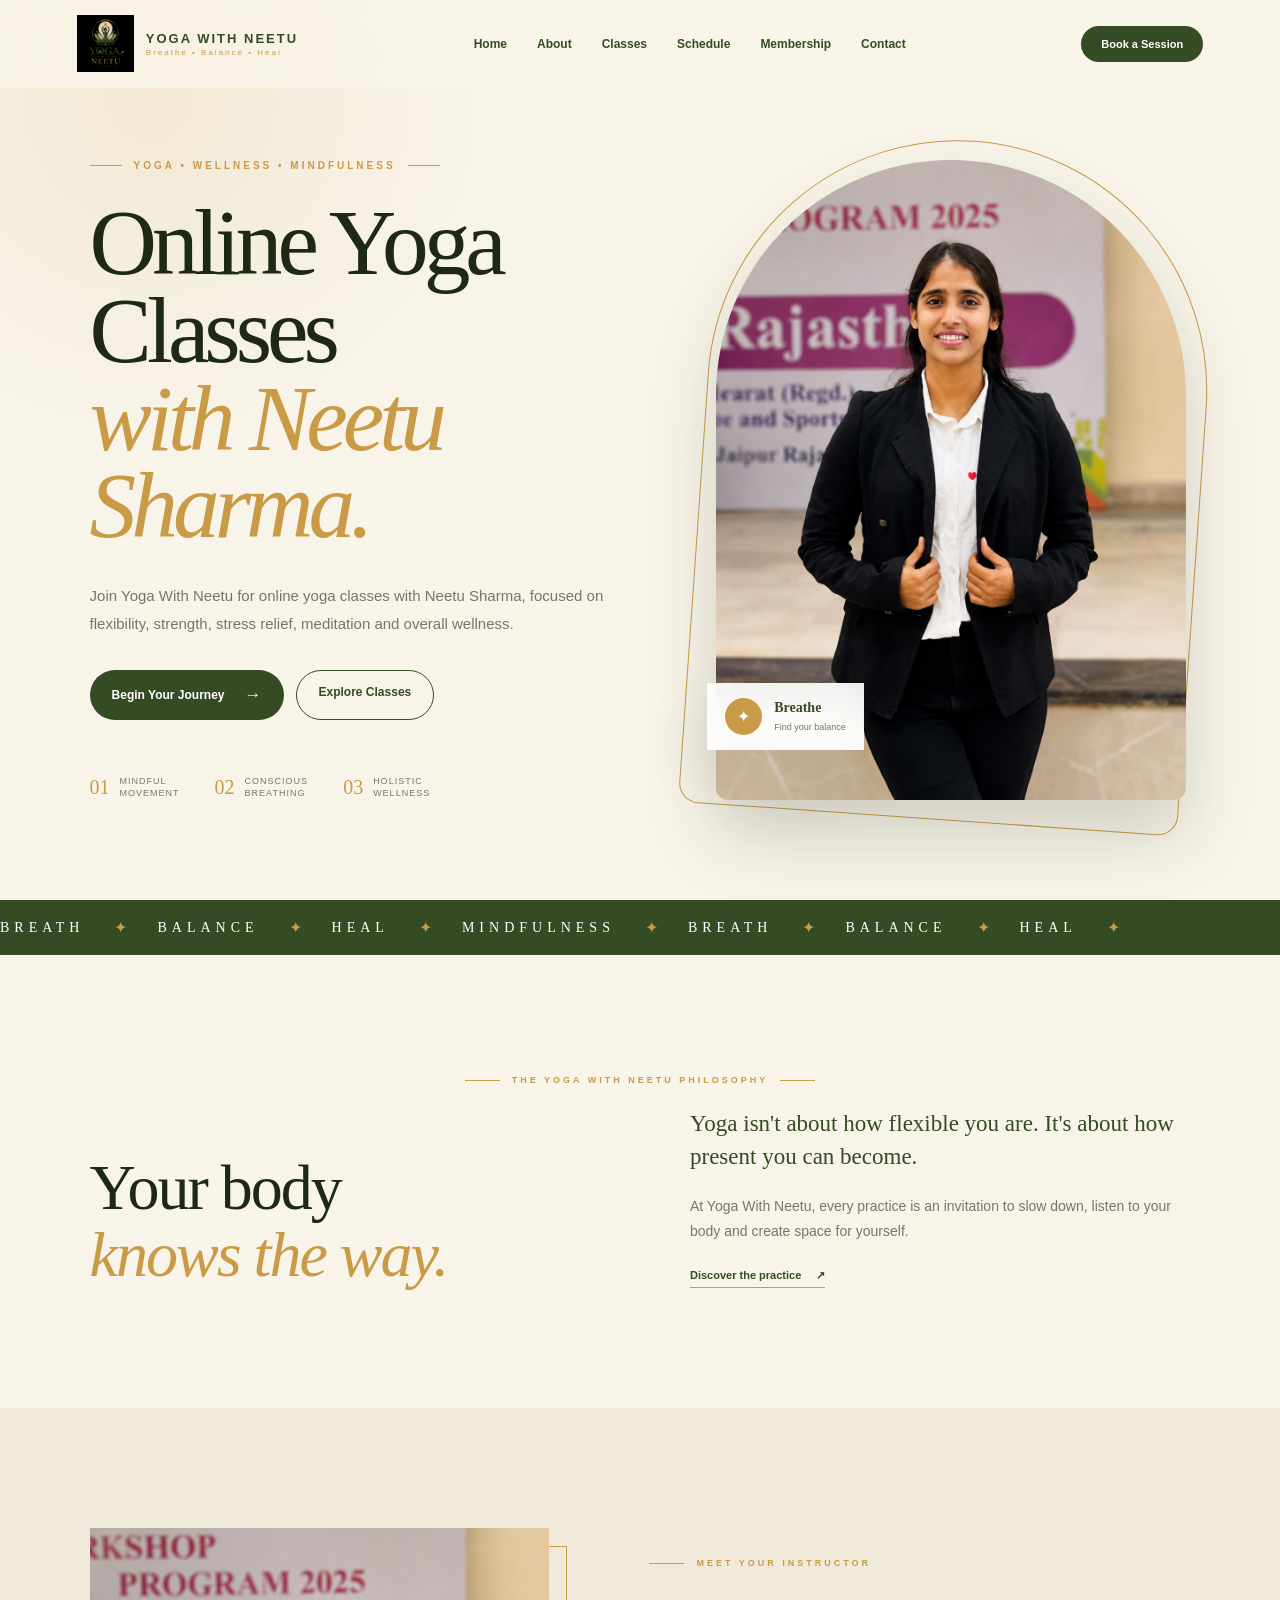
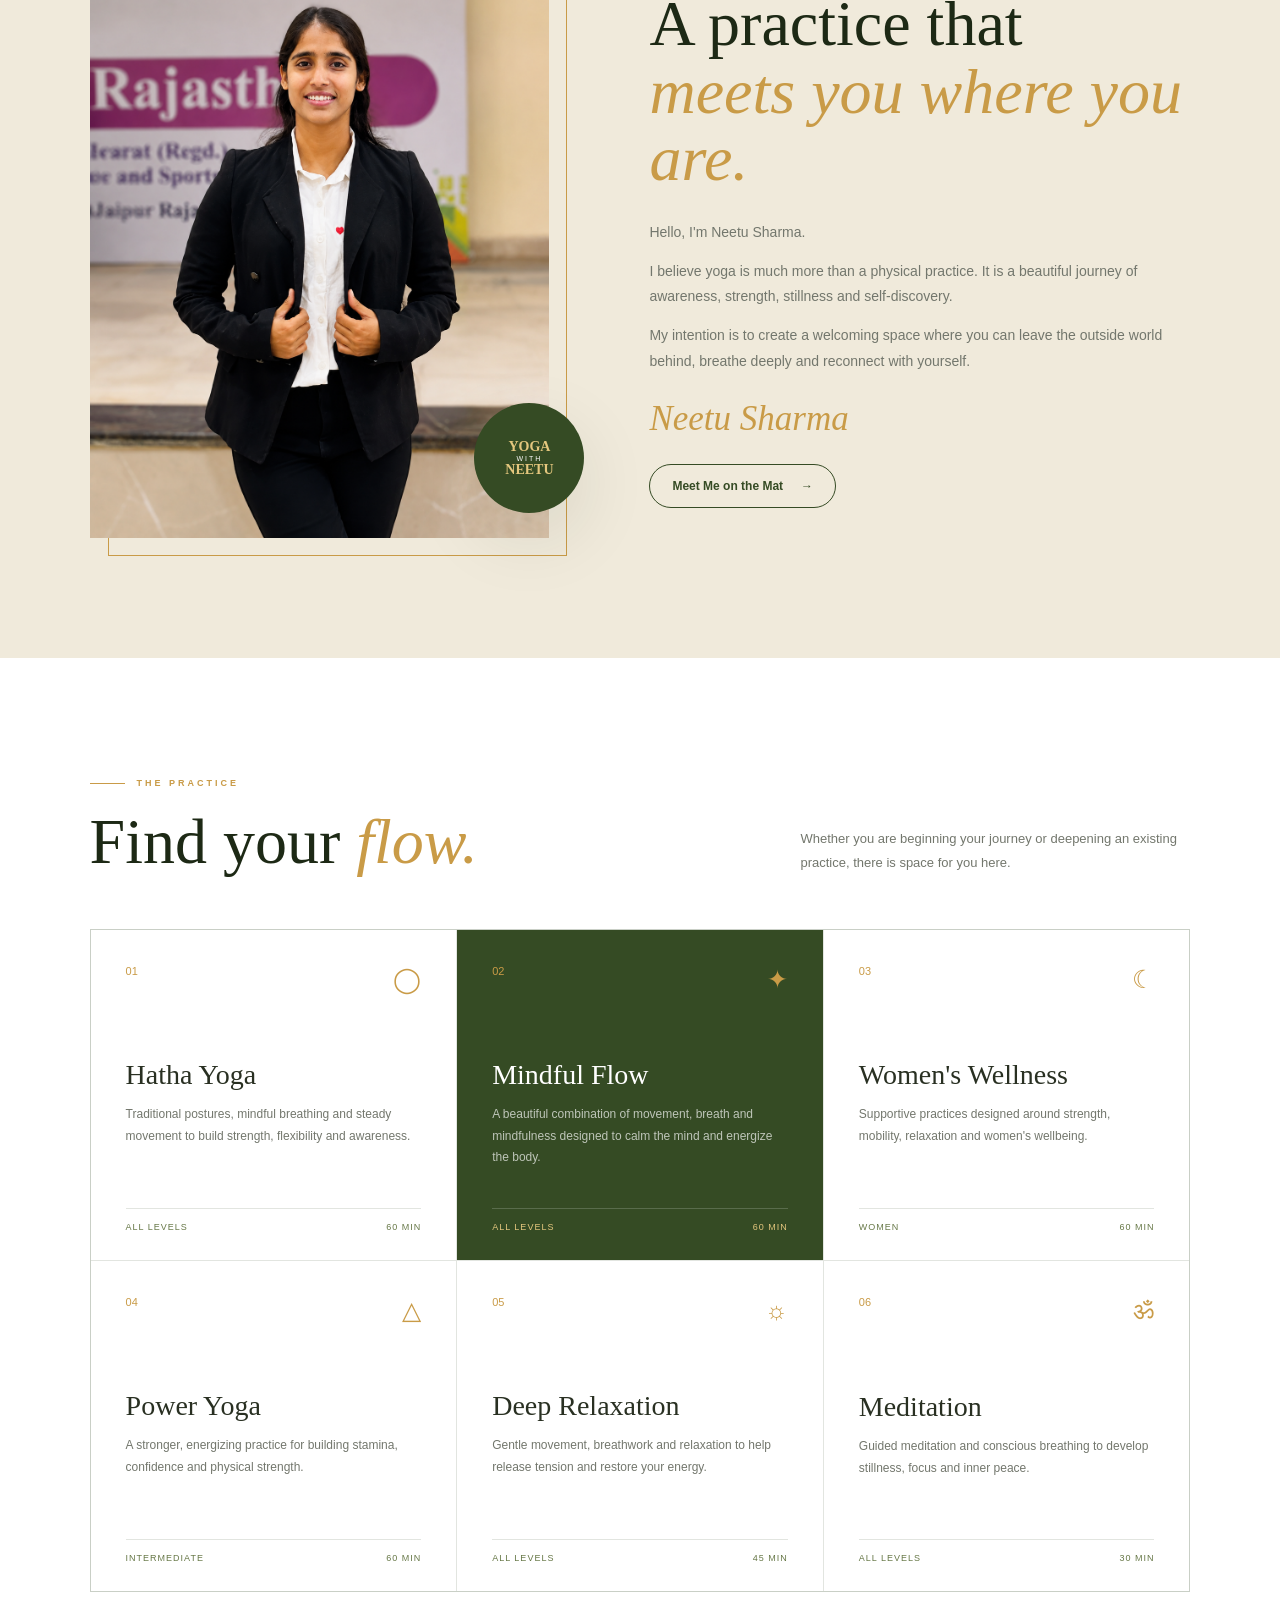
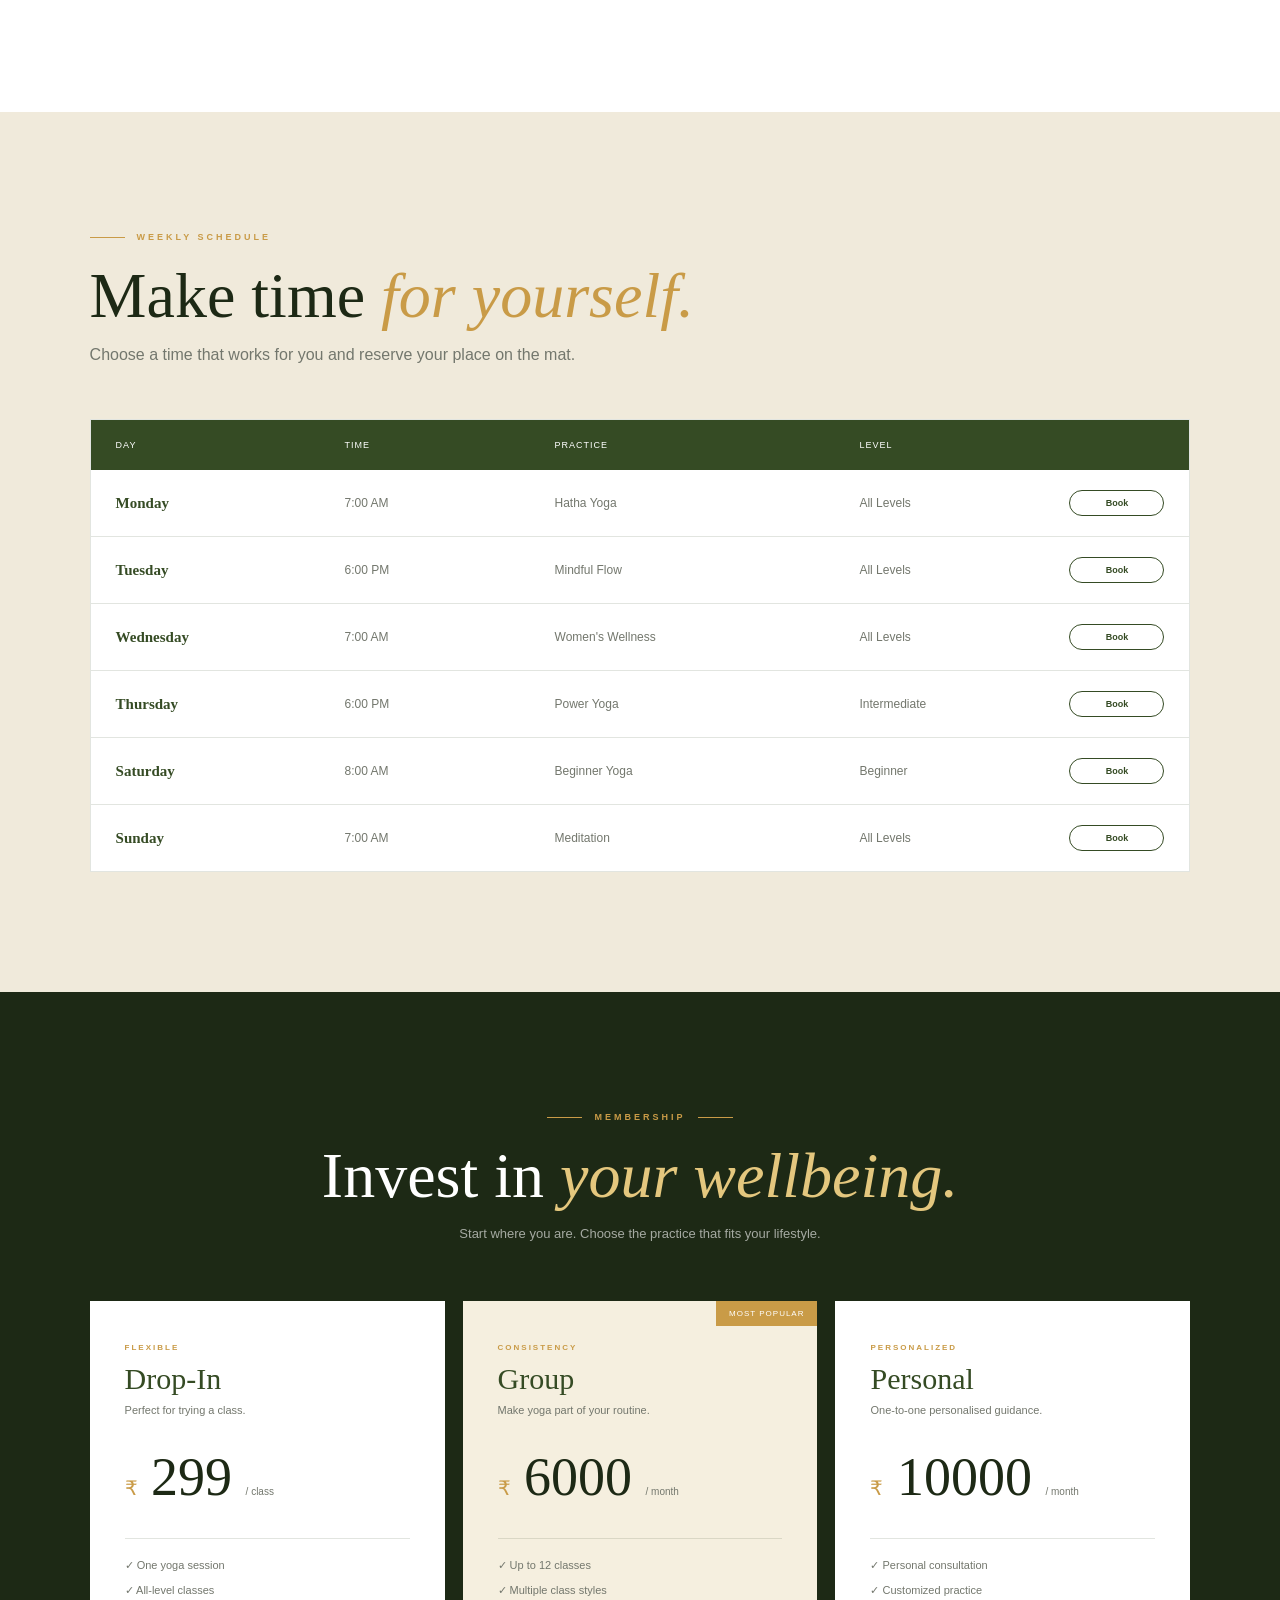
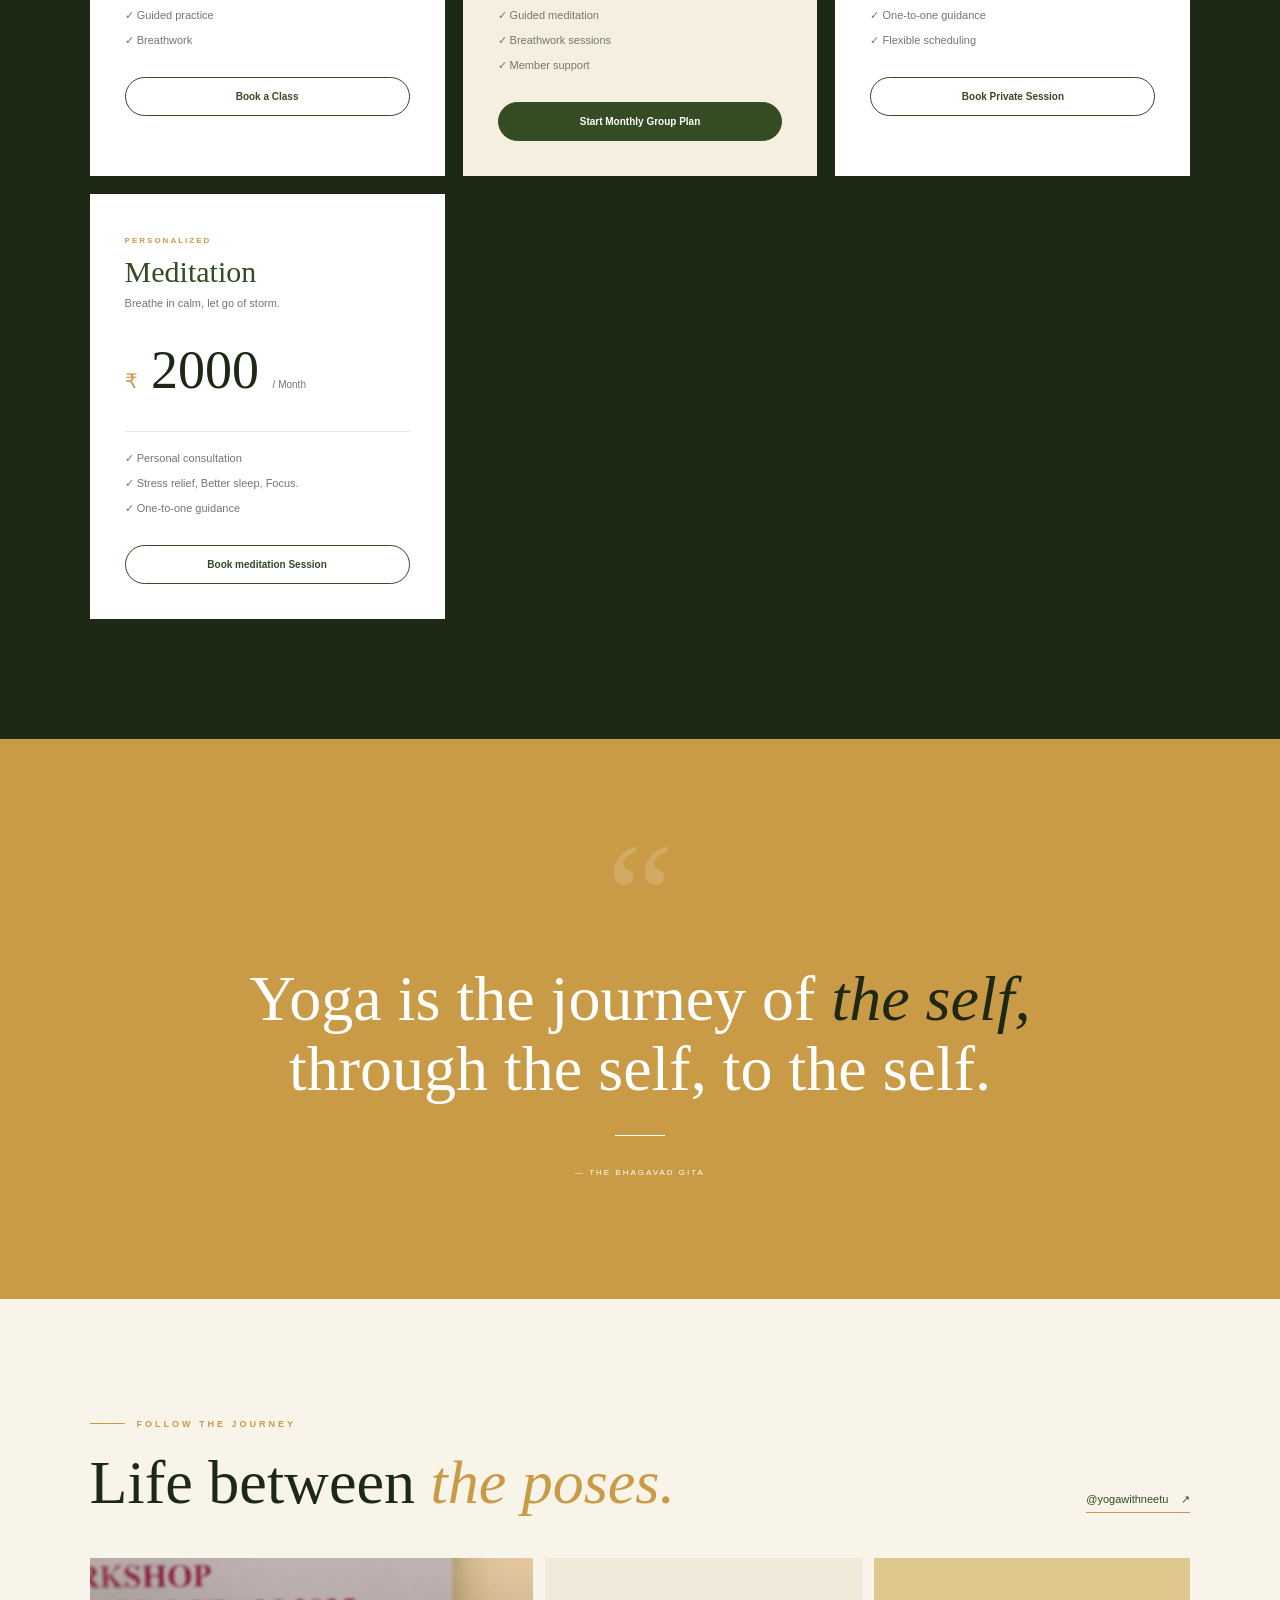
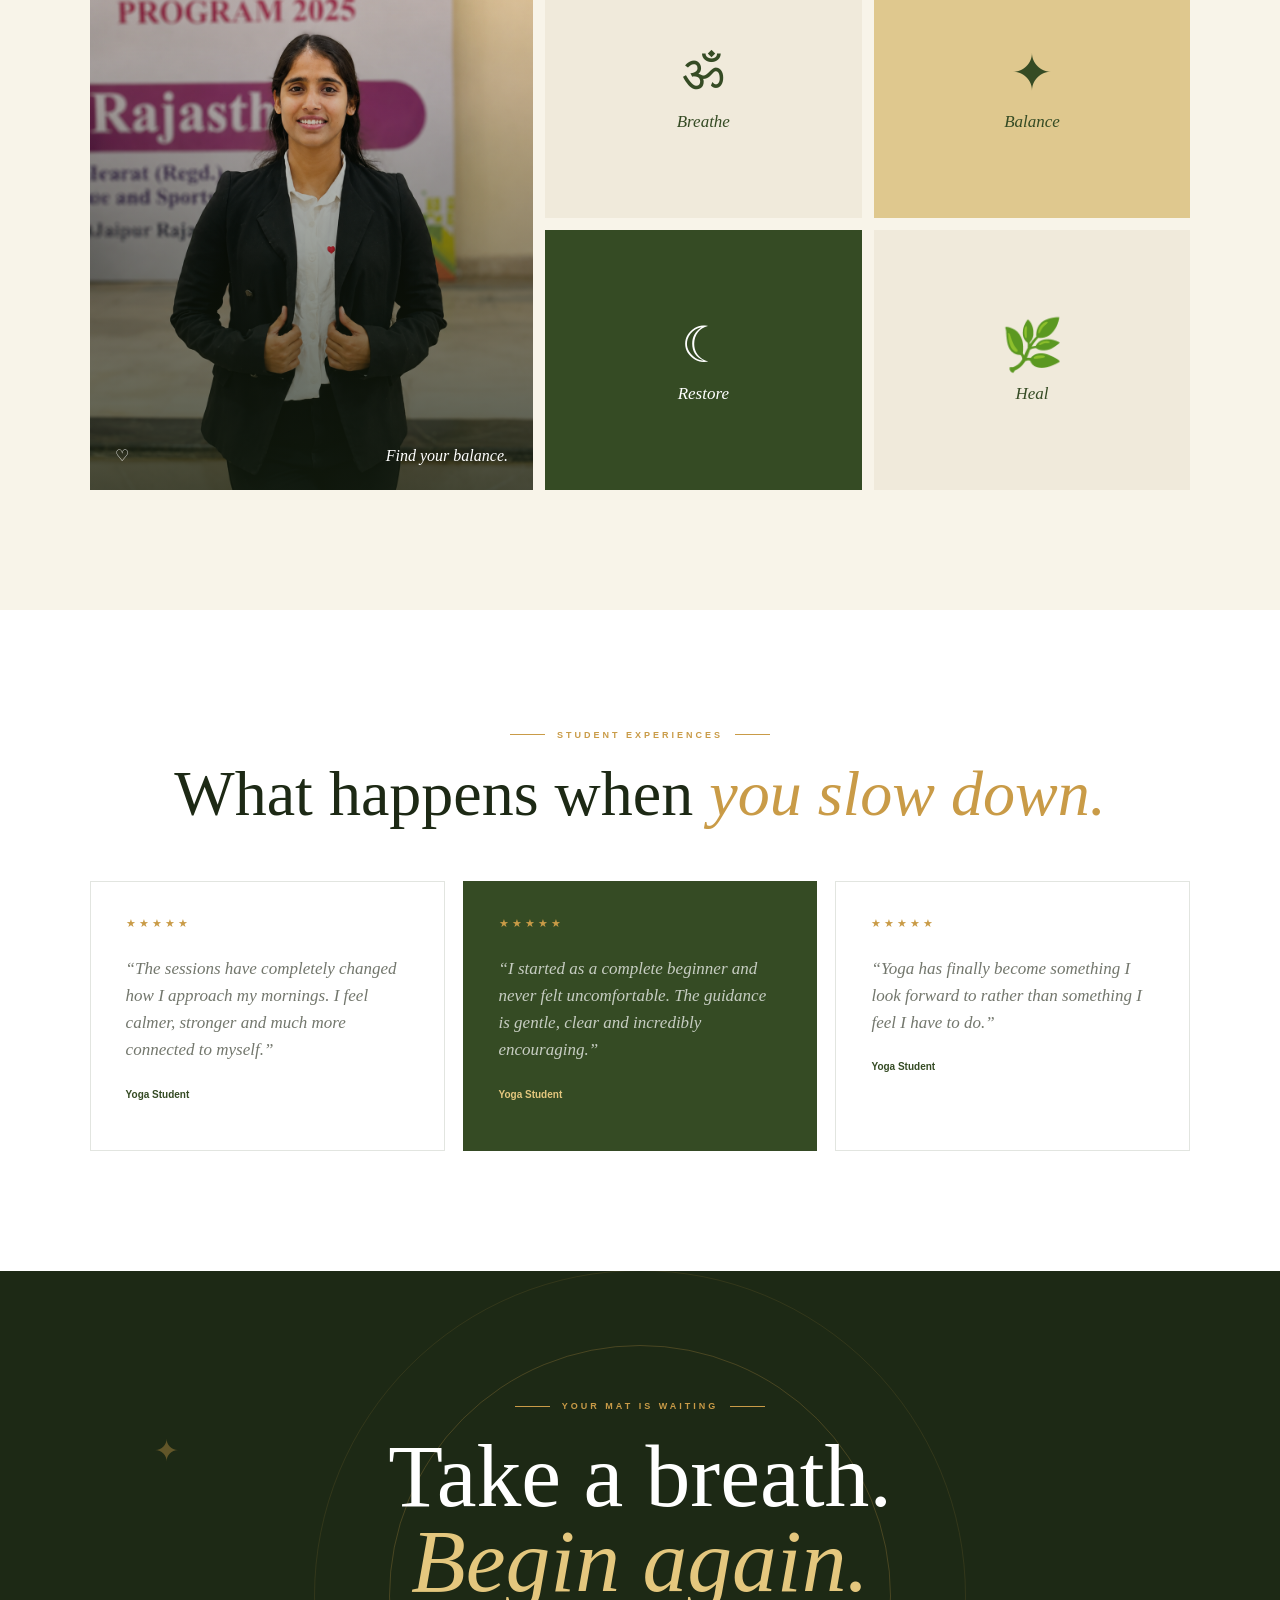
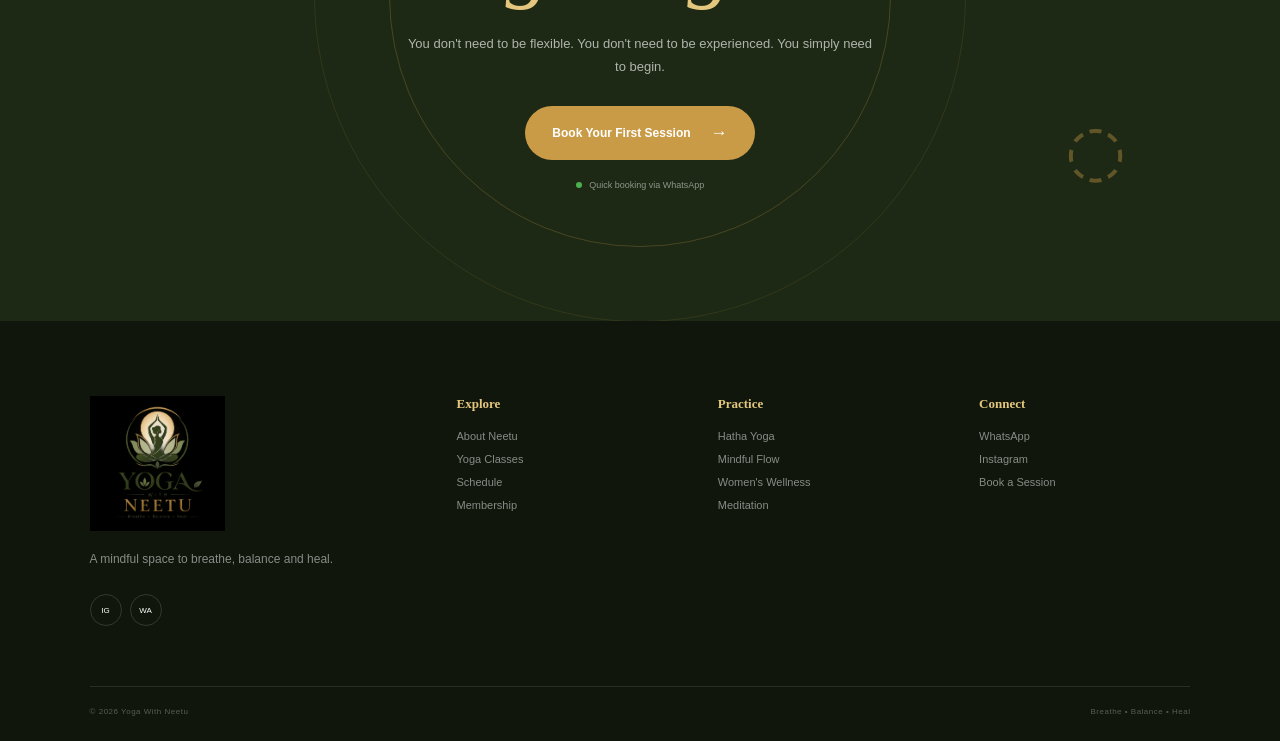
==== commit 846ce5ee: "Update index.html" ====
--- a/index.html
+++ b/index.html
@@ -194,22 +194,20 @@
 
         <h1>
 
-            Come home
-            <br>
-
-            <em>to yourself.</em>
-
-        </h1>
-
+         Online Yoga Classes
+        <br>
+
+        <em>with Neetu Sharma.</em>
+
+         </h1>
 
         <p class="hero-description">
 
-            A mindful space to breathe deeper, move freely
-            and reconnect with the most important relationship
-            in your life — the one with yourself.
+       Join Yoga With Neetu for online yoga classes with Neetu Sharma,
+       focused on flexibility, strength, stress relief, meditation
+        and overall wellness.
 
         </p>
-
 
         <div class="hero-buttons">
 
@@ -878,7 +876,7 @@
             <span>All Levels</span>
 
             <button
-                onclick="bookWhatsApp('I would like to book the Wednesday 7:00 AM Womens Wellness class.')"
+               onclick="bookWhatsApp('I would like to book the Wednesday 7:00 AM Women’s Wellness class.')"
             >
                 Book
             </button>
@@ -1122,7 +1120,7 @@
 
                 10000
 
-                <span>/ Month</span>
+                <span>/ month</span>
 
             </div>
 
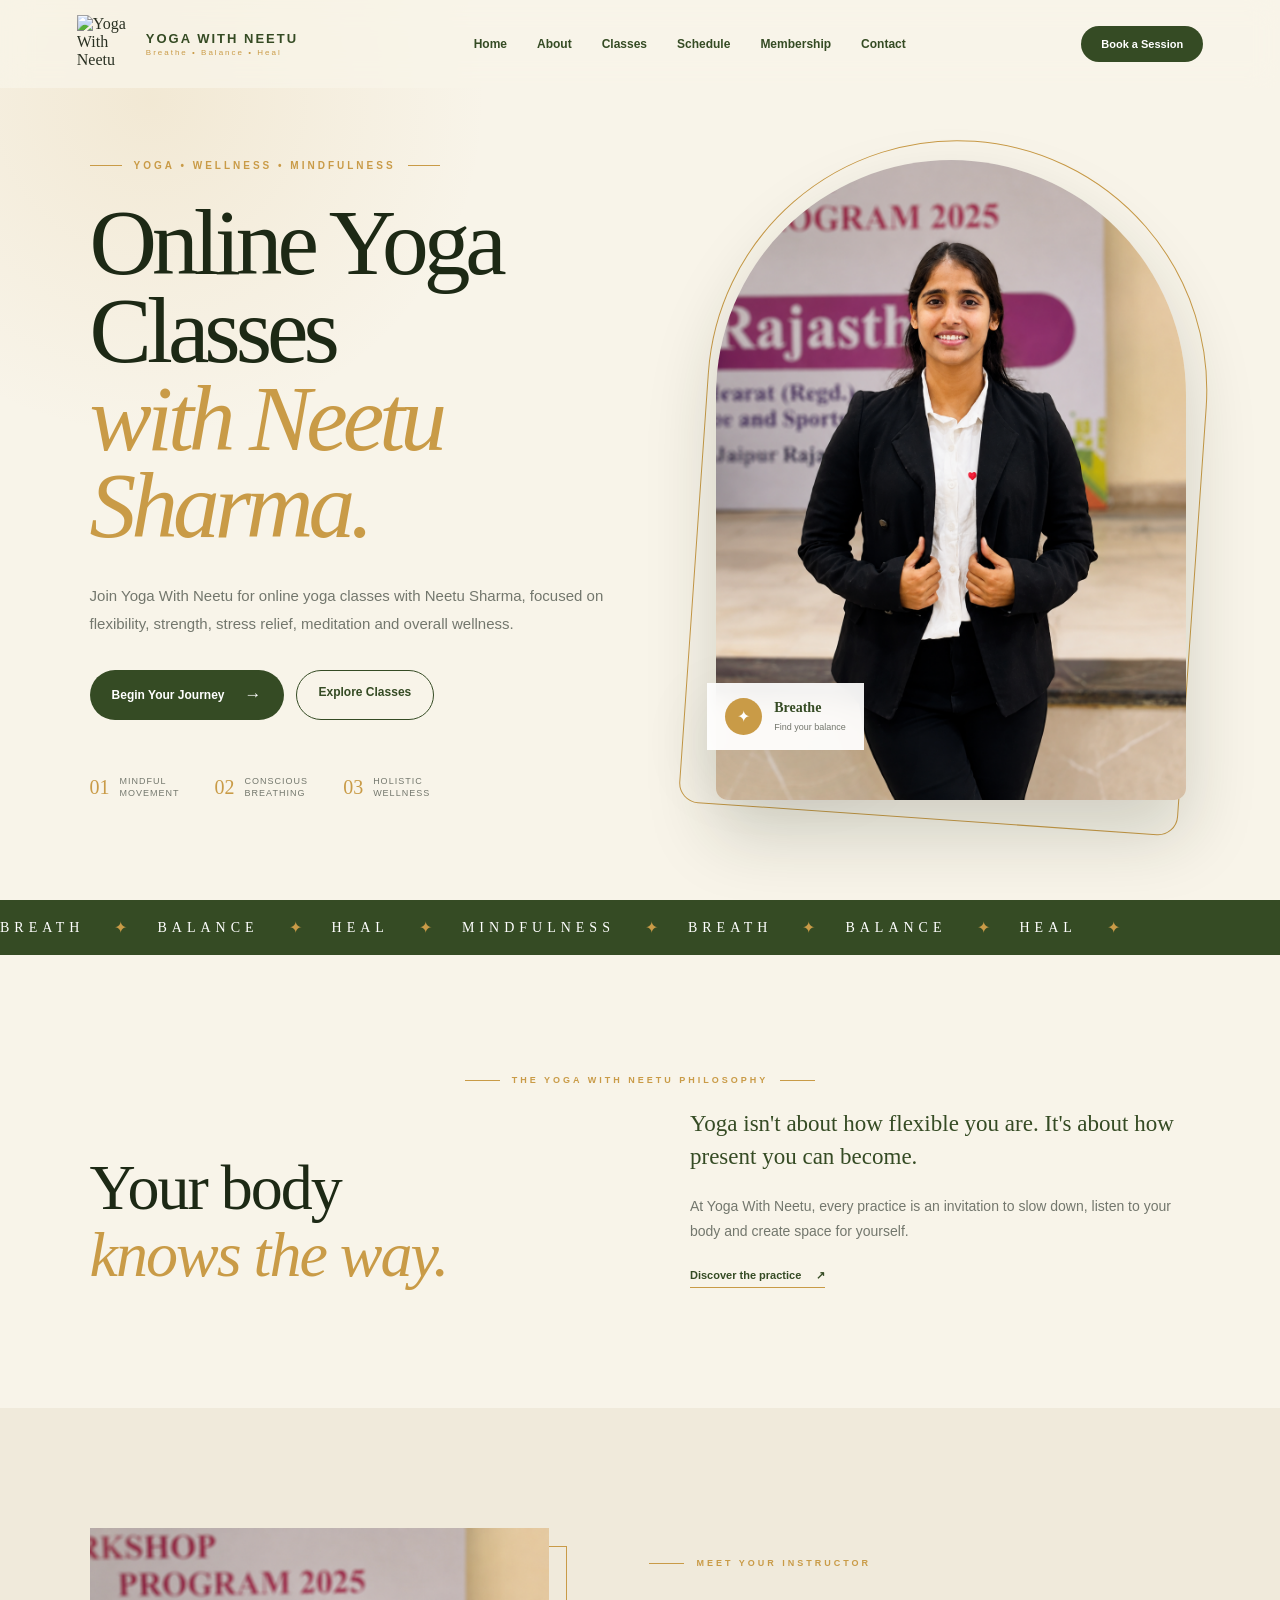
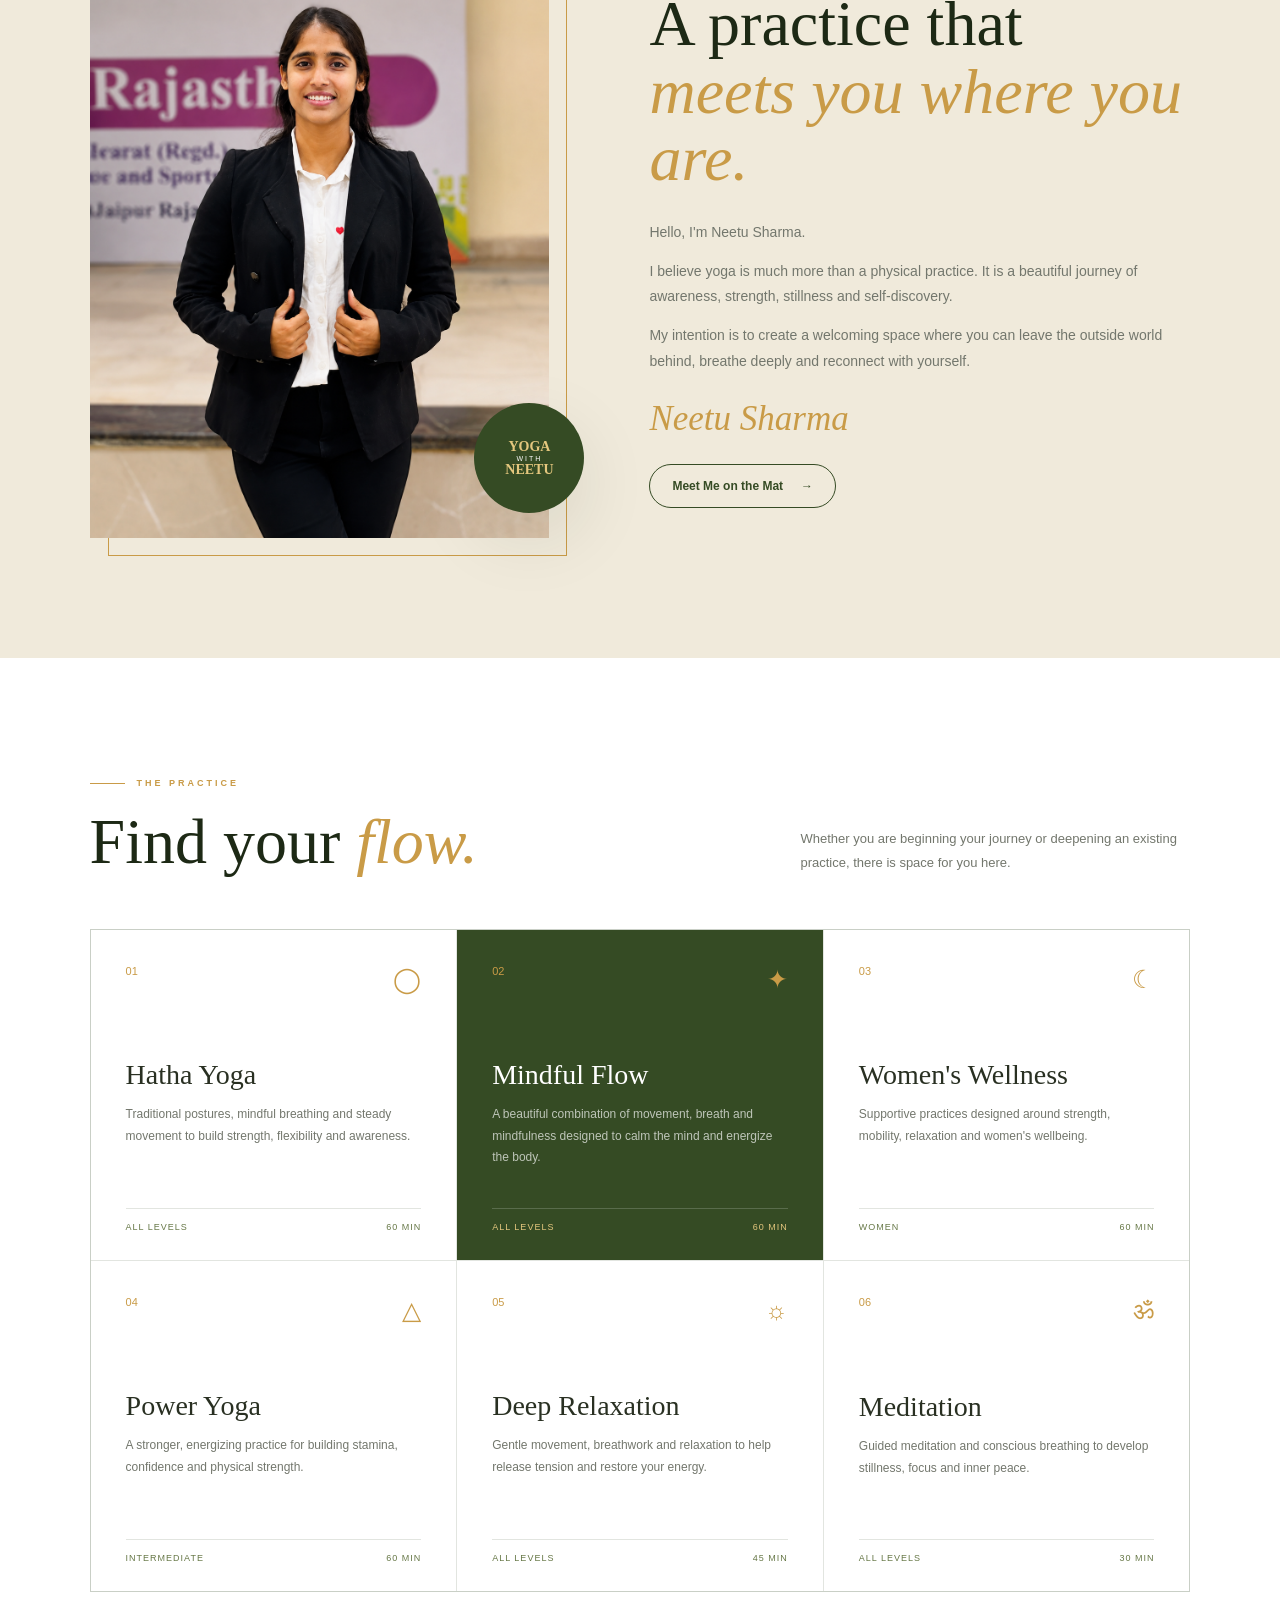
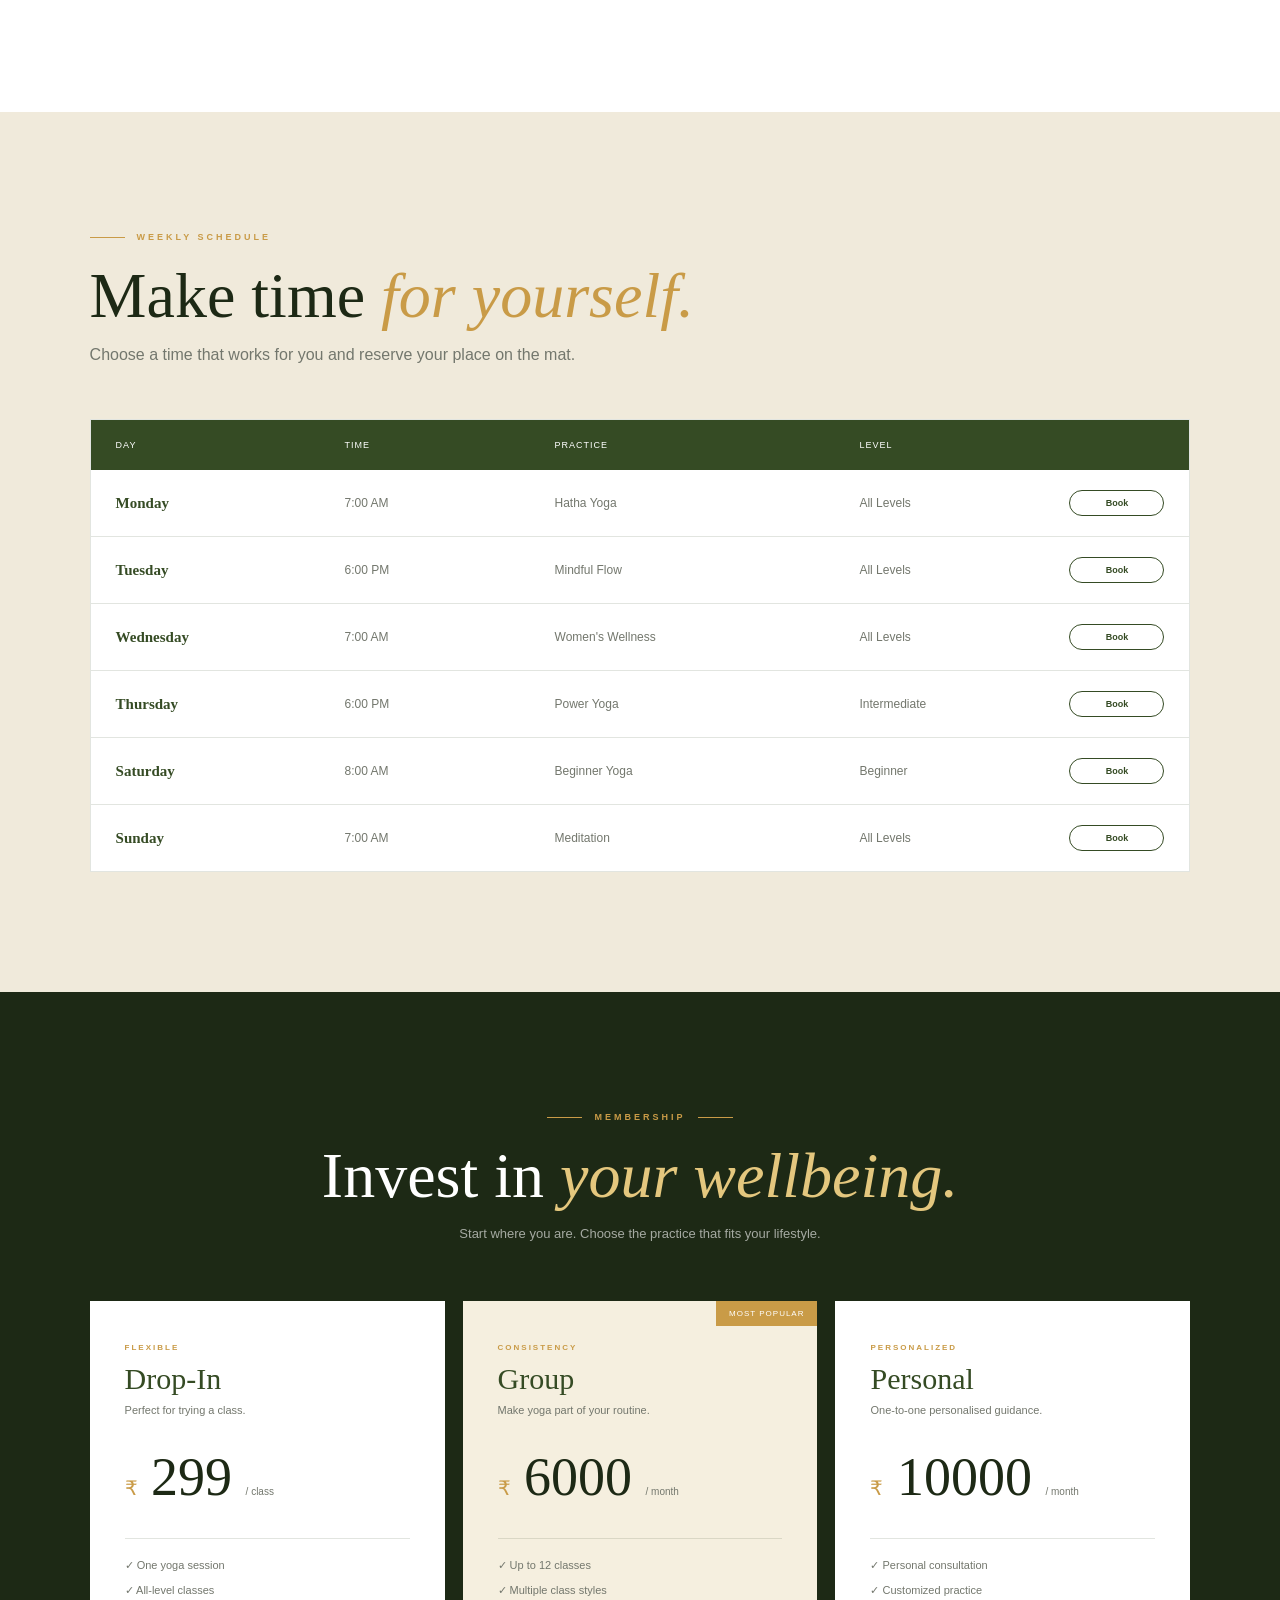
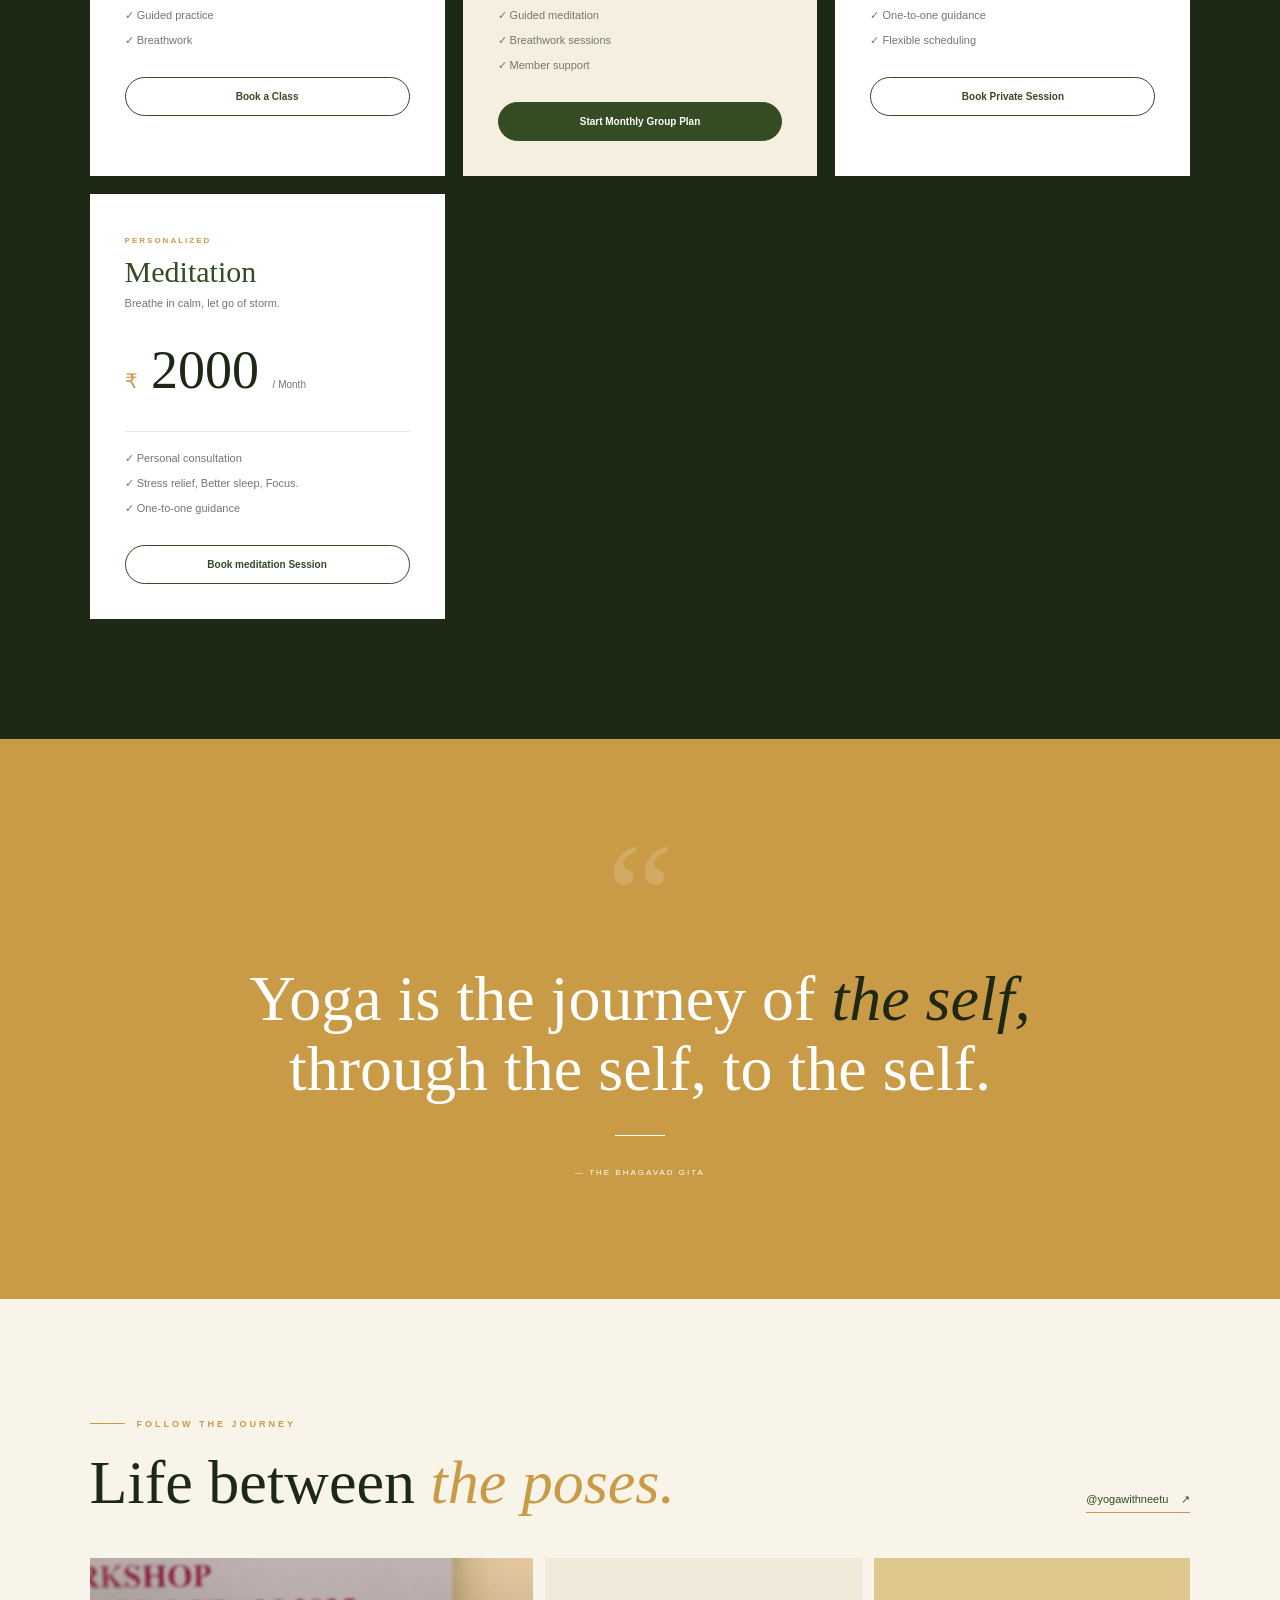
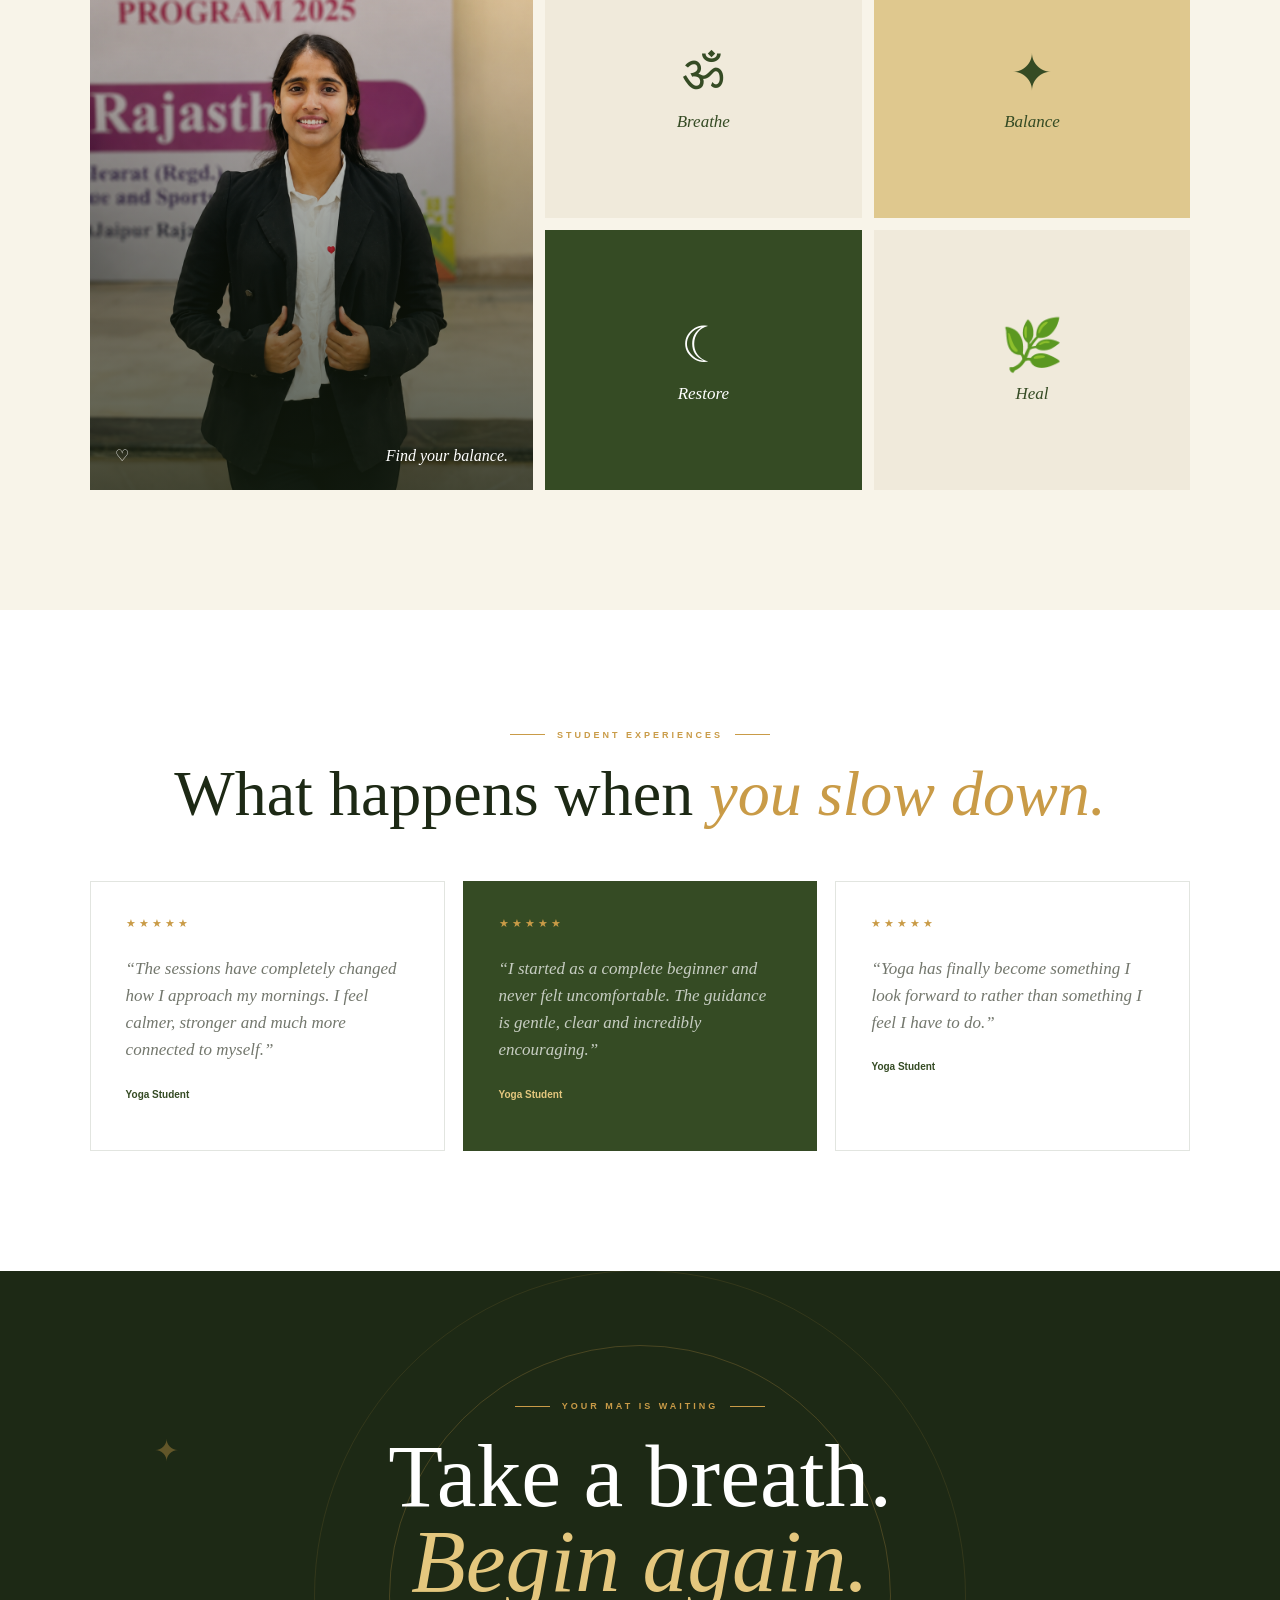
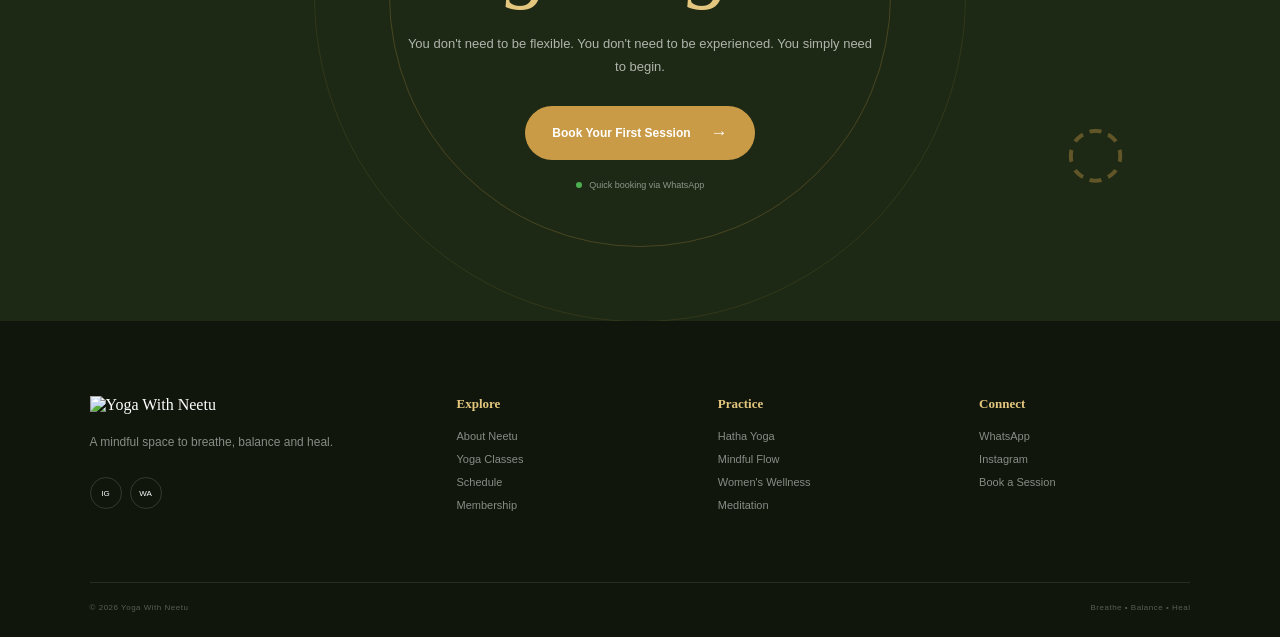
==== commit 82f726e3: "Update index.html" ====
--- a/index.html
+++ b/index.html
@@ -26,6 +26,8 @@
     
     <link rel="stylesheet" href="style.css">
 
+    <link rel="icon" href="./logoo.png" type="./png">
+
 </head>
 
 
@@ -63,7 +65,7 @@
     >
 
         <img
-            src="./logo.png"
+            src="./logoo.png"
             alt="Yoga With Neetu Logo"
         >
 
@@ -1544,7 +1546,7 @@
         <div class="footer-brand">
 
             <img
-                src="./logo.png"
+                src="./logoo.png"
                 alt="Yoga With Neetu"
             >
 
--- a/style.css
+++ b/style.css
@@ -3528,4 +3528,676 @@
 
     }
 
-}+}
+
+
+
+
+/* =====================================================
+   INNER PAGES
+   ABOUT + CLASSES
+===================================================== */
+
+.inner-page {
+    margin: 0;
+    padding: 0;
+    background: #f5f1e8;
+    color: #25251f;
+    font-family: inherit;
+}
+
+
+/* NAVBAR */
+
+.inner-navbar {
+    width: 100%;
+    min-height: 82px;
+    padding: 15px 6%;
+    display: flex;
+    align-items: center;
+    justify-content: space-between;
+    background: #f5f1e8;
+    border-bottom: 1px solid rgba(60, 55, 40, 0.12);
+    box-sizing: border-box;
+}
+
+.inner-brand {
+    display: flex;
+    align-items: center;
+    gap: 12px;
+    text-decoration: none;
+    color: inherit;
+}
+
+.inner-brand img {
+    width: 52px;
+    height: 52px;
+    object-fit: contain;
+}
+
+.inner-brand div {
+    display: flex;
+    flex-direction: column;
+}
+
+.inner-brand strong {
+    font-size: 15px;
+    letter-spacing: 2px;
+}
+
+.inner-brand span {
+    font-size: 10px;
+    letter-spacing: 1.5px;
+    margin-top: 4px;
+    opacity: 0.65;
+}
+
+.inner-navbar nav {
+    display: flex;
+    align-items: center;
+    gap: 28px;
+}
+
+.inner-navbar nav a {
+    text-decoration: none;
+    color: #25251f;
+    font-size: 13px;
+    letter-spacing: 0.5px;
+    position: relative;
+    transition: 0.3s ease;
+}
+
+.inner-navbar nav a:hover,
+.inner-navbar nav a.active {
+    color: #a68142;
+}
+
+.inner-navbar nav a.active::after {
+    content: "";
+    position: absolute;
+    left: 0;
+    right: 0;
+    bottom: -8px;
+    height: 1px;
+    background: #a68142;
+}
+
+
+/* INNER HERO */
+
+.inner-hero {
+    min-height: 470px;
+    padding: 80px 7%;
+    display: flex;
+    align-items: center;
+    justify-content: center;
+    text-align: center;
+    box-sizing: border-box;
+    position: relative;
+    overflow: hidden;
+    background:
+        radial-gradient(
+            circle at 50% 40%,
+            rgba(184, 151, 91, 0.16),
+            transparent 40%
+        ),
+        #292a23;
+    color: #f8f4e9;
+}
+
+.inner-hero::before {
+    content: "";
+    width: 330px;
+    height: 330px;
+    border: 1px solid rgba(215, 187, 125, 0.25);
+    border-radius: 50%;
+    position: absolute;
+}
+
+.inner-hero::after {
+    content: "";
+    width: 500px;
+    height: 500px;
+    border: 1px solid rgba(215, 187, 125, 0.1);
+    border-radius: 50%;
+    position: absolute;
+}
+
+.inner-hero-content {
+    max-width: 800px;
+    position: relative;
+    z-index: 2;
+}
+
+.inner-eyebrow {
+    display: block;
+    font-size: 11px;
+    letter-spacing: 4px;
+    color: #d4b77a;
+    margin-bottom: 25px;
+}
+
+.inner-hero h1 {
+    font-size: clamp(45px, 7vw, 82px);
+    line-height: 1;
+    font-weight: 400;
+    margin: 0 0 25px;
+}
+
+.inner-hero h1 em {
+    font-family: Georgia, serif;
+    font-weight: 400;
+    color: #d8bc82;
+}
+
+.inner-hero p {
+    max-width: 620px;
+    margin: 0 auto 30px;
+    line-height: 1.8;
+    font-size: 16px;
+    opacity: 0.8;
+}
+
+
+/* GOLD BUTTON */
+
+.inner-gold-btn {
+    display: inline-block;
+    padding: 15px 27px;
+    background: #c19a56;
+    color: #fff;
+    text-decoration: none;
+    font-size: 12px;
+    letter-spacing: 1.5px;
+    transition: 0.3s ease;
+}
+
+.inner-gold-btn:hover {
+    background: #a98242;
+    transform: translateY(-2px);
+}
+
+
+/* PAGE HEADING */
+
+.page-heading {
+    max-width: 750px;
+    margin: 0 auto 55px;
+    text-align: center;
+}
+
+.page-heading > span,
+.benefit-heading > span,
+.about-label {
+    display: block;
+    font-size: 11px;
+    letter-spacing: 3px;
+    color: #a68142;
+    margin-bottom: 18px;
+}
+
+.page-heading h2,
+.benefit-heading h2 {
+    font-size: clamp(34px, 5vw, 55px);
+    font-weight: 400;
+    line-height: 1.1;
+    margin: 0 0 20px;
+}
+
+.page-heading h2 em,
+.benefit-heading h2 em {
+    font-family: Georgia, serif;
+    color: #a68142;
+}
+
+.page-heading p {
+    line-height: 1.8;
+    opacity: 0.7;
+}
+
+
+/* CLASSES */
+
+.classes-page-section {
+    padding: 100px 7%;
+    background: #f5f1e8;
+}
+
+.classes-page-grid {
+    max-width: 1150px;
+    margin: auto;
+    display: grid;
+    grid-template-columns: repeat(3, 1fr);
+    gap: 22px;
+}
+
+.class-page-card {
+    position: relative;
+    padding: 35px 30px;
+    min-height: 300px;
+    box-sizing: border-box;
+    background: #ebe5d8;
+    border: 1px solid rgba(80, 70, 50, 0.1);
+    transition: 0.35s ease;
+}
+
+.class-page-card:hover {
+    transform: translateY(-7px);
+    box-shadow: 0 18px 40px rgba(50, 45, 30, 0.1);
+}
+
+.featured-card {
+    background: #2b2c24;
+    color: #f8f4e9;
+}
+
+.card-number {
+    font-size: 11px;
+    letter-spacing: 2px;
+    color: #a68142;
+}
+
+.class-icon {
+    font-size: 30px;
+    margin: 35px 0 18px;
+    color: #b58b48;
+}
+
+.class-page-card h3 {
+    font-size: 24px;
+    font-weight: 400;
+    margin: 0 0 14px;
+}
+
+.class-page-card p {
+    font-size: 14px;
+    line-height: 1.75;
+    opacity: 0.72;
+}
+
+.class-info {
+    display: flex;
+    justify-content: space-between;
+    margin-top: 28px;
+    padding-top: 17px;
+    border-top: 1px solid rgba(100, 90, 65, 0.2);
+    font-size: 11px;
+    letter-spacing: 1px;
+    text-transform: uppercase;
+}
+
+
+/* BENEFITS */
+
+.class-benefits {
+    padding: 100px 7%;
+    background: #e9e2d4;
+}
+
+.benefits-grid {
+    max-width: 1100px;
+    margin: auto;
+    display: grid;
+    grid-template-columns: repeat(4, 1fr);
+    gap: 20px;
+}
+
+.benefits-grid div {
+    padding: 28px 22px;
+    border-top: 1px solid #b9975d;
+}
+
+.benefits-grid strong {
+    font-size: 12px;
+    color: #a68142;
+}
+
+.benefits-grid h3 {
+    font-size: 19px;
+    font-weight: 400;
+    margin: 20px 0 10px;
+}
+
+.benefits-grid p {
+    font-size: 13px;
+    line-height: 1.7;
+    opacity: 0.7;
+}
+
+
+/* ABOUT PAGE */
+
+.about-intro {
+    max-width: 1150px;
+    margin: auto;
+    padding: 110px 7%;
+    display: grid;
+    grid-template-columns: 0.9fr 1.1fr;
+    gap: 90px;
+    align-items: center;
+    box-sizing: border-box;
+}
+
+.about-image {
+    position: relative;
+    max-width: 420px;
+}
+
+.about-image img {
+    width: 100%;
+    display: block;
+    position: relative;
+    z-index: 2;
+}
+
+.about-image-frame {
+    position: absolute;
+    width: 100%;
+    height: 100%;
+    top: 22px;
+    left: 22px;
+    border: 1px solid #b9975d;
+    z-index: 1;
+}
+
+.about-content h2 {
+    font-size: clamp(36px, 5vw, 58px);
+    line-height: 1.05;
+    font-weight: 400;
+    margin: 0 0 30px;
+}
+
+.about-content h2 em {
+    font-family: Georgia, serif;
+    color: #a68142;
+}
+
+.about-content p {
+    line-height: 1.9;
+    font-size: 15px;
+    opacity: 0.72;
+    margin-bottom: 18px;
+}
+
+.about-signature {
+    margin-top: 30px;
+    font-family: Georgia, serif;
+    font-style: italic;
+    font-size: 26px;
+    color: #a68142;
+}
+
+
+/* APPROACH */
+
+.about-philosophy {
+    padding: 100px 7%;
+    background: #2b2c24;
+    color: #f8f4e9;
+}
+
+.approach-grid {
+    max-width: 1100px;
+    margin: auto;
+    display: grid;
+    grid-template-columns: repeat(4, 1fr);
+    gap: 20px;
+}
+
+.approach-card {
+    padding: 30px 24px;
+    border: 1px solid rgba(216, 188, 130, 0.25);
+}
+
+.approach-card span {
+    color: #d0ad6e;
+    font-size: 12px;
+    letter-spacing: 2px;
+}
+
+.approach-card h3 {
+    font-size: 25px;
+    font-weight: 400;
+    margin: 35px 0 15px;
+}
+
+.approach-card p {
+    line-height: 1.7;
+    font-size: 13px;
+    opacity: 0.65;
+}
+
+
+/* ABOUT BENEFITS */
+
+.about-benefits {
+    padding: 100px 7%;
+    display: grid;
+    grid-template-columns: 0.8fr 1.2fr;
+    gap: 80px;
+    align-items: start;
+    background: #f5f1e8;
+}
+
+.benefit-heading h2 {
+    font-size: clamp(35px, 5vw, 55px);
+    font-weight: 400;
+    line-height: 1.1;
+}
+
+.about-benefit-list {
+    display: grid;
+    grid-template-columns: repeat(2, 1fr);
+    gap: 15px;
+}
+
+.about-benefit-list div {
+    display: flex;
+    align-items: center;
+    gap: 15px;
+    padding: 22px;
+    background: #ebe5d8;
+}
+
+.about-benefit-list strong {
+    color: #b18a4c;
+}
+
+.about-benefit-list span {
+    font-size: 14px;
+}
+
+
+/* CTA */
+
+.inner-cta {
+    padding: 110px 7%;
+    text-align: center;
+    background: #e5ddcd;
+}
+
+.inner-cta > span {
+    display: block;
+    color: #a68142;
+    font-size: 11px;
+    letter-spacing: 4px;
+    margin-bottom: 20px;
+}
+
+.inner-cta h2 {
+    font-size: clamp(38px, 6vw, 65px);
+    font-weight: 400;
+    line-height: 1.05;
+    margin: 0 auto 20px;
+}
+
+.inner-cta h2 em {
+    font-family: Georgia, serif;
+    color: #a68142;
+}
+
+.inner-cta p {
+    opacity: 0.7;
+    margin-bottom: 30px;
+}
+
+
+/* FOOTER */
+
+.inner-footer {
+    padding: 50px 7%;
+    text-align: center;
+    background: #292a23;
+    color: #f5f1e8;
+}
+
+.inner-footer h3 {
+    letter-spacing: 3px;
+    font-size: 15px;
+    font-weight: 400;
+}
+
+.inner-footer p {
+    color: #c6a968;
+    font-size: 11px;
+    letter-spacing: 2px;
+}
+
+.inner-footer div {
+    margin: 25px 0;
+    display: flex;
+    justify-content: center;
+    gap: 25px;
+    flex-wrap: wrap;
+}
+
+.inner-footer a {
+    color: #f5f1e8;
+    text-decoration: none;
+    font-size: 12px;
+    opacity: 0.7;
+}
+
+.inner-footer a:hover {
+    color: #d1ad69;
+}
+
+.inner-footer small {
+    opacity: 0.45;
+    font-size: 10px;
+}
+
+
+/* =====================================================
+   MOBILE
+===================================================== */
+
+@media (max-width: 900px) {
+
+    .inner-navbar {
+        padding: 14px 5%;
+    }
+
+    .inner-navbar nav {
+        gap: 14px;
+    }
+
+    .inner-navbar nav a {
+        font-size: 11px;
+    }
+
+    .classes-page-grid {
+        grid-template-columns: repeat(2, 1fr);
+    }
+
+    .benefits-grid {
+        grid-template-columns: repeat(2, 1fr);
+    }
+
+    .approach-grid {
+        grid-template-columns: repeat(2, 1fr);
+    }
+
+    .about-intro {
+        gap: 55px;
+    }
+
+}
+
+
+@media (max-width: 650px) {
+
+    .inner-navbar {
+        flex-direction: column;
+        gap: 18px;
+        padding: 18px 5%;
+    }
+
+    .inner-navbar nav {
+        width: 100%;
+        justify-content: center;
+        flex-wrap: wrap;
+        gap: 13px 17px;
+    }
+
+    .inner-navbar nav a {
+        font-size: 11px;
+    }
+
+    .inner-hero {
+        min-height: 430px;
+        padding: 70px 6%;
+    }
+
+    .inner-hero h1 {
+        font-size: 45px;
+    }
+
+    .inner-hero p {
+        font-size: 14px;
+    }
+
+    .classes-page-section,
+    .class-benefits,
+    .about-philosophy,
+    .about-benefits {
+        padding: 75px 6%;
+    }
+
+    .classes-page-grid {
+        grid-template-columns: 1fr;
+    }
+
+    .benefits-grid {
+        grid-template-columns: 1fr;
+    }
+
+    .about-intro {
+        padding: 75px 6%;
+        grid-template-columns: 1fr;
+        gap: 55px;
+    }
+
+    .about-image {
+        width: 88%;
+        margin: auto;
+    }
+
+    .approach-grid {
+        grid-template-columns: 1fr;
+    }
+
+    .about-benefits {
+        grid-template-columns: 1fr;
+        gap: 45px;
+    }
+
+    .about-benefit-list {
+        grid-template-columns: 1fr;
+    }
+
+    .inner-cta {
+        padding: 80px 6%;
+    }
+
+}
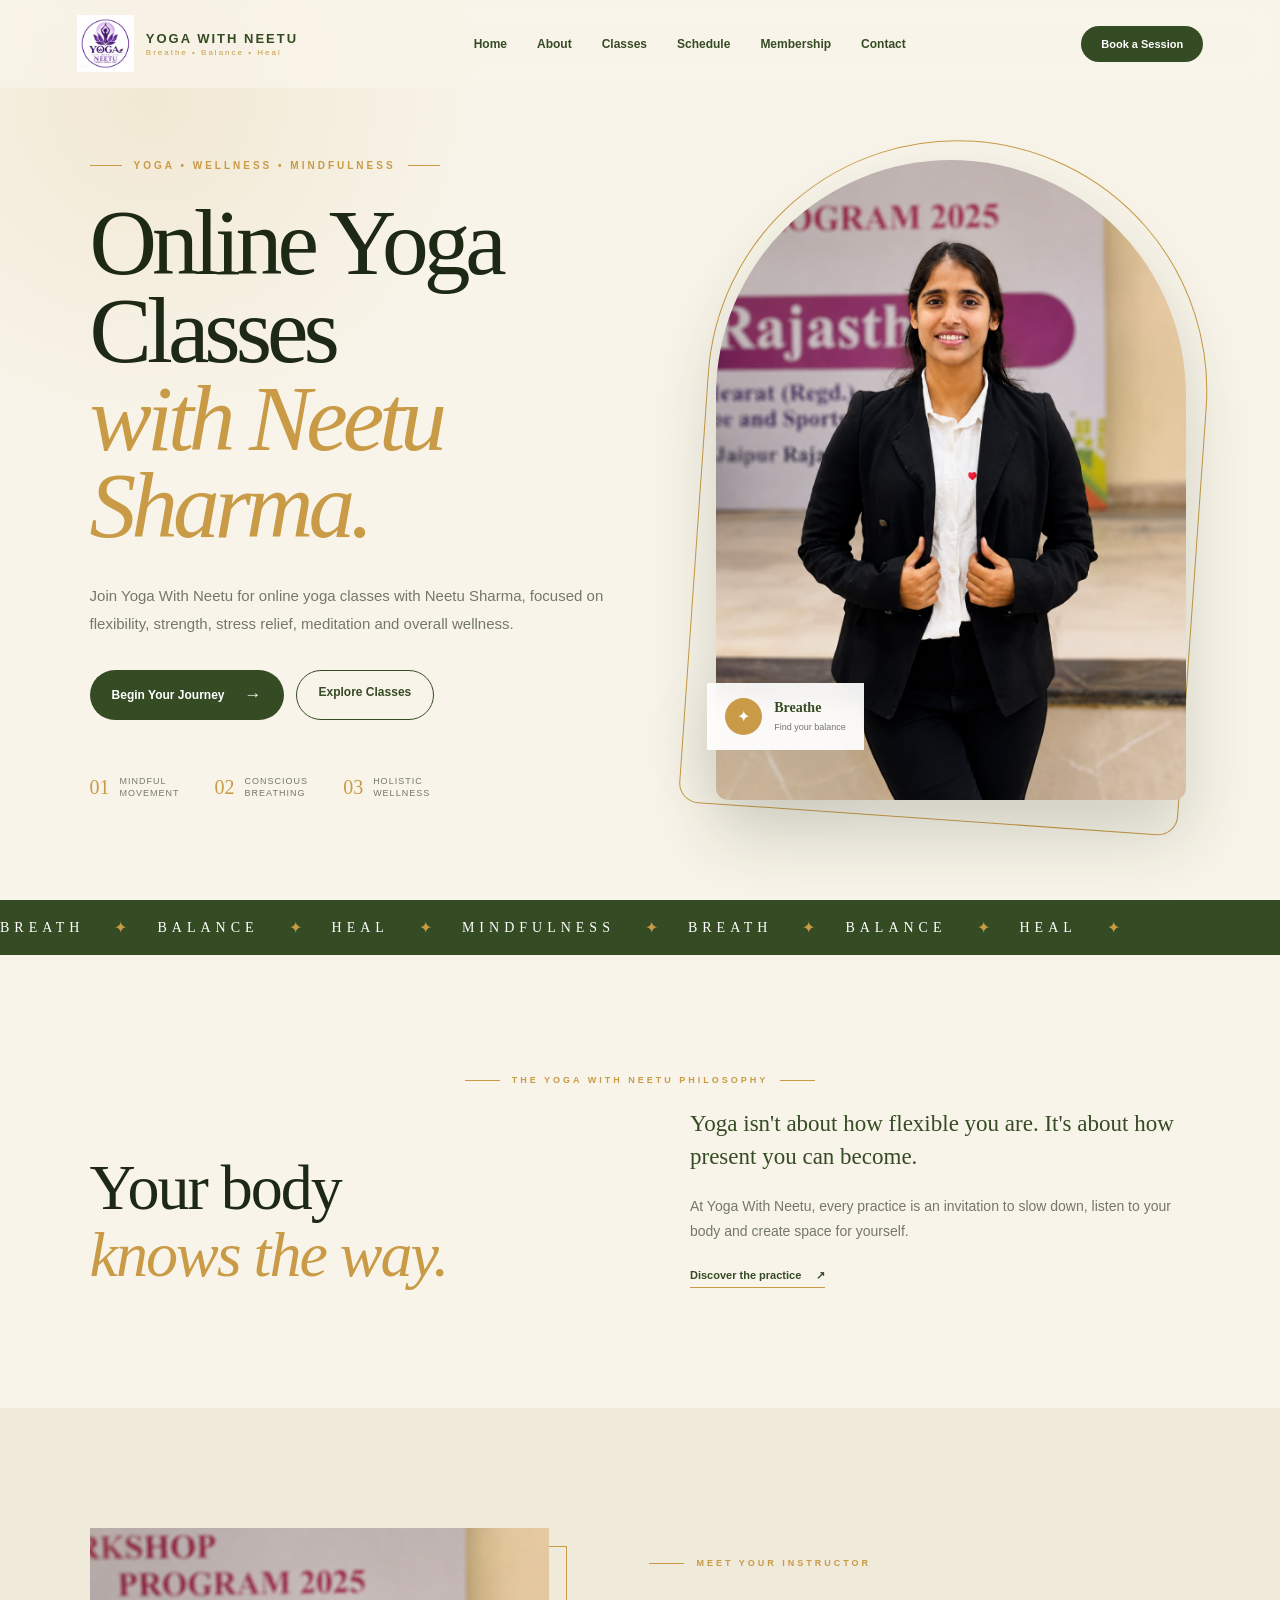
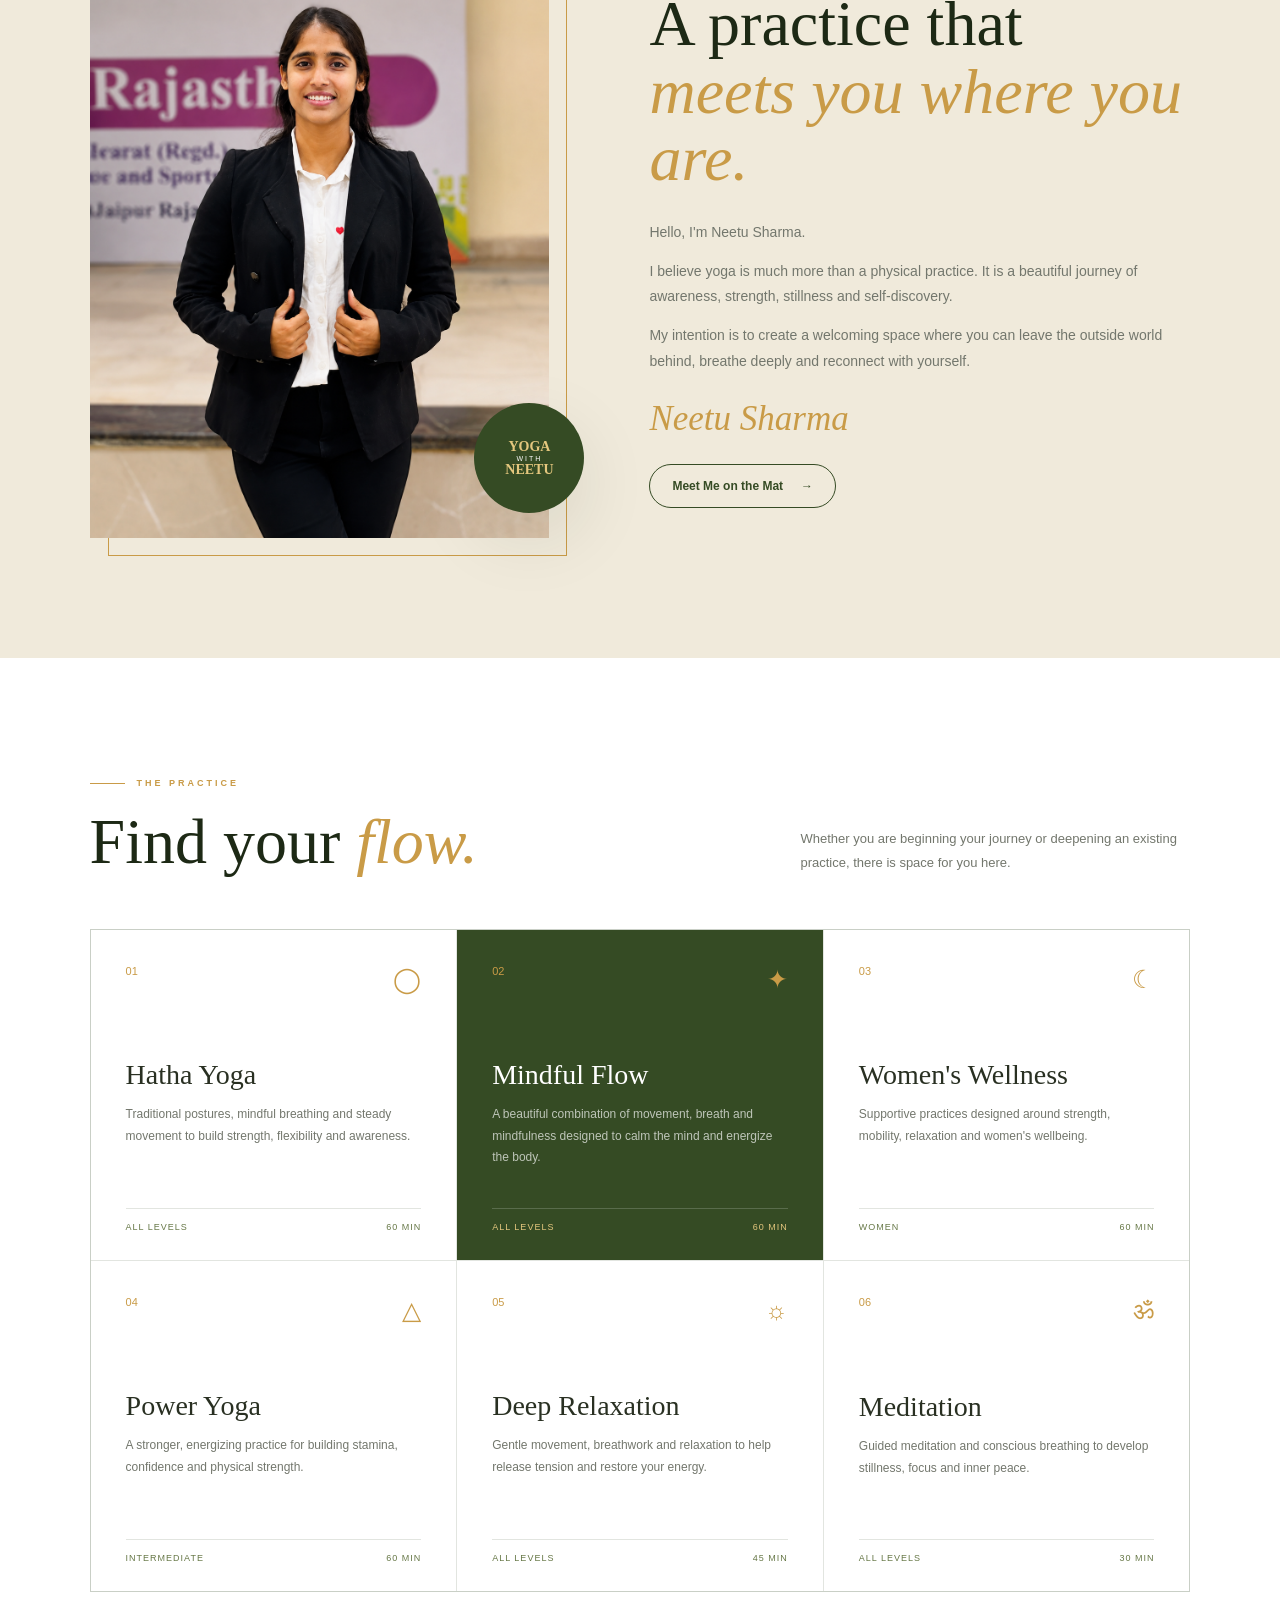
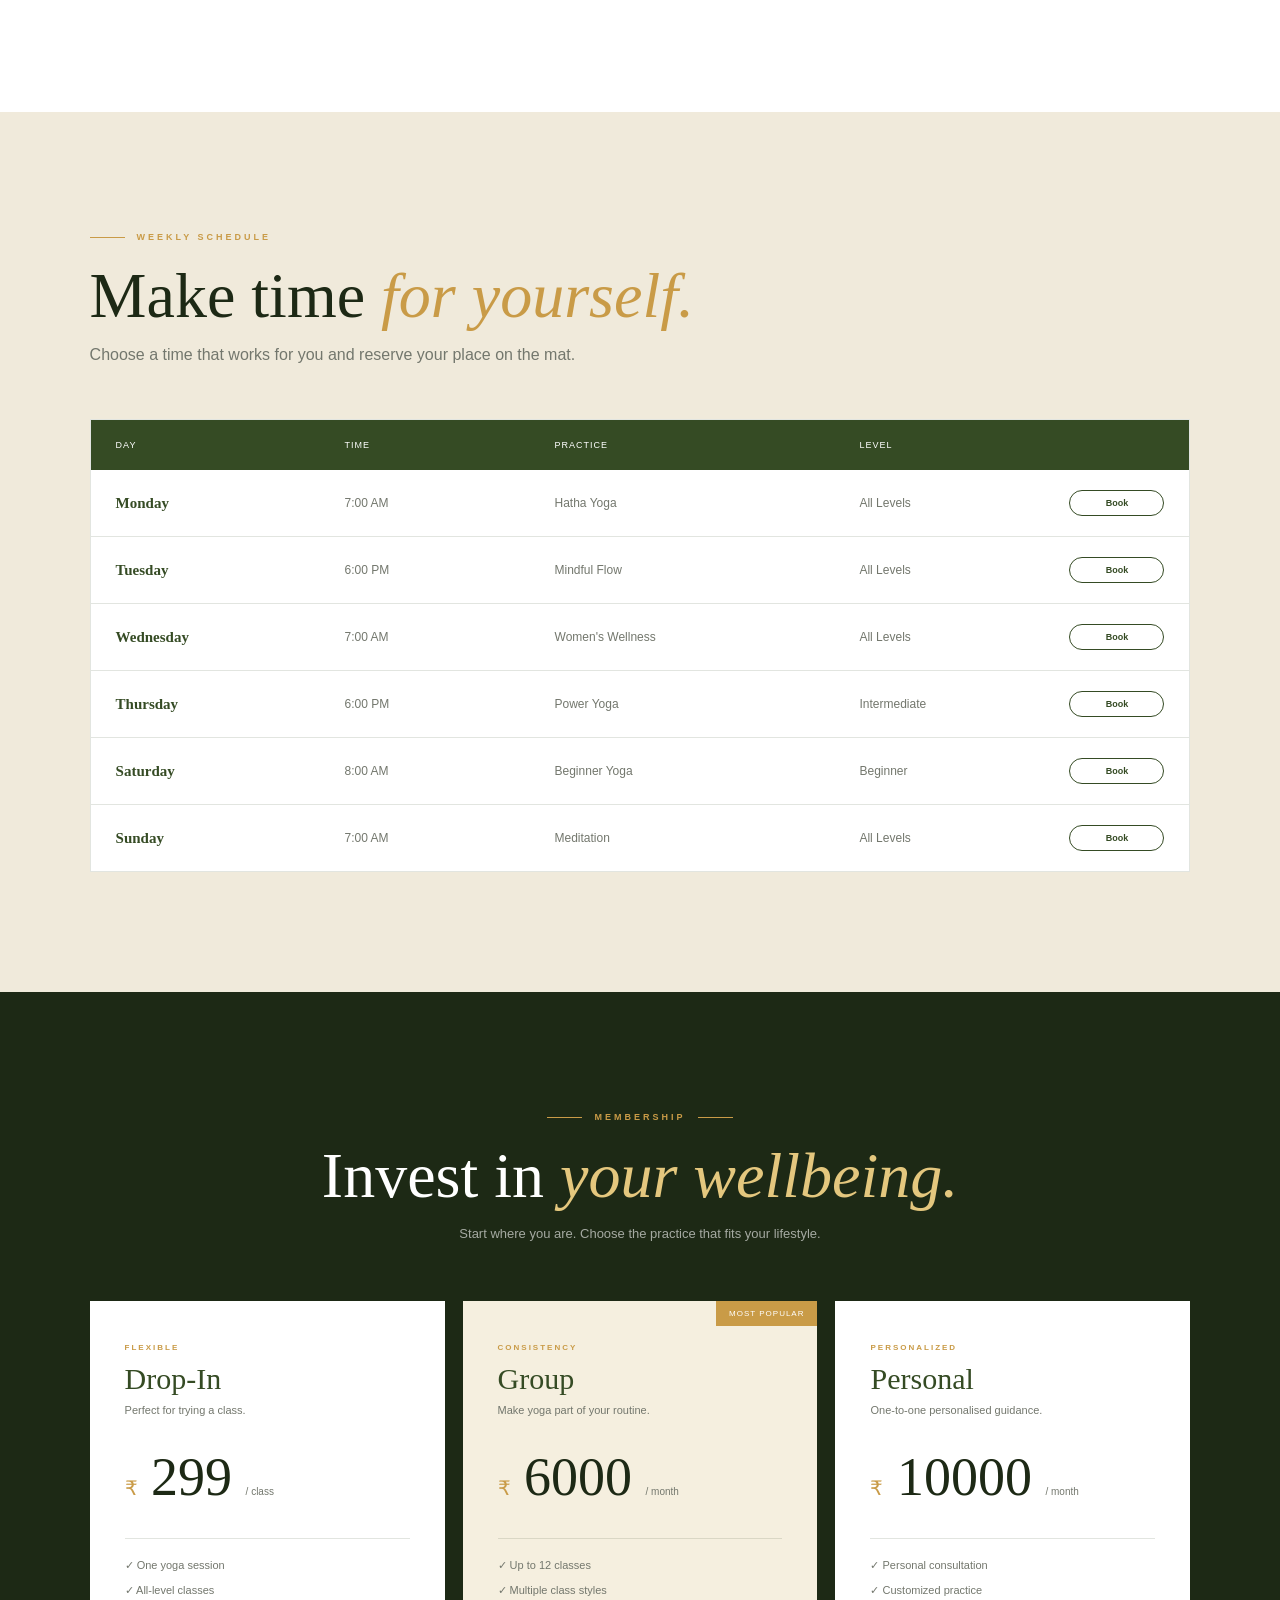
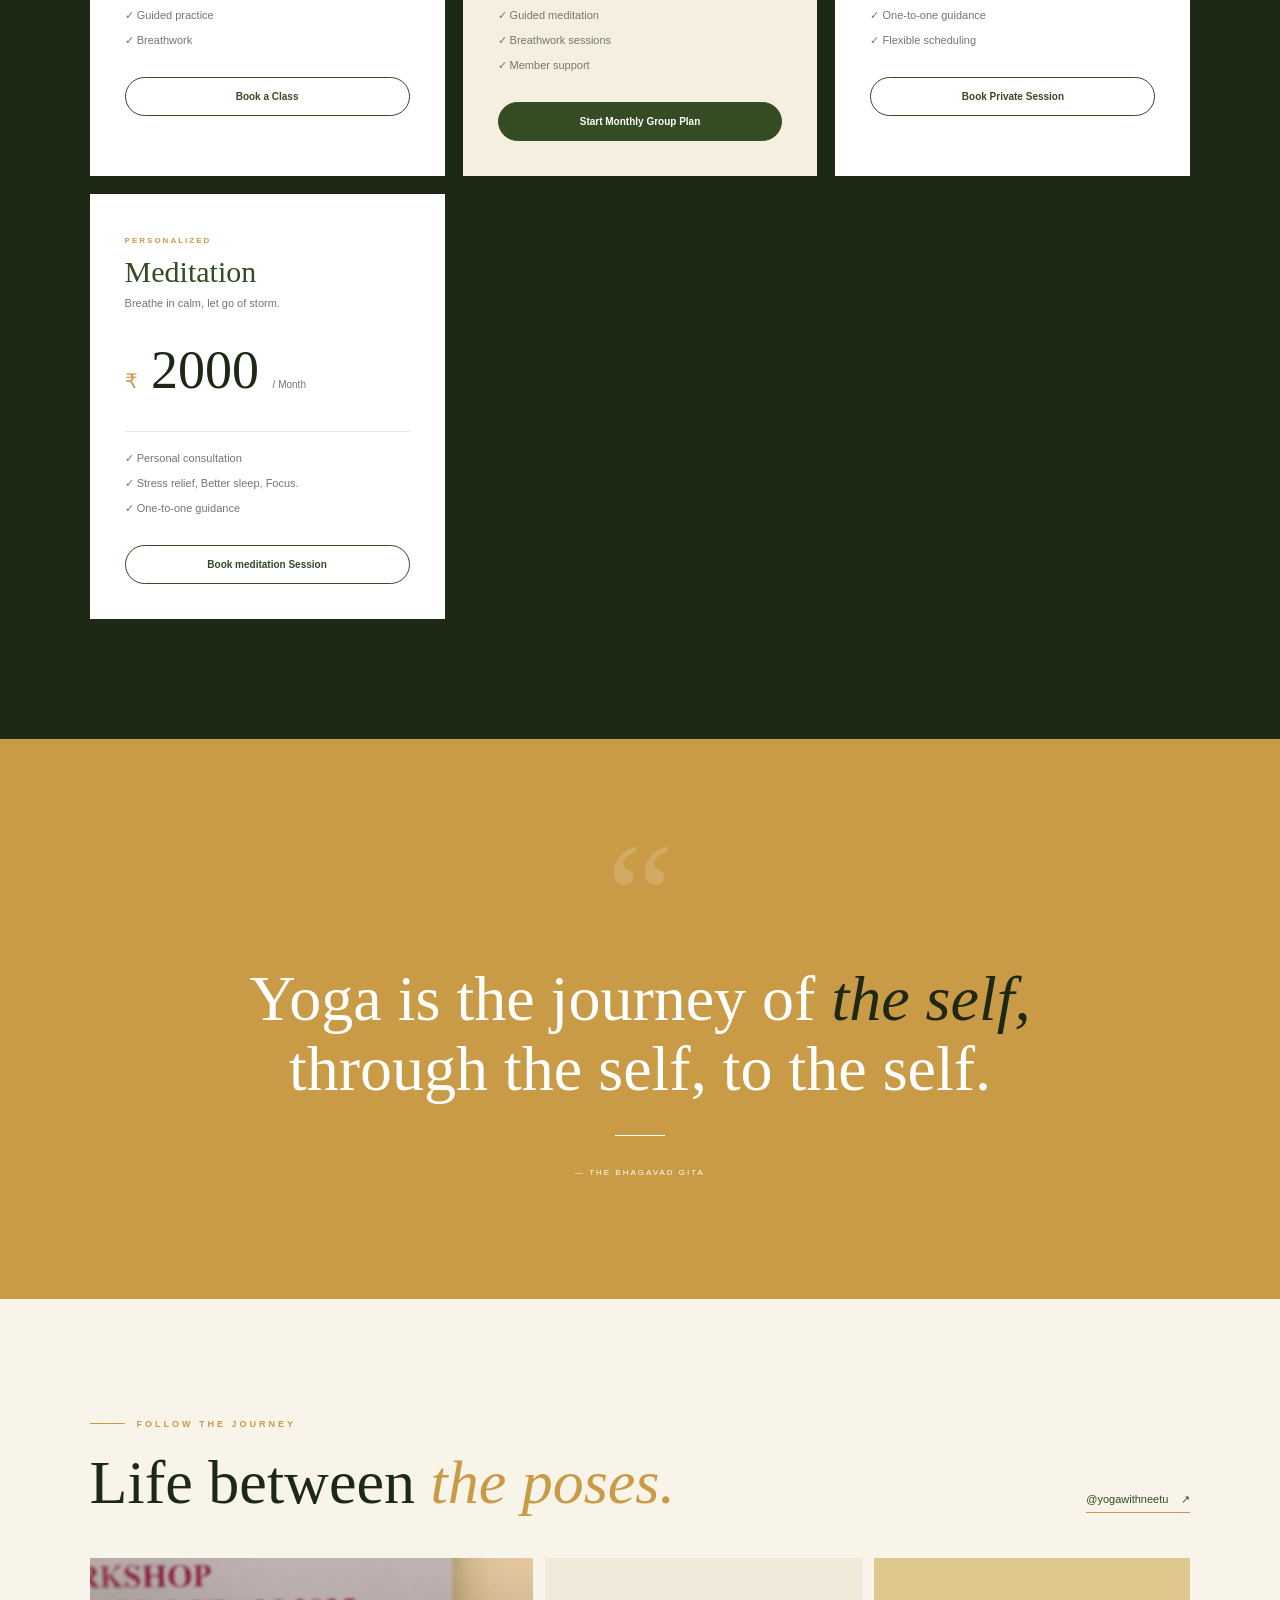
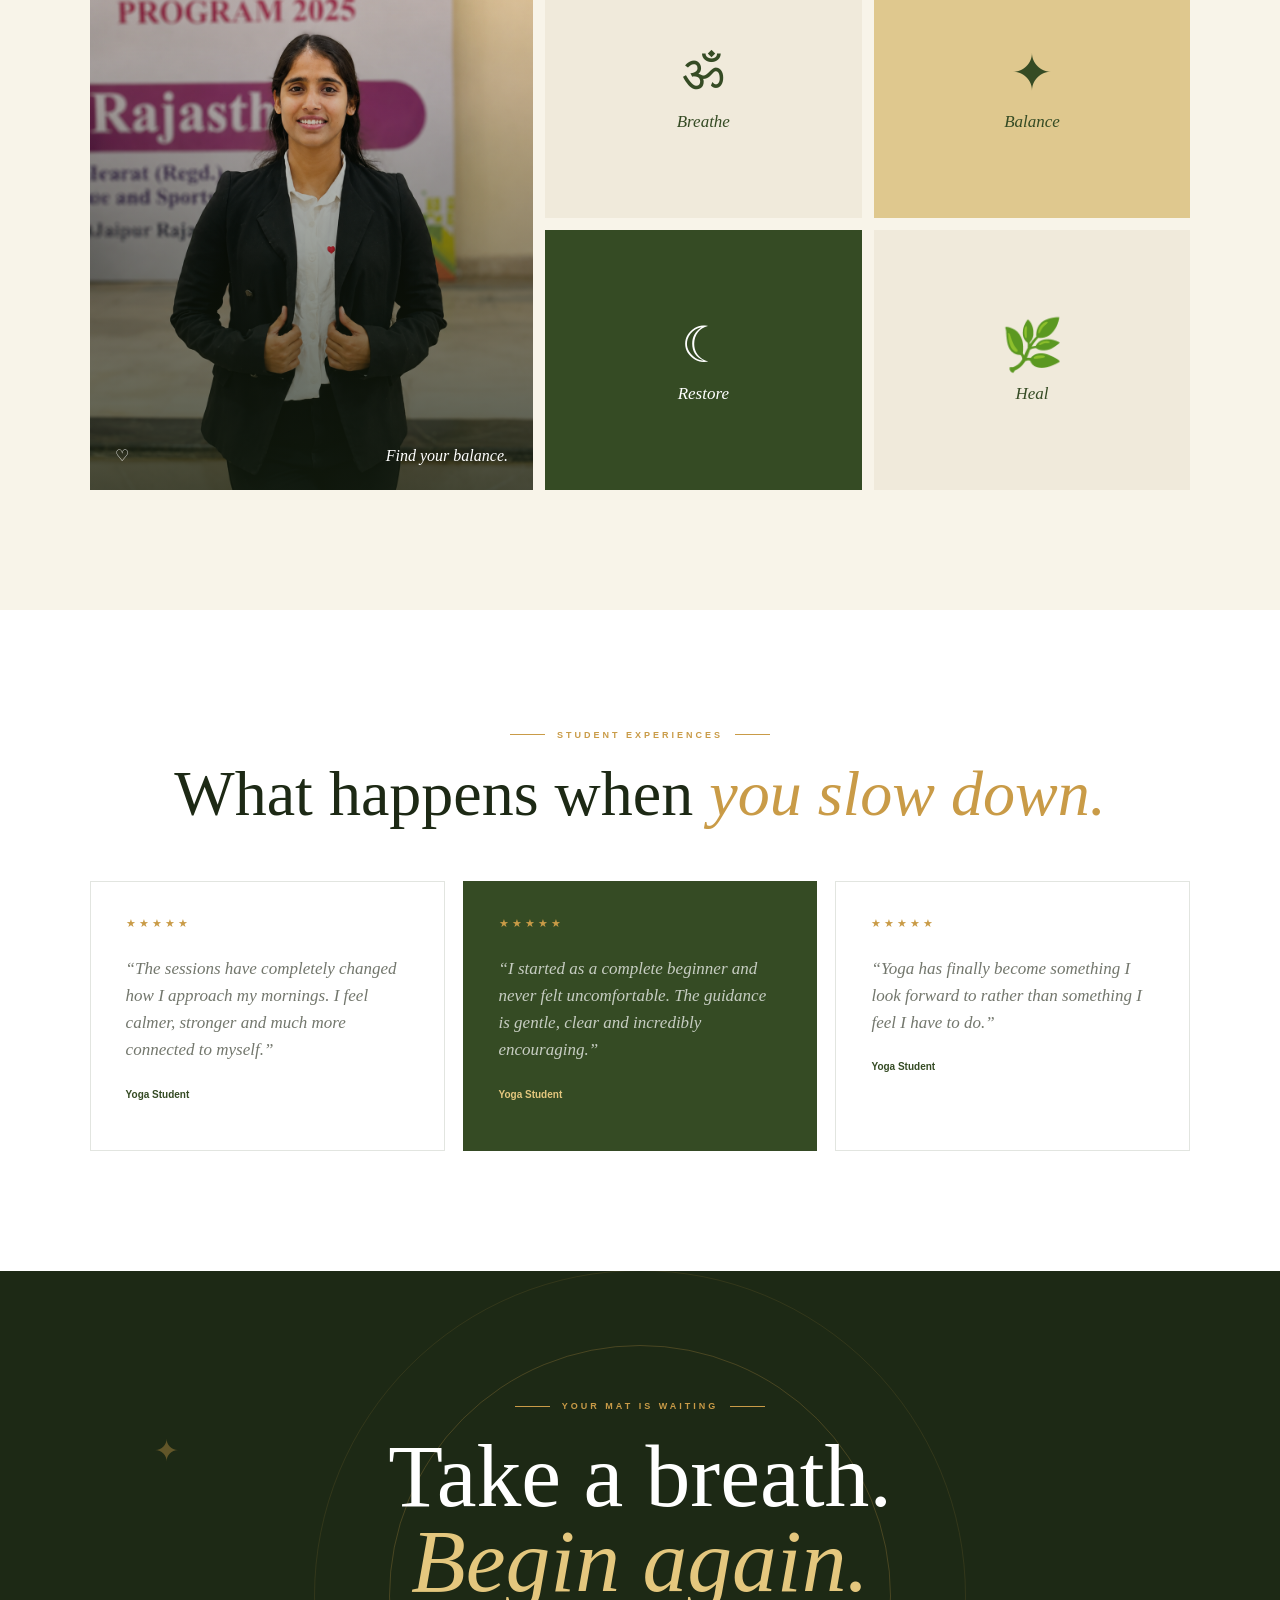
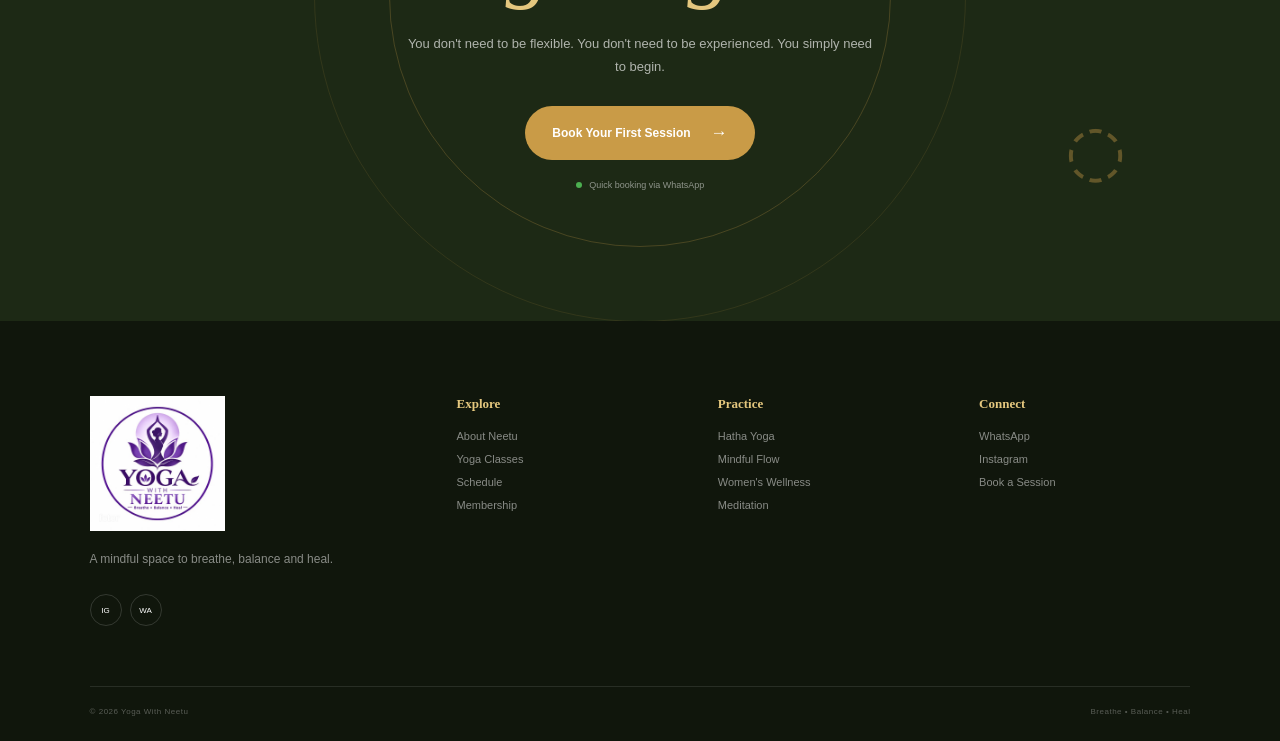
==== commit 78b629c2: "Update index.html" ====
--- a/index.html
+++ b/index.html
@@ -26,7 +26,7 @@
     
     <link rel="stylesheet" href="style.css">
 
-    <link rel="icon" href="./logoo.png" type="./png">
+    <link rel="icon" type="image/png" href="./logoo.png">
 
 </head>
 
